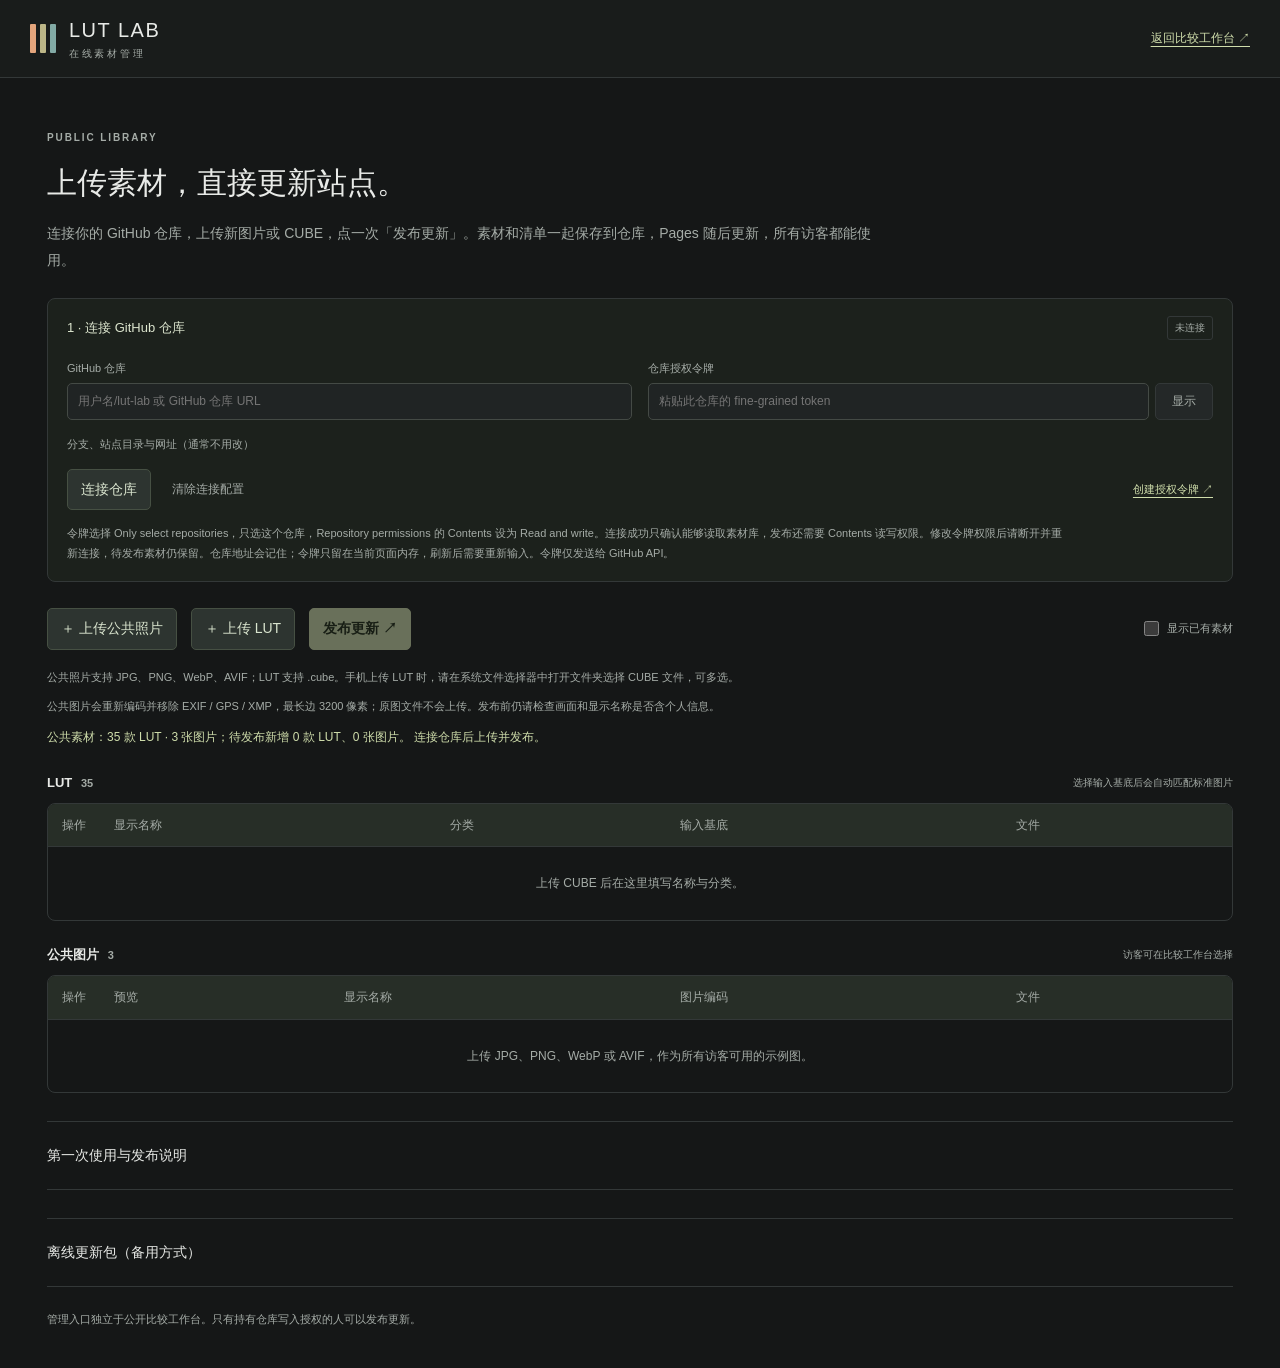
==== manage.html @ 40fbb63d "细化管理页发布错误，区分权限不足、限流与分支规则" ====
<!doctype html><html lang="zh-CN"><head><meta charset="utf-8"><meta name="viewport" content="width=device-width,initial-scale=1"><title>LUT LAB · 在线素材管理</title><meta name="robots" content="noindex"><meta name="referrer" content="no-referrer"><link rel="icon" href="assets/favicon.svg"><link rel="stylesheet" href="styles.css"><link rel="stylesheet" href="manage.css?v=token-input-1"><script defer src="assets/catalog.js"></script><script defer src="js/lut-core.js"></script><script defer src="js/library-tools.js"></script><script defer src="js/github-publisher.js?v=publish-errors-1"></script><script defer src="js/image-privacy.js"></script><script defer src="js/manage.js?v=publish-errors-1"></script></head><body>
<header class="topbar"><a class="brand" href="./"><span class="brand-mark" aria-hidden="true"><i></i><i></i><i></i></span><span>LUT <b>LAB</b><small>在线素材管理</small></span></a><a class="back-link" href="./">返回比较工作台 ↗</a></header>
<main class="manage-main"><span class="eyebrow">PUBLIC LIBRARY</span><h1>上传素材，直接更新站点。</h1><p class="manage-intro">连接你的 GitHub 仓库，上传新图片或 CUBE，点一次「发布更新」。素材和清单一起保存到仓库，Pages 随后更新，所有访客都能使用。</p>
<details id="connectionPanel" class="connection-panel" open><summary><span id="connectionTitle">1 · 连接 GitHub 仓库</span><span id="connectionBadge" class="tag">未连接</span></summary><form id="connectForm"><div class="connect-fields"><label>GitHub 仓库<input id="repoAddress" type="text" placeholder="用户名/lut-lab 或 GitHub 仓库 URL" autocomplete="off" required></label><div class="token-field"><label for="repoToken">仓库授权令牌</label><div class="token-entry"><input id="repoToken" class="token-input" type="password" placeholder="粘贴此仓库的 fine-grained token" autocomplete="off" autocapitalize="off" autocorrect="off" inputmode="text" spellcheck="false" aria-describedby="tokenHelp" required><button id="toggleTokenVisibility" class="token-visibility" type="button" aria-controls="repoToken" aria-pressed="false" aria-label="显示授权令牌">显示</button></div></div></div><details class="advanced-connection"><summary>分支、站点目录与网址（通常不用改）</summary><div class="advanced-fields"><label>Pages 发布分支<input id="repoBranch" type="text" placeholder="留空使用仓库默认分支"></label><label>站点在仓库里的目录<input id="repoRoot" type="text" placeholder="根目录留空；也可以填 docs"></label><label>公开网站地址<input id="siteAddress" type="url" placeholder="留空推断 GitHub Pages 网址"></label></div></details><div class="connect-buttons"><button id="connectButton" class="secondary" type="submit">连接仓库</button><button id="disconnectButton" class="quiet" type="button" hidden>断开连接</button><button id="forgetConnection" class="quiet" type="button">清除连接配置</button><a href="https://github.com/settings/personal-access-tokens/new" target="_blank" rel="noopener noreferrer">创建授权令牌 ↗</a></div><p id="tokenHelp" class="token-help">令牌选择 Only select repositories，只选这个仓库，Repository permissions 的 Contents 设为 Read and write。连接成功只确认能够读取素材库，发布还需要 Contents 读写权限。修改令牌权限后请断开并重新连接，待发布素材仍保留。仓库地址会记住；令牌只留在当前页面内存，刷新后需要重新输入。令牌仅发送给 GitHub API。</p></form></details>
<div class="manage-actions"><button id="chooseImages" class="secondary" type="button">＋ 上传公共照片</button><button id="chooseLuts" class="secondary" type="button">＋ 上传 LUT</button><button id="publishUpdate" class="primary" disabled>发布更新 ↗</button><label class="show-existing"><input id="showAllAssets" type="checkbox"> 显示已有素材</label><input id="imageFiles" type="file" accept=".jpg,.jpeg,.png,.webp,.avif" multiple hidden><input id="lutFiles" type="file" multiple hidden></div>
<p class="image-privacy-note">公共照片支持 JPG、PNG、WebP、AVIF；LUT 支持 .cube。手机上传 LUT 时，请在系统文件选择器中打开文件夹选择 CUBE 文件，可多选。</p>
<p class="image-privacy-note">公共图片会重新编码并移除 EXIF / GPS / XMP，最长边 3200 像素；原图文件不会上传。发布前仍请检查画面和显示名称是否含个人信息。</p><p id="managerStatus" class="manage-status" role="status">正在读取素材库…</p><div id="publishResult" class="publish-result" hidden></div>
<div class="asset-heading"><h2>LUT <span id="lutCount" class="counter"></span></h2><span class="muted small">选择输入基底后会自动匹配标准图片</span></div><div class="manage-table"><table><thead><tr><th>操作</th><th>显示名称</th><th>分类</th><th>输入基底</th><th>文件</th></tr></thead><tbody id="libraryRows"></tbody></table></div>
<div class="asset-heading"><h2>公共图片 <span id="publicImageCount" class="counter"></span></h2><span class="muted small">访客可在比较工作台选择</span></div><div class="manage-table"><table><thead><tr><th>操作</th><th>预览</th><th>显示名称</th><th>图片编码</th><th>文件</th></tr></thead><tbody id="imageRows"></tbody></table></div>
<details class="manage-notes"><summary>第一次使用与发布说明</summary><ol><li>先将完整站点部署到 GitHub Pages，再打开网址末尾的 <code>manage.html</code>。</li><li>连接对应仓库，上传文件。名称可以直接沿用文件名；不清楚 LUT 输入时保留「未知」。</li><li>点「发布更新」会把选中素材公开保存到连接的仓库。Pages 的发布分支需与这里的分支一致，等待部署完成即可。</li></ol><p>连接时读取最新清单，发布时合并其他人的新增内容。相同条目冲突时会停止并保留待发布文件，避免覆盖他人的修改。点「删除」先标记，发布前可撤销；发布后条目及对应图片、缩略图或 CUBE 会从当前分支删除。Git 的历史提交仍可能保留旧文件，误传敏感内容时还需清理历史。</p><p>这是 GitHub Pages 的纯静态在线管理方案。无需额外服务器，但每次重新打开管理页都要授权。关闭页面或断开连接即清除当前令牌。</p></details>
<details class="manage-notes"><summary>离线更新包（备用方式）</summary><p>不连接 GitHub 也可以整理图片和 LUT，下载完整清单及新文件，手动合并到站点目录后提交。</p><button id="downloadUpdate" class="secondary">下载仓库更新包</button></details>
<p class="manage-footer">管理入口独立于公开比较工作台。只有持有仓库写入授权的人可以发布更新。</p></main></body></html>
---- styles.css ----
@charset "UTF-8";
:root{color-scheme:dark;--bg:#151717;--panel:#1c1f1f;--elevated:#242828;--line:#333838;--text:#e8eae7;--muted:#a5aca7;--accent:#cfddab;--amber:#e6b884;--radius:8px;font-family:"Segoe UI","PingFang SC","Microsoft YaHei",sans-serif;font-size:14px;line-height:1.55}
*{box-sizing:border-box}body{margin:0;background:var(--bg);color:var(--text)}button,input,select{font:inherit}button,select,input[type=checkbox],input[type=range]{cursor:pointer}button{color:inherit;border:1px solid var(--line);background:var(--elevated);border-radius:5px;padding:9px 13px;white-space:nowrap;transition:background 120ms,color 120ms,transform 120ms}button:active{transform:scale(.98)}button:disabled{opacity:.45;cursor:wait}button:focus-visible,a:focus-visible,summary:focus-visible,input:focus-visible,select:focus-visible{outline:2px solid var(--accent);outline-offset:3px}input[type=checkbox],input[type=range]{accent-color:var(--accent)}input[type=checkbox]{width:15px;height:15px;margin:0;vertical-align:middle}input,select{background:#202424;color:var(--text);border:1px solid #444a45;border-radius:5px;min-width:0;padding:8px 10px}select{max-width:100%;padding-right:22px}input[type=range]{padding:0;border:0;min-height:20px;background:transparent}a{color:var(--accent);text-underline-offset:4px}h1,h2,h3,p{margin:0}h2{font-size:16px;font-weight:600}h3{font-size:14px}p+p{margin-top:10px}[hidden]{display:none!important}.muted{color:var(--muted)}.small{font-size:12px}.eyebrow{font-size:10px;font-weight:600;letter-spacing:1.9px;color:var(--muted)}.primary{background:var(--accent);color:#1c2713;border-color:var(--accent);font-weight:600}.secondary{background:#2d3430;color:#d9e4ce;border-color:#465043}.quiet{background:transparent;border-color:transparent;color:var(--muted);font-size:12px;padding:8px}.icon-btn{width:34px;height:34px;padding:0;display:inline-grid;place-items:center;font-size:22px;flex-shrink:0}.wide{width:100%}.live-dot{display:inline-block;width:6px;height:6px;border-radius:50%;background:var(--accent);margin-right:6px}.skip{position:absolute;top:-100px;left:20px;background:var(--accent);color:#111;z-index:100;padding:12px}.skip:focus{top:10px}
.topbar{height:78px;padding:0 30px;display:flex;align-items:center;justify-content:space-between;gap:20px;border-bottom:1px solid var(--line);background:#191c1b}.brand{display:flex;align-items:center;gap:13px;color:var(--text);text-decoration:none;font-size:20px;letter-spacing:1.5px;line-height:1.1}.brand b{font-weight:350}.brand small{font-size:10px;display:block;letter-spacing:2.7px;margin-top:7px;color:var(--muted)}.brand-mark{display:flex;gap:4px}.brand-mark i{height:29px;width:6px;border-radius:1px;background:#e4a57c}.brand-mark i:nth-child(2){background:#bcb687}.brand-mark i:nth-child(3){background:#82aaa5}.top-meta{font-size:11px;color:var(--muted);margin-left:auto}.top-actions{display:flex;gap:10px}.app-shell{display:grid;grid-template-columns:270px minmax(0,1fr);min-height:calc(100vh - 78px)}.library{border-right:1px solid var(--line);padding:28px 18px 20px;background:#191c1b;position:sticky;top:0;height:100vh;display:flex;flex-direction:column;min-height:600px}.library-heading{display:flex;justify-content:space-between;align-items:center;margin-bottom:10px}.library-heading h2{margin-top:8px}.counter{font-size:11px;color:var(--muted);margin-left:5px;font-variant-numeric:tabular-nums}.search-box{display:flex;align-items:center;gap:8px;margin-top:19px;border:1px solid #444a45;border-radius:5px;background:#202424;padding:0 10px}.search-box span{font-size:23px;color:var(--muted)}.search-box input{width:100%;border:0;padding:9px 0;background:transparent;font-size:12px;outline-offset:0}.filters{display:flex;gap:8px;margin:10px 0 18px}.filters select{flex:1;font-size:12px}.filters .icon-btn{font-size:19px}.filters button[aria-pressed=true]{color:var(--accent);border-color:var(--accent)}.selection-line{display:flex;justify-content:space-between;align-items:center;font-size:11px;color:var(--muted);margin-bottom:8px}.selection-line label{display:flex;gap:7px;align-items:center;cursor:pointer}.lut-list{flex:1;overflow:auto;margin:0 -8px;padding:0 7px;scrollbar-width:thin;scrollbar-color:#454e45 transparent}.lut-row{display:grid;grid-template-columns:16px minmax(0,1fr) 24px;align-items:center;gap:8px;padding:10px 5px;border-bottom:1px solid #2c302e}.lut-row.is-selected{background:#293126;border-radius:4px}.lut-name{border:0;padding:0;background:transparent;text-align:left;white-space:normal;width:100%;font-size:12px;font-weight:500;line-height:1.5}.lut-sub{color:var(--muted);font-size:10px;margin-top:3px;display:block;font-weight:400}.lut-sub.warn{color:var(--amber)}.favorite{background:transparent;border:0;padding:0;color:#99a094;font-size:16px;width:24px;height:28px}.favorite.on{color:var(--accent)}.library-bottom{padding-top:16px}.mini-actions{display:flex;justify-content:space-between;margin:4px 0}.privacy{text-align:center;font-size:10px;color:var(--muted);padding-top:9px;border-top:1px solid var(--line)}.empty-list{padding:30px 4px;color:var(--muted);font-size:12px}
.workspace{padding:31px 32px 20px;max-width:1900px;width:100%;margin:auto;align-self:start}.workspace-heading{display:flex;justify-content:space-between;gap:15px;align-items:end;margin-bottom:27px}.workspace-heading h1{font-size:28px;font-weight:500;letter-spacing:1px;margin:8px 0 5px}.workspace-heading p{font-size:12px;color:var(--muted)}.recipe-actions{display:flex;gap:8px}.source-section{padding-bottom:23px}.section-line{display:flex;justify-content:space-between;align-items:center;margin-bottom:12px}.section-line h2{font-size:12px;color:#ced2ca}.section-line h2 span{margin-left:8px;font-size:11px}.image-strip{display:flex;gap:12px;overflow-x:auto;padding:3px;scrollbar-width:thin}.image-item{width:163px;flex-shrink:0;position:relative}.image-pick{display:block;width:100%;padding:0;border:1px solid var(--line);background:transparent;overflow:hidden;white-space:normal;text-align:left;border-radius:6px}.image-pick img{display:block;width:100%;height:81px;object-fit:cover;opacity:.8}.image-pick span{display:block;font-size:11px;padding:7px 9px;overflow:hidden;text-overflow:ellipsis;white-space:nowrap}.image-item.active .image-pick{border-color:var(--accent);box-shadow:0 0 0 1px var(--accent)}.image-item.active img{opacity:1}.image-item.active .image-pick span{color:var(--accent)}.remove-image{position:absolute;top:4px;right:4px;width:22px;height:22px;padding:0;border:0;border-radius:3px;background:#111d;font-size:17px}.image-add{flex-shrink:0;width:100px;border-style:dashed;background:transparent;color:var(--muted);font-size:11px;display:grid;align-content:center;justify-items:center;gap:8px}.image-add span{font-size:23px}.image-settings{display:flex;align-items:center;gap:16px;flex-wrap:wrap;margin-top:14px}.image-settings label{font-size:11px;color:var(--muted);display:flex;align-items:center;gap:8px}.image-settings select{font-size:11px;padding:5px 8px}.image-settings .quiet{margin-left:auto}.compare-toolbar{border-block:1px solid var(--line);padding:15px 0;display:flex;align-items:center;justify-content:space-between;gap:12px;flex-wrap:wrap}.toolbar-start,.toolbar-end{display:flex;align-items:center;gap:13px}.toolbar-start h2{font-size:13px;margin-right:9px}.toolbar-start label{font-size:11px;color:var(--muted);display:flex;align-items:center;gap:6px}.compare-toolbar select{font-size:11px;padding:5px 7px}.segmented{display:flex;padding:2px;background:#222725;border:1px solid #343c36;border-radius:5px}.segmented button{padding:5px 10px;background:transparent;border:0;border-radius:3px;font-size:11px;color:var(--muted)}.segmented .active{color:#dae3cc;background:#3c4635}.pane-grid{display:grid;grid-template-columns:repeat(2,minmax(0,1fr));gap:18px;margin-top:20px}.pane{background:var(--panel);border:1px solid var(--line);border-radius:var(--radius);overflow:hidden;min-width:0}.pane-top{display:flex;align-items:center;gap:8px;padding:11px 12px}.pane-number{font-size:10px;color:var(--muted);font-variant-numeric:tabular-nums}.pane-lut{flex:1;font-size:12px;padding:4px 7px;background:transparent;border-color:transparent;font-weight:600}.pane-top .icon-btn{width:25px;height:25px;font-size:17px;background:transparent;border-color:transparent;color:var(--muted)}.stage{position:relative;aspect-ratio:3/2;background:#111;isolation:isolate;cursor:zoom-in;overflow:hidden}.stage canvas{position:absolute;width:100%;height:100%;object-fit:contain;inset:0}.stage .result-canvas{z-index:1}.stage.split .result-canvas{clip-path:inset(0 0 0 50%)}.stage .divider{position:absolute;top:0;bottom:0;left:50%;width:1px;background:#fff;z-index:2;pointer-events:none;box-shadow:0 0 3px #000}.stage:not(.split) .divider,.stage:not(.split) .original-badge{display:none}.stage-badge{position:absolute;z-index:2;font-size:9px;letter-spacing:.4px;color:#fafafa;background:#111b;padding:3px 6px;border-radius:2px;top:9px;left:9px;pointer-events:none}.effect-badge{left:auto;right:9px}.stage-state{position:absolute;inset:0;display:flex;align-items:center;justify-content:center;background:#101312e6;color:#c8d0c1;text-align:center;font-size:12px;z-index:3;padding:20px}.stage-state.error{color:var(--amber)}.stage input.stage-split{position:absolute;inset:0;width:100%;height:100%;margin:0;opacity:0;z-index:4;cursor:ew-resize;touch-action:pan-y}.stage:not(.split) .stage-split{display:none}.pane-controls{padding:11px 13px 12px}.pane-image{width:100%;font-size:10px;padding:5px 7px;margin-bottom:10px;background:#202423}.intensity{display:flex;gap:9px;align-items:center;font-size:10px;color:var(--muted)}.intensity input{flex:1;width:40px}.intensity output{width:33px;text-align:right;color:#d9e1cd;font-variant-numeric:tabular-nums}.pane-original .intensity{opacity:.4}.pane-note{min-height:29px;font-size:10px;line-height:1.5;margin-top:8px;color:#9ca998;display:flex;align-items:center;gap:4px}.pane-note.warn{color:var(--amber)}.pane-note.error{color:#efa199}.input-details{border-top:1px solid var(--line);padding-top:8px;margin-top:5px;font-size:10px;color:var(--muted)}summary{cursor:pointer;list-style:none}summary::-webkit-details-marker{display:none}.input-details summary::after{content:'＋';float:right}.input-details[open] summary::after{content:'−'}.input-options{display:grid;gap:8px;margin-top:10px}.input-options label{display:grid;gap:4px}.input-options select{font-size:10px;padding:5px 7px;width:100%}.input-options .exposure-control{display:flex;gap:8px;align-items:center}.exposure-control input{width:100%;flex:1}.exposure-control output{min-width:34px;font-variant-numeric:tabular-nums}.input-hint{font-size:10px;line-height:1.5;color:var(--amber)}.workspace-footer{display:flex;justify-content:space-between;font-size:10px;color:var(--muted);gap:12px;margin:18px 0 25px}.compatibility-guide{border-top:1px solid var(--line);border-bottom:1px solid var(--line);padding:16px 0;font-size:12px;color:var(--muted)}.compatibility-guide summary{color:#c4cbc0;display:flex;justify-content:space-between;gap:10px}.compatibility-guide summary span{font-size:10px;color:var(--muted)}.compatibility-guide div{padding:16px 0 4px;max-width:1000px;line-height:1.8}.site-footer{display:flex;justify-content:space-between;font-size:10px;color:#8f9890;margin-top:22px}.site-footer b{font-weight:400;color:#687061;margin:0 8px}.site-footer a{color:var(--muted)}
dialog{color:var(--text);background:var(--panel);border:1px solid #4c5548;border-radius:12px;padding:27px;box-shadow:0 20px 100px #0007;max-height:90vh;overflow:auto}dialog::backdrop{background:#000b;backdrop-filter:blur(3px)}.modal{width:560px;max-width:calc(100vw - 24px)}.modal-head{display:flex;justify-content:space-between;align-items:start;gap:20px;margin-bottom:16px}.modal-head h2{font-size:23px;font-weight:500;overflow-wrap:anywhere}.modal-head .eyebrow+h2{margin-top:7px}.modal p{font-size:12px;line-height:1.8}.modal-head .icon-btn{border:0;background:transparent}.form-grid{display:grid;grid-template-columns:1fr 1fr;gap:16px;margin:22px 0}.form-grid label{display:grid;gap:7px;font-size:11px;color:var(--muted)}.form-grid select{font-size:12px}.check-row{display:flex;gap:18px;flex-wrap:wrap;margin:20px 0;font-size:12px}.check-row label{display:flex;align-items:center;gap:7px}.export-image-picker{margin-top:18px}.export-image-picker>div{display:flex;flex-wrap:wrap;gap:12px;margin:10px 0}.export-image-picker label{font-size:11px;display:flex;gap:6px;align-items:center}.modal #exportSubmit{margin-top:16px;padding:13px}.detail-content{font-size:12px;line-height:1.8;overflow-wrap:anywhere}.detail-content h3{margin:18px 0 7px;font-size:12px;color:var(--accent)}.detail-meta{display:flex;gap:6px;flex-wrap:wrap;margin-bottom:17px}.tag{border:1px solid var(--line);font-size:10px;padding:3px 7px;border-radius:3px;color:var(--muted)}.tag.warn{color:var(--amber)}.detail-content a{display:inline-block;margin:6px 10px 6px 0}.help-steps{padding-left:20px;font-size:12px;line-height:1.9;margin:0 0 18px}.help-steps li{padding-left:6px;margin:12px 0}.help-steps b{color:var(--accent);font-weight:500}.toast{position:fixed;bottom:24px;left:50%;transform:translateX(-50%);max-width:calc(100vw - 30px);width:max-content;background:#e0e7d8;color:#24321f;padding:12px 20px;border-radius:7px;box-shadow:0 10px 40px #0008;z-index:80;font-size:12px;white-space:pre-line}.toast.error{background:#eac9ab;color:#46270f}.drop-overlay{position:fixed;inset:12px;border:2px dashed var(--accent);border-radius:16px;background:#161c16ed;z-index:100;display:grid;place-items:center;pointer-events:none;text-align:center}.drop-overlay span{font-size:55px;color:var(--accent)}.drop-overlay h2{font-size:26px;margin:15px}.drop-overlay p{color:var(--muted)}.noscript{padding:30px;background:#8e371c}
.zoom-modal{width:min(1300px,95vw);max-width:95vw;padding:20px}.zoom-header{display:flex;justify-content:space-between;gap:15px;align-items:center;margin-bottom:14px}.zoom-header h2{font-size:16px}.zoom-actions{display:flex;align-items:center;gap:16px}.zoom-actions label{display:flex;align-items:center;gap:8px;font-size:11px}.zoom-actions input{width:100px}.zoom-actions output{min-width:37px}.zoom-viewport{height:min(67vh,850px);overflow:auto;background:#0c0e0c;display:block;scrollbar-width:thin;cursor:grab;touch-action:pan-x pan-y}.zoom-viewport canvas{display:block;object-fit:contain;margin:auto}.zoom-split{display:flex;gap:15px;align-items:center;margin-top:16px;font-size:11px;color:var(--muted)}.zoom-split input{flex:1}
@media(hover:hover) and (pointer:fine){button:hover{background:#373f36}.primary:hover{background:#dce7bf}.quiet:hover{color:var(--text);background:#ffffff08}.lut-name:hover{color:var(--accent);background:transparent}.favorite:hover{background:transparent;color:var(--accent)}.image-pick:hover img{opacity:1}.pane-lut:hover{background:#262e27}}
@media(min-width:1700px){.workspace{padding:38px 42px}.pane-grid{gap:22px}}@media(max-width:1100px){.top-meta{display:none}.workspace{padding:26px 22px}.app-shell{grid-template-columns:235px minmax(0,1fr)}.library{padding-inline:14px}.workspace-heading h1{font-size:23px}.workspace-heading{align-items:start;flex-direction:column;gap:8px}.recipe-actions{margin-left:-8px}.toolbar-start,.toolbar-end{gap:9px}.toolbar-start h2{margin-right:0}.compare-toolbar{gap:10px}.image-item{width:140px}.image-pick img{height:75px}.pane-grid{gap:12px}.workspace-footer{flex-direction:column;gap:7px}}
@media(max-width:760px){.topbar{height:auto;min-height:70px;padding:15px 16px;gap:10px;flex-wrap:wrap}.brand{font-size:17px}.brand small{font-size:9px}.top-actions{gap:4px}.top-actions button{font-size:11px;padding:7px 8px}.top-actions #quickExport{display:none}.app-shell{display:flex;flex-direction:column}.workspace{order:0;padding:24px 16px 18px}.library{order:1;position:static;width:100%;height:620px;min-height:0;border-right:0;border-top:1px solid var(--line);padding:24px 20px}.library .lut-list{display:grid;grid-template-columns:repeat(2,minmax(0,1fr));align-content:start;column-gap:20px}.library-bottom{max-width:500px;width:100%;margin:auto}.workspace-heading h1{font-size:25px}.source-section{padding-bottom:15px}.image-settings{gap:8px}.image-settings .quiet{margin-left:0}.image-settings #imageInfo{width:100%;order:3}.compare-toolbar{padding:12px 0}.toolbar-start,.toolbar-end{flex-wrap:wrap;gap:8px}.pane-grid{grid-template-columns:1fr!important}.pane-top{padding:10px 12px}.stage-badge{font-size:10px}.pane-image,.intensity,.pane-note,.input-details,.input-options select{font-size:12px}.pane-controls{padding:13px}.pane-note{margin-top:10px}.intensity input{min-height:28px}.workspace-footer{font-size:11px}.site-footer{gap:10px;flex-wrap:wrap}.zoom-header{align-items:start;flex-direction:column}.zoom-actions{width:100%;justify-content:space-between}.zoom-viewport{height:58vh}.modal{padding:22px}.modal-head h2{font-size:21px}.form-grid{gap:12px}.library .privacy{font-size:11px}.remove-image{width:28px;height:28px}.lut-row{min-height:64px}.lut-name{font-size:12px}}
@media(max-width:390px){.top-actions .quiet{display:none}.workspace-heading h1{font-size:23px}.toolbar-start h2{width:100%}.form-grid{grid-template-columns:1fr}.library .lut-list{grid-template-columns:1fr}.zoom-split{gap:7px;font-size:10px}}@media(prefers-reduced-motion:reduce){*,*::before,*::after{transition:none!important;scroll-behavior:auto!important}}
/* Keep short native menus readable. Long LUT menus use a custom dark popup. */
.workspace-empty{grid-column:1/-1;padding:55px 20px;text-align:center;color:var(--muted);font-size:12px;border:1px dashed var(--line);border-radius:8px}
select,select option,select optgroup{color-scheme:dark;background-color:#242a25;color:#e8eae7}select option:checked{background-color:#3b4932;color:#edf2e2}.add-pane{font-size:11px;padding:5px 9px}.lut-picker{position:relative;width:100%;min-width:0}.lut-picker.main-picker{flex:1;width:auto}.picker-native{position:absolute!important;clip-path:inset(100%);width:1px!important;height:1px!important;opacity:0;pointer-events:none;padding:0!important;border:0!important}.lut-picker-trigger{display:flex;align-items:center;justify-content:space-between;gap:8px;width:100%;min-width:0;padding:5px 7px;font-size:10px;font-weight:400;text-align:left;background:#242a25;color:var(--text);border:1px solid #444a45}.main-picker .lut-picker-trigger{font-size:12px;font-weight:600;padding:4px 7px;border-color:transparent;background:#1c211d}.lut-picker-trigger>span:first-child{white-space:nowrap;overflow:hidden;text-overflow:ellipsis}.picker-arrow{flex-shrink:0;color:var(--muted);font-size:14px}.lut-picker-popup{position:fixed;z-index:150;background:#242a25;border:1px solid #65715b;border-radius:7px;box-shadow:0 15px 40px #0008;padding:6px;color:var(--text)}.lut-picker-popup input{width:100%;font-size:12px;border-color:#444f40;background:#181d19;padding:9px 10px;margin-bottom:5px}.lut-picker-list{overflow-y:auto;overscroll-behavior:contain;scrollbar-width:thin;scrollbar-color:#637159 #242a25}.lut-picker-option{display:block;border:0;border-radius:3px;width:100%;padding:9px 10px;font-size:12px;text-align:left;background:#242a25;color:#e8eae7;white-space:normal;line-height:1.5}.lut-picker-option[aria-selected=true]{color:#cfddab;background:#303b28}.lut-picker-option.highlighted,.lut-picker-option:hover{color:#edf3e4;background:#425039}.picker-empty{font-size:12px;padding:20px;color:var(--muted)}.stage:has(.stage-split:focus-visible)::after{content:'';position:absolute;inset:0;border:2px solid var(--accent);z-index:5;pointer-events:none}@media(max-width:760px){.lut-picker-trigger{font-size:12px;padding:6px 8px}.lut-picker-option{padding:12px 10px}.lut-picker-popup input{font-size:16px}}
.top-actions{align-items:center}.manage-link{display:inline-flex;align-items:center;justify-content:center;padding:8px 12px;border:1px solid var(--line);border-radius:5px;color:var(--muted);font-size:12px;line-height:1.55;text-decoration:none;white-space:nowrap;transition:background 120ms,color 120ms}@media(hover:hover) and (pointer:fine){.manage-link:hover{background:#ffffff08;color:var(--text)}}@media(max-width:760px){.top-actions .manage-link{font-size:11px;padding:7px 8px}}@media(prefers-reduced-motion:reduce){.manage-link{transition:none}}
---- manage.css ----
.manage-main{max-width:1250px;margin:0 auto;padding:48px 32px 40px}.manage-main h1{font-size:30px;font-weight:500;margin:12px 0 14px}.manage-intro{max-width:850px;color:var(--muted);font-size:14px;line-height:1.9}.manage-actions{display:flex;gap:14px;flex-wrap:wrap;margin:26px 0 18px}.manage-status{white-space:pre-line;font-size:12px;color:var(--accent);line-height:1.8;margin-bottom:20px}.manage-status.error{color:var(--amber)}.manage-table{width:100%;overflow:auto;border:1px solid var(--line);border-radius:8px}.manage-table table{border-collapse:collapse;width:100%;min-width:770px;font-size:12px;text-align:left}.manage-table th{background:#272e27;color:var(--muted);font-weight:500;padding:12px 14px;white-space:nowrap}.manage-table td{border-top:1px solid var(--line);padding:10px 14px;vertical-align:middle}.manage-table th:first-child,.manage-table td:first-child{width:50px}.manage-table input[type=text],.manage-table select{width:100%;font-size:12px;padding:7px 8px}.manage-table td:nth-child(2){min-width:270px}.manage-table td:nth-child(3){min-width:140px}.manage-table td:nth-child(4){min-width:160px}.manage-table .new-entry td{background:#273024}.file-info{font-size:10px;color:var(--muted);overflow-wrap:anywhere;max-width:200px}.new-tag{color:var(--accent);font-size:10px;display:block;margin-top:4px}.manage-notes{margin-top:28px;border-block:1px solid var(--line);padding:20px 0;font-size:12px;line-height:1.9;color:var(--muted)}.manage-notes summary{color:var(--text);font-size:14px}.manage-notes ol{padding-left:22px}.manage-notes li{margin:8px 0}.manage-notes code{background:#2b322a;padding:2px 5px;border-radius:3px;color:#d6e0c8}.manage-footer{font-size:11px;color:var(--muted);margin-top:24px}.back-link{font-size:12px}@media(max-width:760px){.manage-main{padding:30px 16px}.manage-main h1{font-size:25px}.manage-actions button{flex:1}.manage-intro{font-size:12px}.back-link{font-size:10px}}
.connection-panel{border:1px solid var(--line);border-radius:8px;background:#1c211c;padding:17px 19px;margin:25px 0}.connection-panel>summary{display:flex;align-items:center;justify-content:space-between;gap:16px;font-size:13px;color:#dce5ce}.connect-fields,.advanced-fields{display:grid;grid-template-columns:1fr 1fr;gap:16px;margin-top:20px}.connect-fields label,.advanced-fields label{display:grid;gap:6px;font-size:11px;color:var(--muted)}.connect-fields input,.advanced-fields input{width:100%;font-size:12px}.advanced-fields{grid-template-columns:1fr 1fr 1.4fr}.advanced-connection{font-size:11px;color:var(--muted);margin:16px 0}.connect-buttons{display:flex;align-items:center;flex-wrap:wrap;gap:12px}.connect-buttons a{font-size:11px;margin-left:auto}.token-help{font-size:11px;color:var(--muted);line-height:1.8;margin-top:14px;max-width:1000px}.show-existing{display:flex;align-items:center;gap:8px;margin-left:auto;font-size:11px;color:var(--muted);cursor:pointer}.asset-heading{display:flex;align-items:center;justify-content:space-between;gap:15px;margin:24px 0 10px}.asset-heading h2{font-size:13px}.asset-heading>span{font-size:10px}.empty-assets{padding:27px 14px!important;color:var(--muted);text-align:center;font-size:12px}.manage-thumb{width:95px;height:58px;object-fit:contain;display:block;background:#161c15;border-radius:3px}#imageRows td:nth-child(2){min-width:115px;width:115px}#imageRows td:nth-child(3){min-width:260px}.publish-result{display:flex;flex-wrap:wrap;gap:16px;padding:10px 0 16px;font-size:12px}.manage-notes .secondary{margin-top:10px}@media(max-width:760px){.connection-panel{padding:15px}.connect-fields,.advanced-fields{grid-template-columns:1fr;gap:12px}.connect-buttons a{margin-left:0}.connect-fields input,.advanced-fields input{font-size:16px}.show-existing{width:100%;margin-left:0}.asset-heading{align-items:start;flex-direction:column;gap:4px}.manage-table table{min-width:690px}}

.asset-delete{font-size:11px;padding:6px 10px;color:#e7aa96;border:1px solid #765448;border-radius:5px;white-space:nowrap}.asset-delete:hover{background:#413027}.undo-delete{color:var(--accent);border-color:var(--line)}.pending-delete td{background:#302522!important}.pending-delete input,.pending-delete select,.pending-delete img{opacity:.5}.privacy-tag{display:block;font-size:10px;margin-top:4px;color:var(--accent)}.image-privacy-note{font-size:11px;color:var(--muted);line-height:1.8;max-width:900px}
.token-field{display:grid;gap:6px;font-size:11px;color:var(--muted)}.token-field>label{display:block}.token-entry{display:flex;align-items:stretch;gap:6px;min-width:0}.token-entry input{flex:1;min-width:0}.token-input{-webkit-text-security:disc}.token-input.token-visible{-webkit-text-security:none}.token-visibility{flex-shrink:0;min-width:58px;padding:7px 10px;font-size:12px;color:var(--muted)}@media(max-width:760px){.token-visibility{font-size:13px;min-width:62px}}
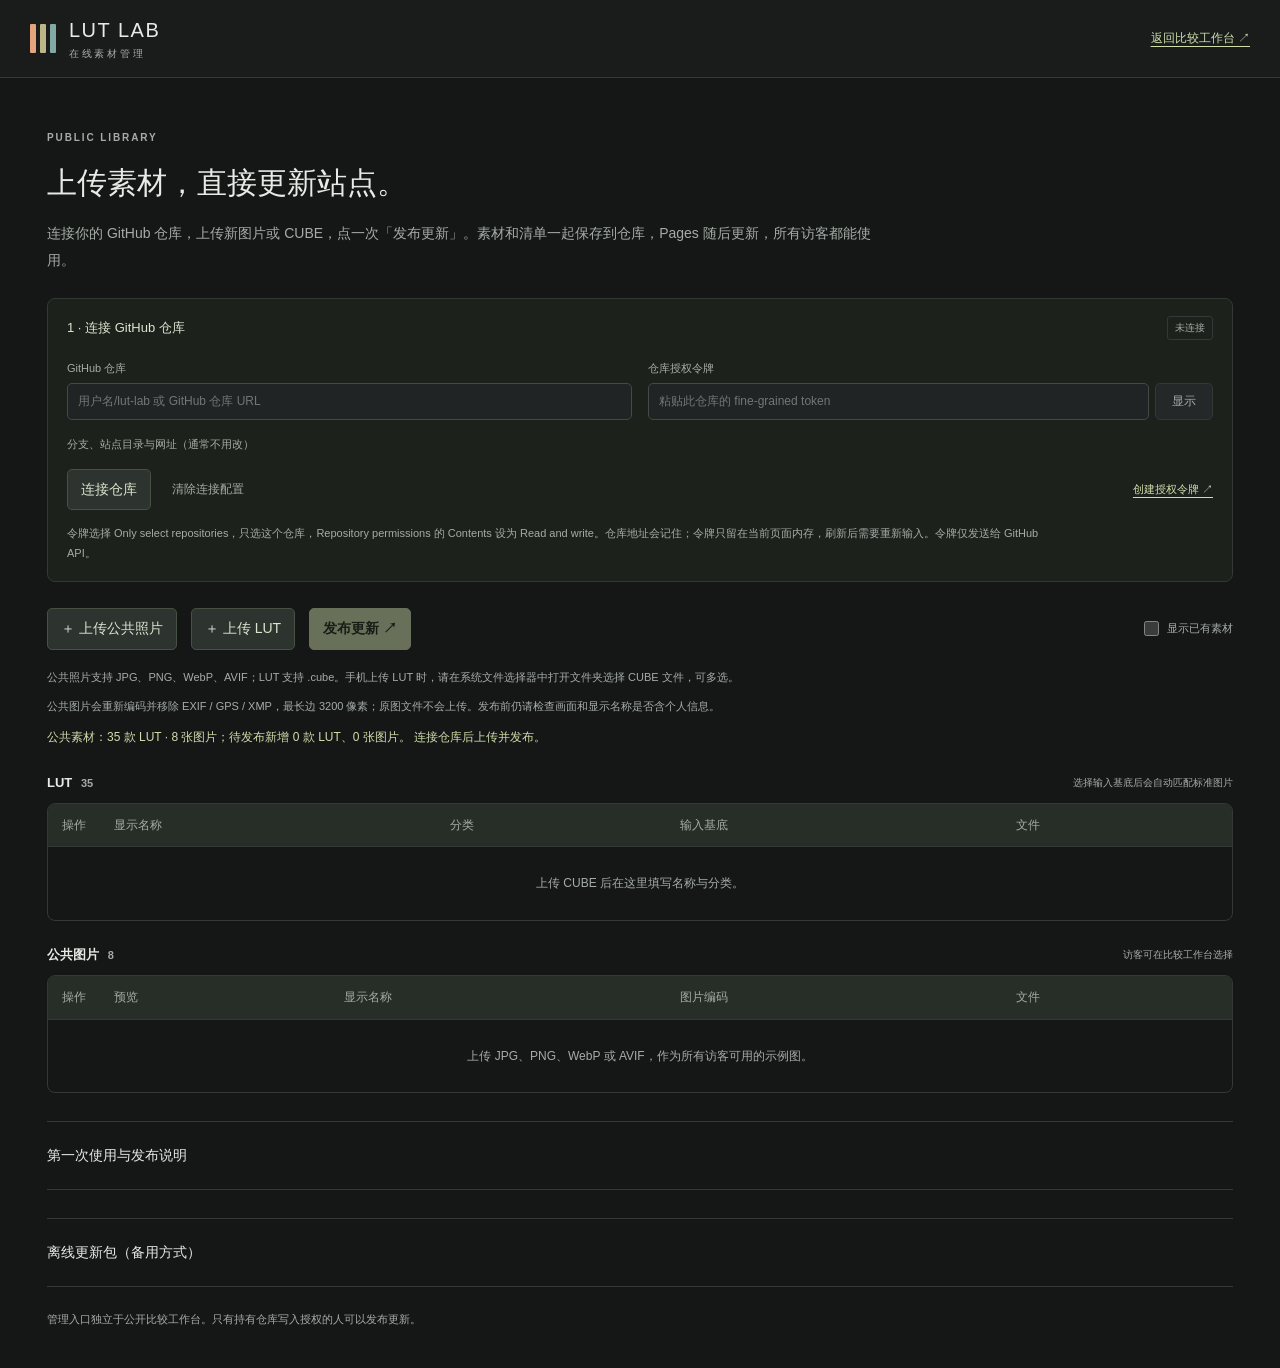
==== commit 14bebf95: "自动刷新公共素材清单并同步发布后的照片和 LUT" ====
--- a/manage.html
+++ b/manage.html
@@ -1,7 +1,7 @@
-<!doctype html><html lang="zh-CN"><head><meta charset="utf-8"><meta name="viewport" content="width=device-width,initial-scale=1"><title>LUT LAB · 在线素材管理</title><meta name="robots" content="noindex"><meta name="referrer" content="no-referrer"><link rel="icon" href="assets/favicon.svg"><link rel="stylesheet" href="styles.css"><link rel="stylesheet" href="manage.css?v=token-input-1"><script defer src="assets/catalog.js"></script><script defer src="js/lut-core.js"></script><script defer src="js/library-tools.js"></script><script defer src="js/github-publisher.js?v=publish-errors-1"></script><script defer src="js/image-privacy.js"></script><script defer src="js/manage.js?v=publish-errors-1"></script></head><body>
+<!doctype html><html lang="zh-CN"><head><meta charset="utf-8"><meta name="viewport" content="width=device-width,initial-scale=1"><title>LUT LAB · 在线素材管理</title><meta name="robots" content="noindex"><meta name="referrer" content="no-referrer"><link rel="icon" href="assets/favicon.svg"><link rel="stylesheet" href="styles.css"><link rel="stylesheet" href="manage.css?v=token-input-1"><script defer src="assets/catalog.js?v=photos-cf742d08"></script><script defer src="js/lut-core.js"></script><script defer src="js/library-tools.js"></script><script defer src="js/public-catalog.js?v=live-1"></script><script defer src="js/github-publisher.js"></script><script defer src="js/image-privacy.js"></script><script defer src="js/manage.js?v=live-catalog-1"></script></head><body>
 <header class="topbar"><a class="brand" href="./"><span class="brand-mark" aria-hidden="true"><i></i><i></i><i></i></span><span>LUT <b>LAB</b><small>在线素材管理</small></span></a><a class="back-link" href="./">返回比较工作台 ↗</a></header>
 <main class="manage-main"><span class="eyebrow">PUBLIC LIBRARY</span><h1>上传素材，直接更新站点。</h1><p class="manage-intro">连接你的 GitHub 仓库，上传新图片或 CUBE，点一次「发布更新」。素材和清单一起保存到仓库，Pages 随后更新，所有访客都能使用。</p>
-<details id="connectionPanel" class="connection-panel" open><summary><span id="connectionTitle">1 · 连接 GitHub 仓库</span><span id="connectionBadge" class="tag">未连接</span></summary><form id="connectForm"><div class="connect-fields"><label>GitHub 仓库<input id="repoAddress" type="text" placeholder="用户名/lut-lab 或 GitHub 仓库 URL" autocomplete="off" required></label><div class="token-field"><label for="repoToken">仓库授权令牌</label><div class="token-entry"><input id="repoToken" class="token-input" type="password" placeholder="粘贴此仓库的 fine-grained token" autocomplete="off" autocapitalize="off" autocorrect="off" inputmode="text" spellcheck="false" aria-describedby="tokenHelp" required><button id="toggleTokenVisibility" class="token-visibility" type="button" aria-controls="repoToken" aria-pressed="false" aria-label="显示授权令牌">显示</button></div></div></div><details class="advanced-connection"><summary>分支、站点目录与网址（通常不用改）</summary><div class="advanced-fields"><label>Pages 发布分支<input id="repoBranch" type="text" placeholder="留空使用仓库默认分支"></label><label>站点在仓库里的目录<input id="repoRoot" type="text" placeholder="根目录留空；也可以填 docs"></label><label>公开网站地址<input id="siteAddress" type="url" placeholder="留空推断 GitHub Pages 网址"></label></div></details><div class="connect-buttons"><button id="connectButton" class="secondary" type="submit">连接仓库</button><button id="disconnectButton" class="quiet" type="button" hidden>断开连接</button><button id="forgetConnection" class="quiet" type="button">清除连接配置</button><a href="https://github.com/settings/personal-access-tokens/new" target="_blank" rel="noopener noreferrer">创建授权令牌 ↗</a></div><p id="tokenHelp" class="token-help">令牌选择 Only select repositories，只选这个仓库，Repository permissions 的 Contents 设为 Read and write。连接成功只确认能够读取素材库，发布还需要 Contents 读写权限。修改令牌权限后请断开并重新连接，待发布素材仍保留。仓库地址会记住；令牌只留在当前页面内存，刷新后需要重新输入。令牌仅发送给 GitHub API。</p></form></details>
+<details id="connectionPanel" class="connection-panel" open><summary><span id="connectionTitle">1 · 连接 GitHub 仓库</span><span id="connectionBadge" class="tag">未连接</span></summary><form id="connectForm"><div class="connect-fields"><label>GitHub 仓库<input id="repoAddress" type="text" placeholder="用户名/lut-lab 或 GitHub 仓库 URL" autocomplete="off" required></label><div class="token-field"><label for="repoToken">仓库授权令牌</label><div class="token-entry"><input id="repoToken" class="token-input" type="password" placeholder="粘贴此仓库的 fine-grained token" autocomplete="off" autocapitalize="off" autocorrect="off" inputmode="text" spellcheck="false" aria-describedby="tokenHelp" required><button id="toggleTokenVisibility" class="token-visibility" type="button" aria-controls="repoToken" aria-pressed="false" aria-label="显示授权令牌">显示</button></div></div></div><details class="advanced-connection"><summary>分支、站点目录与网址（通常不用改）</summary><div class="advanced-fields"><label>Pages 发布分支<input id="repoBranch" type="text" placeholder="留空使用仓库默认分支"></label><label>站点在仓库里的目录<input id="repoRoot" type="text" placeholder="根目录留空；也可以填 docs"></label><label>公开网站地址<input id="siteAddress" type="url" placeholder="留空推断 GitHub Pages 网址"></label></div></details><div class="connect-buttons"><button id="connectButton" class="secondary" type="submit">连接仓库</button><button id="disconnectButton" class="quiet" type="button" hidden>断开连接</button><button id="forgetConnection" class="quiet" type="button">清除连接配置</button><a href="https://github.com/settings/personal-access-tokens/new" target="_blank" rel="noopener noreferrer">创建授权令牌 ↗</a></div><p id="tokenHelp" class="token-help">令牌选择 Only select repositories，只选这个仓库，Repository permissions 的 Contents 设为 Read and write。仓库地址会记住；令牌只留在当前页面内存，刷新后需要重新输入。令牌仅发送给 GitHub API。</p></form></details>
 <div class="manage-actions"><button id="chooseImages" class="secondary" type="button">＋ 上传公共照片</button><button id="chooseLuts" class="secondary" type="button">＋ 上传 LUT</button><button id="publishUpdate" class="primary" disabled>发布更新 ↗</button><label class="show-existing"><input id="showAllAssets" type="checkbox"> 显示已有素材</label><input id="imageFiles" type="file" accept=".jpg,.jpeg,.png,.webp,.avif" multiple hidden><input id="lutFiles" type="file" multiple hidden></div>
 <p class="image-privacy-note">公共照片支持 JPG、PNG、WebP、AVIF；LUT 支持 .cube。手机上传 LUT 时，请在系统文件选择器中打开文件夹选择 CUBE 文件，可多选。</p>
 <p class="image-privacy-note">公共图片会重新编码并移除 EXIF / GPS / XMP，最长边 3200 像素；原图文件不会上传。发布前仍请检查画面和显示名称是否含个人信息。</p><p id="managerStatus" class="manage-status" role="status">正在读取素材库…</p><div id="publishResult" class="publish-result" hidden></div>
@@ -11,3 +11,4 @@
 <details class="manage-notes"><summary>离线更新包（备用方式）</summary><p>不连接 GitHub 也可以整理图片和 LUT，下载完整清单及新文件，手动合并到站点目录后提交。</p><button id="downloadUpdate" class="secondary">下载仓库更新包</button></details>
 <p class="manage-footer">管理入口独立于公开比较工作台。只有持有仓库写入授权的人可以发布更新。</p></main></body></html>
 
+
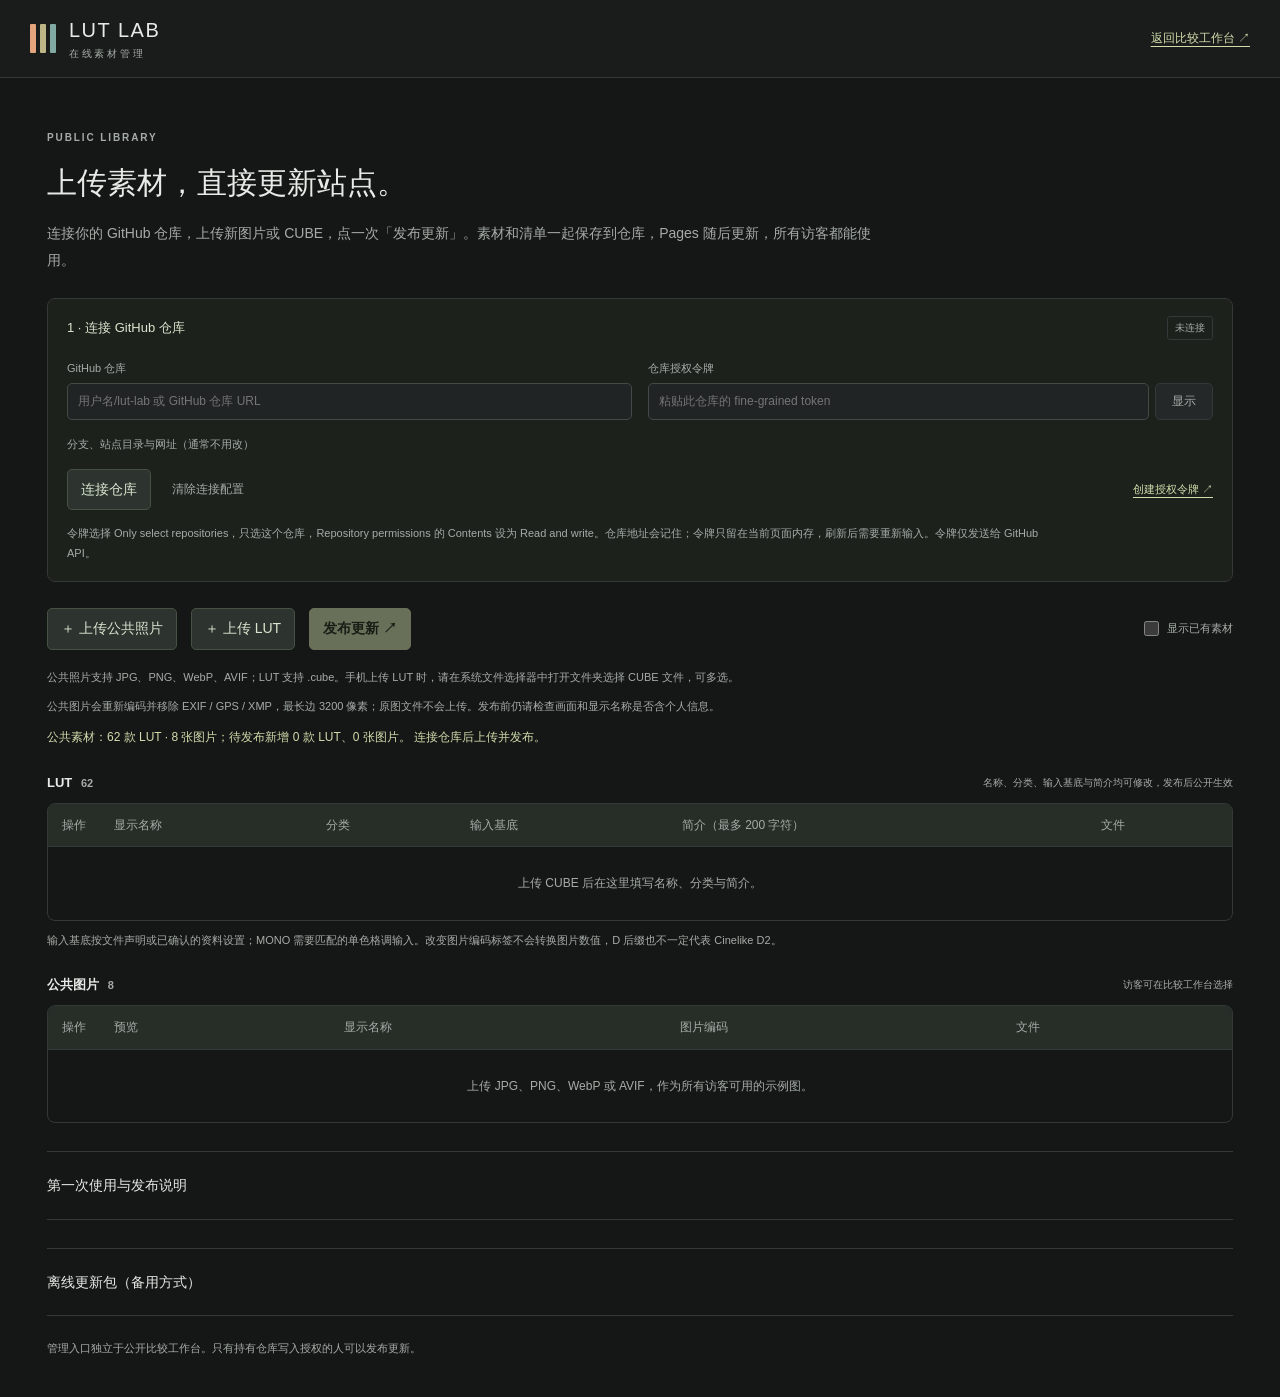
==== commit 8d401a65: "Organize LUT styles and inputs; add editable public descriptions" ====
--- a/manage.html
+++ b/manage.html
@@ -1,14 +1,16 @@
-<!doctype html><html lang="zh-CN"><head><meta charset="utf-8"><meta name="viewport" content="width=device-width,initial-scale=1"><title>LUT LAB · 在线素材管理</title><meta name="robots" content="noindex"><meta name="referrer" content="no-referrer"><link rel="icon" href="assets/favicon.svg"><link rel="stylesheet" href="styles.css"><link rel="stylesheet" href="manage.css?v=token-input-1"><script defer src="assets/catalog.js?v=photos-cf742d08"></script><script defer src="js/lut-core.js"></script><script defer src="js/library-tools.js"></script><script defer src="js/public-catalog.js?v=live-1"></script><script defer src="js/github-publisher.js"></script><script defer src="js/image-privacy.js"></script><script defer src="js/manage.js?v=live-catalog-1"></script></head><body>
+<!doctype html><html lang="zh-CN"><head><meta charset="utf-8"><meta name="viewport" content="width=device-width,initial-scale=1"><title>LUT LAB · 在线素材管理</title><meta name="robots" content="noindex"><meta name="referrer" content="no-referrer"><link rel="icon" href="assets/favicon.svg"><link rel="stylesheet" href="styles.css?v=lut-intros-1"><link rel="stylesheet" href="manage.css?v=lut-intros-1"><script defer src="assets/catalog.js?v=lut-intros-1"></script><script defer src="js/lut-core.js"></script><script defer src="js/library-tools.js"></script><script defer src="js/public-catalog.js?v=refresh-only-1"></script><script defer src="js/github-publisher.js"></script><script defer src="js/image-privacy.js"></script><script defer src="js/manage.js?v=lut-intros-1"></script></head><body>
 <header class="topbar"><a class="brand" href="./"><span class="brand-mark" aria-hidden="true"><i></i><i></i><i></i></span><span>LUT <b>LAB</b><small>在线素材管理</small></span></a><a class="back-link" href="./">返回比较工作台 ↗</a></header>
 <main class="manage-main"><span class="eyebrow">PUBLIC LIBRARY</span><h1>上传素材，直接更新站点。</h1><p class="manage-intro">连接你的 GitHub 仓库，上传新图片或 CUBE，点一次「发布更新」。素材和清单一起保存到仓库，Pages 随后更新，所有访客都能使用。</p>
 <details id="connectionPanel" class="connection-panel" open><summary><span id="connectionTitle">1 · 连接 GitHub 仓库</span><span id="connectionBadge" class="tag">未连接</span></summary><form id="connectForm"><div class="connect-fields"><label>GitHub 仓库<input id="repoAddress" type="text" placeholder="用户名/lut-lab 或 GitHub 仓库 URL" autocomplete="off" required></label><div class="token-field"><label for="repoToken">仓库授权令牌</label><div class="token-entry"><input id="repoToken" class="token-input" type="password" placeholder="粘贴此仓库的 fine-grained token" autocomplete="off" autocapitalize="off" autocorrect="off" inputmode="text" spellcheck="false" aria-describedby="tokenHelp" required><button id="toggleTokenVisibility" class="token-visibility" type="button" aria-controls="repoToken" aria-pressed="false" aria-label="显示授权令牌">显示</button></div></div></div><details class="advanced-connection"><summary>分支、站点目录与网址（通常不用改）</summary><div class="advanced-fields"><label>Pages 发布分支<input id="repoBranch" type="text" placeholder="留空使用仓库默认分支"></label><label>站点在仓库里的目录<input id="repoRoot" type="text" placeholder="根目录留空；也可以填 docs"></label><label>公开网站地址<input id="siteAddress" type="url" placeholder="留空推断 GitHub Pages 网址"></label></div></details><div class="connect-buttons"><button id="connectButton" class="secondary" type="submit">连接仓库</button><button id="disconnectButton" class="quiet" type="button" hidden>断开连接</button><button id="forgetConnection" class="quiet" type="button">清除连接配置</button><a href="https://github.com/settings/personal-access-tokens/new" target="_blank" rel="noopener noreferrer">创建授权令牌 ↗</a></div><p id="tokenHelp" class="token-help">令牌选择 Only select repositories，只选这个仓库，Repository permissions 的 Contents 设为 Read and write。仓库地址会记住；令牌只留在当前页面内存，刷新后需要重新输入。令牌仅发送给 GitHub API。</p></form></details>
 <div class="manage-actions"><button id="chooseImages" class="secondary" type="button">＋ 上传公共照片</button><button id="chooseLuts" class="secondary" type="button">＋ 上传 LUT</button><button id="publishUpdate" class="primary" disabled>发布更新 ↗</button><label class="show-existing"><input id="showAllAssets" type="checkbox"> 显示已有素材</label><input id="imageFiles" type="file" accept=".jpg,.jpeg,.png,.webp,.avif" multiple hidden><input id="lutFiles" type="file" multiple hidden></div>
 <p class="image-privacy-note">公共照片支持 JPG、PNG、WebP、AVIF；LUT 支持 .cube。手机上传 LUT 时，请在系统文件选择器中打开文件夹选择 CUBE 文件，可多选。</p>
 <p class="image-privacy-note">公共图片会重新编码并移除 EXIF / GPS / XMP，最长边 3200 像素；原图文件不会上传。发布前仍请检查画面和显示名称是否含个人信息。</p><p id="managerStatus" class="manage-status" role="status">正在读取素材库…</p><div id="publishResult" class="publish-result" hidden></div>
-<div class="asset-heading"><h2>LUT <span id="lutCount" class="counter"></span></h2><span class="muted small">选择输入基底后会自动匹配标准图片</span></div><div class="manage-table"><table><thead><tr><th>操作</th><th>显示名称</th><th>分类</th><th>输入基底</th><th>文件</th></tr></thead><tbody id="libraryRows"></tbody></table></div>
+<div class="asset-heading"><h2>LUT <span id="lutCount" class="counter"></span></h2><span class="muted small">名称、分类、输入基底与简介均可修改，发布后公开生效</span></div><div class="manage-table"><table><thead><tr><th>操作</th><th>显示名称</th><th>分类</th><th>输入基底</th><th>简介（最多 200 字符）</th><th>文件</th></tr></thead><tbody id="libraryRows"></tbody></table></div><p class="lut-input-note">输入基底按文件声明或已确认的资料设置；MONO 需要匹配的单色格调输入。改变图片编码标签不会转换图片数值，D 后缀也不一定代表 Cinelike D2。</p>
 <div class="asset-heading"><h2>公共图片 <span id="publicImageCount" class="counter"></span></h2><span class="muted small">访客可在比较工作台选择</span></div><div class="manage-table"><table><thead><tr><th>操作</th><th>预览</th><th>显示名称</th><th>图片编码</th><th>文件</th></tr></thead><tbody id="imageRows"></tbody></table></div>
 <details class="manage-notes"><summary>第一次使用与发布说明</summary><ol><li>先将完整站点部署到 GitHub Pages，再打开网址末尾的 <code>manage.html</code>。</li><li>连接对应仓库，上传文件。名称可以直接沿用文件名；不清楚 LUT 输入时保留「未知」。</li><li>点「发布更新」会把选中素材公开保存到连接的仓库。Pages 的发布分支需与这里的分支一致，等待部署完成即可。</li></ol><p>连接时读取最新清单，发布时合并其他人的新增内容。相同条目冲突时会停止并保留待发布文件，避免覆盖他人的修改。点「删除」先标记，发布前可撤销；发布后条目及对应图片、缩略图或 CUBE 会从当前分支删除。Git 的历史提交仍可能保留旧文件，误传敏感内容时还需清理历史。</p><p>这是 GitHub Pages 的纯静态在线管理方案。无需额外服务器，但每次重新打开管理页都要授权。关闭页面或断开连接即清除当前令牌。</p></details>
 <details class="manage-notes"><summary>离线更新包（备用方式）</summary><p>不连接 GitHub 也可以整理图片和 LUT，下载完整清单及新文件，手动合并到站点目录后提交。</p><button id="downloadUpdate" class="secondary">下载仓库更新包</button></details>
 <p class="manage-footer">管理入口独立于公开比较工作台。只有持有仓库写入授权的人可以发布更新。</p></main></body></html>
 
 
+
+
--- a/styles.css
+++ b/styles.css
@@ -2,7 +2,7 @@
 :root{color-scheme:dark;--bg:#151717;--panel:#1c1f1f;--elevated:#242828;--line:#333838;--text:#e8eae7;--muted:#a5aca7;--accent:#cfddab;--amber:#e6b884;--radius:8px;font-family:"Segoe UI","PingFang SC","Microsoft YaHei",sans-serif;font-size:14px;line-height:1.55}
 *{box-sizing:border-box}body{margin:0;background:var(--bg);color:var(--text)}button,input,select{font:inherit}button,select,input[type=checkbox],input[type=range]{cursor:pointer}button{color:inherit;border:1px solid var(--line);background:var(--elevated);border-radius:5px;padding:9px 13px;white-space:nowrap;transition:background 120ms,color 120ms,transform 120ms}button:active{transform:scale(.98)}button:disabled{opacity:.45;cursor:wait}button:focus-visible,a:focus-visible,summary:focus-visible,input:focus-visible,select:focus-visible{outline:2px solid var(--accent);outline-offset:3px}input[type=checkbox],input[type=range]{accent-color:var(--accent)}input[type=checkbox]{width:15px;height:15px;margin:0;vertical-align:middle}input,select{background:#202424;color:var(--text);border:1px solid #444a45;border-radius:5px;min-width:0;padding:8px 10px}select{max-width:100%;padding-right:22px}input[type=range]{padding:0;border:0;min-height:20px;background:transparent}a{color:var(--accent);text-underline-offset:4px}h1,h2,h3,p{margin:0}h2{font-size:16px;font-weight:600}h3{font-size:14px}p+p{margin-top:10px}[hidden]{display:none!important}.muted{color:var(--muted)}.small{font-size:12px}.eyebrow{font-size:10px;font-weight:600;letter-spacing:1.9px;color:var(--muted)}.primary{background:var(--accent);color:#1c2713;border-color:var(--accent);font-weight:600}.secondary{background:#2d3430;color:#d9e4ce;border-color:#465043}.quiet{background:transparent;border-color:transparent;color:var(--muted);font-size:12px;padding:8px}.icon-btn{width:34px;height:34px;padding:0;display:inline-grid;place-items:center;font-size:22px;flex-shrink:0}.wide{width:100%}.live-dot{display:inline-block;width:6px;height:6px;border-radius:50%;background:var(--accent);margin-right:6px}.skip{position:absolute;top:-100px;left:20px;background:var(--accent);color:#111;z-index:100;padding:12px}.skip:focus{top:10px}
 .topbar{height:78px;padding:0 30px;display:flex;align-items:center;justify-content:space-between;gap:20px;border-bottom:1px solid var(--line);background:#191c1b}.brand{display:flex;align-items:center;gap:13px;color:var(--text);text-decoration:none;font-size:20px;letter-spacing:1.5px;line-height:1.1}.brand b{font-weight:350}.brand small{font-size:10px;display:block;letter-spacing:2.7px;margin-top:7px;color:var(--muted)}.brand-mark{display:flex;gap:4px}.brand-mark i{height:29px;width:6px;border-radius:1px;background:#e4a57c}.brand-mark i:nth-child(2){background:#bcb687}.brand-mark i:nth-child(3){background:#82aaa5}.top-meta{font-size:11px;color:var(--muted);margin-left:auto}.top-actions{display:flex;gap:10px}.app-shell{display:grid;grid-template-columns:270px minmax(0,1fr);min-height:calc(100vh - 78px)}.library{border-right:1px solid var(--line);padding:28px 18px 20px;background:#191c1b;position:sticky;top:0;height:100vh;display:flex;flex-direction:column;min-height:600px}.library-heading{display:flex;justify-content:space-between;align-items:center;margin-bottom:10px}.library-heading h2{margin-top:8px}.counter{font-size:11px;color:var(--muted);margin-left:5px;font-variant-numeric:tabular-nums}.search-box{display:flex;align-items:center;gap:8px;margin-top:19px;border:1px solid #444a45;border-radius:5px;background:#202424;padding:0 10px}.search-box span{font-size:23px;color:var(--muted)}.search-box input{width:100%;border:0;padding:9px 0;background:transparent;font-size:12px;outline-offset:0}.filters{display:flex;gap:8px;margin:10px 0 18px}.filters select{flex:1;font-size:12px}.filters .icon-btn{font-size:19px}.filters button[aria-pressed=true]{color:var(--accent);border-color:var(--accent)}.selection-line{display:flex;justify-content:space-between;align-items:center;font-size:11px;color:var(--muted);margin-bottom:8px}.selection-line label{display:flex;gap:7px;align-items:center;cursor:pointer}.lut-list{flex:1;overflow:auto;margin:0 -8px;padding:0 7px;scrollbar-width:thin;scrollbar-color:#454e45 transparent}.lut-row{display:grid;grid-template-columns:16px minmax(0,1fr) 24px;align-items:center;gap:8px;padding:10px 5px;border-bottom:1px solid #2c302e}.lut-row.is-selected{background:#293126;border-radius:4px}.lut-name{border:0;padding:0;background:transparent;text-align:left;white-space:normal;width:100%;font-size:12px;font-weight:500;line-height:1.5}.lut-sub{color:var(--muted);font-size:10px;margin-top:3px;display:block;font-weight:400}.lut-sub.warn{color:var(--amber)}.favorite{background:transparent;border:0;padding:0;color:#99a094;font-size:16px;width:24px;height:28px}.favorite.on{color:var(--accent)}.library-bottom{padding-top:16px}.mini-actions{display:flex;justify-content:space-between;margin:4px 0}.privacy{text-align:center;font-size:10px;color:var(--muted);padding-top:9px;border-top:1px solid var(--line)}.empty-list{padding:30px 4px;color:var(--muted);font-size:12px}
-.workspace{padding:31px 32px 20px;max-width:1900px;width:100%;margin:auto;align-self:start}.workspace-heading{display:flex;justify-content:space-between;gap:15px;align-items:end;margin-bottom:27px}.workspace-heading h1{font-size:28px;font-weight:500;letter-spacing:1px;margin:8px 0 5px}.workspace-heading p{font-size:12px;color:var(--muted)}.recipe-actions{display:flex;gap:8px}.source-section{padding-bottom:23px}.section-line{display:flex;justify-content:space-between;align-items:center;margin-bottom:12px}.section-line h2{font-size:12px;color:#ced2ca}.section-line h2 span{margin-left:8px;font-size:11px}.image-strip{display:flex;gap:12px;overflow-x:auto;padding:3px;scrollbar-width:thin}.image-item{width:163px;flex-shrink:0;position:relative}.image-pick{display:block;width:100%;padding:0;border:1px solid var(--line);background:transparent;overflow:hidden;white-space:normal;text-align:left;border-radius:6px}.image-pick img{display:block;width:100%;height:81px;object-fit:cover;opacity:.8}.image-pick span{display:block;font-size:11px;padding:7px 9px;overflow:hidden;text-overflow:ellipsis;white-space:nowrap}.image-item.active .image-pick{border-color:var(--accent);box-shadow:0 0 0 1px var(--accent)}.image-item.active img{opacity:1}.image-item.active .image-pick span{color:var(--accent)}.remove-image{position:absolute;top:4px;right:4px;width:22px;height:22px;padding:0;border:0;border-radius:3px;background:#111d;font-size:17px}.image-add{flex-shrink:0;width:100px;border-style:dashed;background:transparent;color:var(--muted);font-size:11px;display:grid;align-content:center;justify-items:center;gap:8px}.image-add span{font-size:23px}.image-settings{display:flex;align-items:center;gap:16px;flex-wrap:wrap;margin-top:14px}.image-settings label{font-size:11px;color:var(--muted);display:flex;align-items:center;gap:8px}.image-settings select{font-size:11px;padding:5px 8px}.image-settings .quiet{margin-left:auto}.compare-toolbar{border-block:1px solid var(--line);padding:15px 0;display:flex;align-items:center;justify-content:space-between;gap:12px;flex-wrap:wrap}.toolbar-start,.toolbar-end{display:flex;align-items:center;gap:13px}.toolbar-start h2{font-size:13px;margin-right:9px}.toolbar-start label{font-size:11px;color:var(--muted);display:flex;align-items:center;gap:6px}.compare-toolbar select{font-size:11px;padding:5px 7px}.segmented{display:flex;padding:2px;background:#222725;border:1px solid #343c36;border-radius:5px}.segmented button{padding:5px 10px;background:transparent;border:0;border-radius:3px;font-size:11px;color:var(--muted)}.segmented .active{color:#dae3cc;background:#3c4635}.pane-grid{display:grid;grid-template-columns:repeat(2,minmax(0,1fr));gap:18px;margin-top:20px}.pane{background:var(--panel);border:1px solid var(--line);border-radius:var(--radius);overflow:hidden;min-width:0}.pane-top{display:flex;align-items:center;gap:8px;padding:11px 12px}.pane-number{font-size:10px;color:var(--muted);font-variant-numeric:tabular-nums}.pane-lut{flex:1;font-size:12px;padding:4px 7px;background:transparent;border-color:transparent;font-weight:600}.pane-top .icon-btn{width:25px;height:25px;font-size:17px;background:transparent;border-color:transparent;color:var(--muted)}.stage{position:relative;aspect-ratio:3/2;background:#111;isolation:isolate;cursor:zoom-in;overflow:hidden}.stage canvas{position:absolute;width:100%;height:100%;object-fit:contain;inset:0}.stage .result-canvas{z-index:1}.stage.split .result-canvas{clip-path:inset(0 0 0 50%)}.stage .divider{position:absolute;top:0;bottom:0;left:50%;width:1px;background:#fff;z-index:2;pointer-events:none;box-shadow:0 0 3px #000}.stage:not(.split) .divider,.stage:not(.split) .original-badge{display:none}.stage-badge{position:absolute;z-index:2;font-size:9px;letter-spacing:.4px;color:#fafafa;background:#111b;padding:3px 6px;border-radius:2px;top:9px;left:9px;pointer-events:none}.effect-badge{left:auto;right:9px}.stage-state{position:absolute;inset:0;display:flex;align-items:center;justify-content:center;background:#101312e6;color:#c8d0c1;text-align:center;font-size:12px;z-index:3;padding:20px}.stage-state.error{color:var(--amber)}.stage input.stage-split{position:absolute;inset:0;width:100%;height:100%;margin:0;opacity:0;z-index:4;cursor:ew-resize;touch-action:pan-y}.stage:not(.split) .stage-split{display:none}.pane-controls{padding:11px 13px 12px}.pane-image{width:100%;font-size:10px;padding:5px 7px;margin-bottom:10px;background:#202423}.intensity{display:flex;gap:9px;align-items:center;font-size:10px;color:var(--muted)}.intensity input{flex:1;width:40px}.intensity output{width:33px;text-align:right;color:#d9e1cd;font-variant-numeric:tabular-nums}.pane-original .intensity{opacity:.4}.pane-note{min-height:29px;font-size:10px;line-height:1.5;margin-top:8px;color:#9ca998;display:flex;align-items:center;gap:4px}.pane-note.warn{color:var(--amber)}.pane-note.error{color:#efa199}.input-details{border-top:1px solid var(--line);padding-top:8px;margin-top:5px;font-size:10px;color:var(--muted)}summary{cursor:pointer;list-style:none}summary::-webkit-details-marker{display:none}.input-details summary::after{content:'＋';float:right}.input-details[open] summary::after{content:'−'}.input-options{display:grid;gap:8px;margin-top:10px}.input-options label{display:grid;gap:4px}.input-options select{font-size:10px;padding:5px 7px;width:100%}.input-options .exposure-control{display:flex;gap:8px;align-items:center}.exposure-control input{width:100%;flex:1}.exposure-control output{min-width:34px;font-variant-numeric:tabular-nums}.input-hint{font-size:10px;line-height:1.5;color:var(--amber)}.workspace-footer{display:flex;justify-content:space-between;font-size:10px;color:var(--muted);gap:12px;margin:18px 0 25px}.compatibility-guide{border-top:1px solid var(--line);border-bottom:1px solid var(--line);padding:16px 0;font-size:12px;color:var(--muted)}.compatibility-guide summary{color:#c4cbc0;display:flex;justify-content:space-between;gap:10px}.compatibility-guide summary span{font-size:10px;color:var(--muted)}.compatibility-guide div{padding:16px 0 4px;max-width:1000px;line-height:1.8}.site-footer{display:flex;justify-content:space-between;font-size:10px;color:#8f9890;margin-top:22px}.site-footer b{font-weight:400;color:#687061;margin:0 8px}.site-footer a{color:var(--muted)}
+.workspace{padding:31px 32px 20px;max-width:1900px;width:100%;margin:auto;align-self:start}.workspace-heading{display:flex;justify-content:space-between;gap:15px;align-items:end;margin-bottom:27px}.workspace-heading h1{font-size:28px;font-weight:500;letter-spacing:1px;margin:8px 0 5px}.workspace-heading p{font-size:12px;color:var(--muted)}.recipe-actions{display:flex;gap:8px}.source-section{padding-bottom:23px}.section-line{display:flex;justify-content:space-between;align-items:center;margin-bottom:12px}.section-line h2{font-size:12px;color:#ced2ca}.section-line h2 span{margin-left:8px;font-size:11px}.image-strip{display:flex;gap:12px;overflow-x:auto;padding:3px;scrollbar-width:thin}.image-item{width:163px;flex-shrink:0;position:relative}.image-pick{display:block;width:100%;padding:0;border:1px solid var(--line);background:transparent;overflow:hidden;white-space:normal;text-align:left;border-radius:6px}.image-pick img{display:block;width:100%;height:81px;object-fit:contain;opacity:.8}.image-pick span{display:block;font-size:11px;padding:7px 9px;overflow:hidden;text-overflow:ellipsis;white-space:nowrap}.image-item.active .image-pick{border-color:var(--accent);box-shadow:0 0 0 1px var(--accent)}.image-item.active img{opacity:1}.image-item.active .image-pick span{color:var(--accent)}.remove-image{position:absolute;top:4px;right:4px;width:22px;height:22px;padding:0;border:0;border-radius:3px;background:#111d;font-size:17px}.image-add{flex-shrink:0;width:100px;border-style:dashed;background:transparent;color:var(--muted);font-size:11px;display:grid;align-content:center;justify-items:center;gap:8px}.image-add span{font-size:23px}.image-settings{display:flex;align-items:center;gap:16px;flex-wrap:wrap;margin-top:14px}.image-settings label{font-size:11px;color:var(--muted);display:flex;align-items:center;gap:8px}.image-settings select{font-size:11px;padding:5px 8px}.image-settings .quiet{margin-left:auto}.compare-toolbar{border-block:1px solid var(--line);padding:15px 0;display:flex;align-items:center;justify-content:space-between;gap:12px;flex-wrap:wrap}.toolbar-start,.toolbar-end{display:flex;align-items:center;gap:13px}.toolbar-start h2{font-size:13px;margin-right:9px}.toolbar-start label{font-size:11px;color:var(--muted);display:flex;align-items:center;gap:6px}.compare-toolbar select{font-size:11px;padding:5px 7px}.segmented{display:flex;padding:2px;background:#222725;border:1px solid #343c36;border-radius:5px}.segmented button{padding:5px 10px;background:transparent;border:0;border-radius:3px;font-size:11px;color:var(--muted)}.segmented .active{color:#dae3cc;background:#3c4635}.pane-grid{display:grid;align-items:start;grid-template-columns:repeat(2,minmax(0,1fr));gap:18px;margin-top:20px}.pane{background:var(--panel);border:1px solid var(--line);border-radius:var(--radius);overflow:hidden;min-width:0}.pane-top{display:flex;align-items:center;gap:8px;padding:11px 12px}.pane-number{font-size:10px;color:var(--muted);font-variant-numeric:tabular-nums}.pane-lut{flex:1;font-size:12px;padding:4px 7px;background:transparent;border-color:transparent;font-weight:600}.pane-top .icon-btn{width:25px;height:25px;font-size:17px;background:transparent;border-color:transparent;color:var(--muted)}.stage{position:relative;aspect-ratio:var(--image-ratio,3/2);background:#111;isolation:isolate;cursor:zoom-in;overflow:hidden}.stage canvas{position:absolute;width:100%;height:100%;object-fit:contain;inset:0}.stage .result-canvas{z-index:1}.stage.split .result-canvas{clip-path:inset(0 0 0 50%)}.stage .divider{position:absolute;top:0;bottom:0;left:50%;width:1px;background:#fff;z-index:2;pointer-events:none;box-shadow:0 0 3px #000}.stage:not(.split) .divider,.stage:not(.split) .original-badge{display:none}.stage-badge{position:absolute;z-index:2;font-size:9px;letter-spacing:.4px;color:#fafafa;background:#111b;padding:3px 6px;border-radius:2px;top:9px;left:9px;pointer-events:none}.effect-badge{left:auto;right:9px}.stage-state{position:absolute;inset:0;display:flex;align-items:center;justify-content:center;background:#101312e6;color:#c8d0c1;text-align:center;font-size:12px;z-index:3;padding:20px}.stage-state.error{color:var(--amber)}.stage input.stage-split{position:absolute;inset:0;width:100%;height:100%;margin:0;opacity:0;z-index:4;cursor:ew-resize;touch-action:pan-y}.stage:not(.split) .stage-split{display:none}.pane-controls{padding:11px 13px 12px}.pane-image{width:100%;font-size:10px;padding:5px 7px;margin-bottom:10px;background:#202423}.intensity{display:flex;gap:9px;align-items:center;font-size:10px;color:var(--muted)}.intensity input{flex:1;width:40px}.intensity output{width:33px;text-align:right;color:#d9e1cd;font-variant-numeric:tabular-nums}.pane-original .intensity{opacity:.4}.pane-note{min-height:29px;font-size:10px;line-height:1.5;margin-top:8px;color:#9ca998;display:flex;align-items:center;gap:4px}.pane-note.warn{color:var(--amber)}.pane-note.error{color:#efa199}.input-details{border-top:1px solid var(--line);padding-top:8px;margin-top:5px;font-size:10px;color:var(--muted)}summary{cursor:pointer;list-style:none}summary::-webkit-details-marker{display:none}.input-details summary::after{content:'＋';float:right}.input-details[open] summary::after{content:'−'}.input-options{display:grid;gap:8px;margin-top:10px}.input-options label{display:grid;gap:4px}.input-options select{font-size:10px;padding:5px 7px;width:100%}.input-options .exposure-control{display:flex;gap:8px;align-items:center}.exposure-control input{width:100%;flex:1}.exposure-control output{min-width:34px;font-variant-numeric:tabular-nums}.input-hint{font-size:10px;line-height:1.5;color:var(--amber)}.workspace-footer{display:flex;justify-content:space-between;font-size:10px;color:var(--muted);gap:12px;margin:18px 0 25px}.compatibility-guide{border-top:1px solid var(--line);border-bottom:1px solid var(--line);padding:16px 0;font-size:12px;color:var(--muted)}.compatibility-guide summary{color:#c4cbc0;display:flex;justify-content:space-between;gap:10px}.compatibility-guide summary span{font-size:10px;color:var(--muted)}.compatibility-guide div{padding:16px 0 4px;max-width:1000px;line-height:1.8}.site-footer{display:flex;justify-content:space-between;font-size:10px;color:#8f9890;margin-top:22px}.site-footer b{font-weight:400;color:#687061;margin:0 8px}.site-footer a{color:var(--muted)}
 dialog{color:var(--text);background:var(--panel);border:1px solid #4c5548;border-radius:12px;padding:27px;box-shadow:0 20px 100px #0007;max-height:90vh;overflow:auto}dialog::backdrop{background:#000b;backdrop-filter:blur(3px)}.modal{width:560px;max-width:calc(100vw - 24px)}.modal-head{display:flex;justify-content:space-between;align-items:start;gap:20px;margin-bottom:16px}.modal-head h2{font-size:23px;font-weight:500;overflow-wrap:anywhere}.modal-head .eyebrow+h2{margin-top:7px}.modal p{font-size:12px;line-height:1.8}.modal-head .icon-btn{border:0;background:transparent}.form-grid{display:grid;grid-template-columns:1fr 1fr;gap:16px;margin:22px 0}.form-grid label{display:grid;gap:7px;font-size:11px;color:var(--muted)}.form-grid select{font-size:12px}.check-row{display:flex;gap:18px;flex-wrap:wrap;margin:20px 0;font-size:12px}.check-row label{display:flex;align-items:center;gap:7px}.export-image-picker{margin-top:18px}.export-image-picker>div{display:flex;flex-wrap:wrap;gap:12px;margin:10px 0}.export-image-picker label{font-size:11px;display:flex;gap:6px;align-items:center}.modal #exportSubmit{margin-top:16px;padding:13px}.detail-content{font-size:12px;line-height:1.8;overflow-wrap:anywhere}.detail-content h3{margin:18px 0 7px;font-size:12px;color:var(--accent)}.detail-meta{display:flex;gap:6px;flex-wrap:wrap;margin-bottom:17px}.tag{border:1px solid var(--line);font-size:10px;padding:3px 7px;border-radius:3px;color:var(--muted)}.tag.warn{color:var(--amber)}.detail-content a{display:inline-block;margin:6px 10px 6px 0}.help-steps{padding-left:20px;font-size:12px;line-height:1.9;margin:0 0 18px}.help-steps li{padding-left:6px;margin:12px 0}.help-steps b{color:var(--accent);font-weight:500}.toast{position:fixed;bottom:24px;left:50%;transform:translateX(-50%);max-width:calc(100vw - 30px);width:max-content;background:#e0e7d8;color:#24321f;padding:12px 20px;border-radius:7px;box-shadow:0 10px 40px #0008;z-index:80;font-size:12px;white-space:pre-line}.toast.error{background:#eac9ab;color:#46270f}.drop-overlay{position:fixed;inset:12px;border:2px dashed var(--accent);border-radius:16px;background:#161c16ed;z-index:100;display:grid;place-items:center;pointer-events:none;text-align:center}.drop-overlay span{font-size:55px;color:var(--accent)}.drop-overlay h2{font-size:26px;margin:15px}.drop-overlay p{color:var(--muted)}.noscript{padding:30px;background:#8e371c}
 .zoom-modal{width:min(1300px,95vw);max-width:95vw;padding:20px}.zoom-header{display:flex;justify-content:space-between;gap:15px;align-items:center;margin-bottom:14px}.zoom-header h2{font-size:16px}.zoom-actions{display:flex;align-items:center;gap:16px}.zoom-actions label{display:flex;align-items:center;gap:8px;font-size:11px}.zoom-actions input{width:100px}.zoom-actions output{min-width:37px}.zoom-viewport{height:min(67vh,850px);overflow:auto;background:#0c0e0c;display:block;scrollbar-width:thin;cursor:grab;touch-action:pan-x pan-y}.zoom-viewport canvas{display:block;object-fit:contain;margin:auto}.zoom-split{display:flex;gap:15px;align-items:center;margin-top:16px;font-size:11px;color:var(--muted)}.zoom-split input{flex:1}
 @media(hover:hover) and (pointer:fine){button:hover{background:#373f36}.primary:hover{background:#dce7bf}.quiet:hover{color:var(--text);background:#ffffff08}.lut-name:hover{color:var(--accent);background:transparent}.favorite:hover{background:transparent;color:var(--accent)}.image-pick:hover img{opacity:1}.pane-lut:hover{background:#262e27}}
@@ -13,3 +13,7 @@
 .workspace-empty{grid-column:1/-1;padding:55px 20px;text-align:center;color:var(--muted);font-size:12px;border:1px dashed var(--line);border-radius:8px}
 select,select option,select optgroup{color-scheme:dark;background-color:#242a25;color:#e8eae7}select option:checked{background-color:#3b4932;color:#edf2e2}.add-pane{font-size:11px;padding:5px 9px}.lut-picker{position:relative;width:100%;min-width:0}.lut-picker.main-picker{flex:1;width:auto}.picker-native{position:absolute!important;clip-path:inset(100%);width:1px!important;height:1px!important;opacity:0;pointer-events:none;padding:0!important;border:0!important}.lut-picker-trigger{display:flex;align-items:center;justify-content:space-between;gap:8px;width:100%;min-width:0;padding:5px 7px;font-size:10px;font-weight:400;text-align:left;background:#242a25;color:var(--text);border:1px solid #444a45}.main-picker .lut-picker-trigger{font-size:12px;font-weight:600;padding:4px 7px;border-color:transparent;background:#1c211d}.lut-picker-trigger>span:first-child{white-space:nowrap;overflow:hidden;text-overflow:ellipsis}.picker-arrow{flex-shrink:0;color:var(--muted);font-size:14px}.lut-picker-popup{position:fixed;z-index:150;background:#242a25;border:1px solid #65715b;border-radius:7px;box-shadow:0 15px 40px #0008;padding:6px;color:var(--text)}.lut-picker-popup input{width:100%;font-size:12px;border-color:#444f40;background:#181d19;padding:9px 10px;margin-bottom:5px}.lut-picker-list{overflow-y:auto;overscroll-behavior:contain;scrollbar-width:thin;scrollbar-color:#637159 #242a25}.lut-picker-option{display:block;border:0;border-radius:3px;width:100%;padding:9px 10px;font-size:12px;text-align:left;background:#242a25;color:#e8eae7;white-space:normal;line-height:1.5}.lut-picker-option[aria-selected=true]{color:#cfddab;background:#303b28}.lut-picker-option.highlighted,.lut-picker-option:hover{color:#edf3e4;background:#425039}.picker-empty{font-size:12px;padding:20px;color:var(--muted)}.stage:has(.stage-split:focus-visible)::after{content:'';position:absolute;inset:0;border:2px solid var(--accent);z-index:5;pointer-events:none}@media(max-width:760px){.lut-picker-trigger{font-size:12px;padding:6px 8px}.lut-picker-option{padding:12px 10px}.lut-picker-popup input{font-size:16px}}
 .top-actions{align-items:center}.manage-link{display:inline-flex;align-items:center;justify-content:center;padding:8px 12px;border:1px solid var(--line);border-radius:5px;color:var(--muted);font-size:12px;line-height:1.55;text-decoration:none;white-space:nowrap;transition:background 120ms,color 120ms}@media(hover:hover) and (pointer:fine){.manage-link:hover{background:#ffffff08;color:var(--text)}}@media(max-width:760px){.top-actions .manage-link{font-size:11px;padding:7px 8px}}@media(prefers-reduced-motion:reduce){.manage-link{transition:none}}
+
+
+
+.lut-summary{display:-webkit-box;-webkit-box-orient:vertical;-webkit-line-clamp:2;overflow:hidden;white-space:normal;color:var(--muted);font-size:10px;font-weight:400;line-height:1.6;margin-top:5px;overflow-wrap:anywhere}.detail-description{white-space:pre-line}@media(max-width:760px){.library .lut-list{grid-auto-rows:max-content}.lut-summary{font-size:11px}}
--- a/manage.css
+++ b/manage.css
@@ -3,3 +3,6 @@
 
 .asset-delete{font-size:11px;padding:6px 10px;color:#e7aa96;border:1px solid #765448;border-radius:5px;white-space:nowrap}.asset-delete:hover{background:#413027}.undo-delete{color:var(--accent);border-color:var(--line)}.pending-delete td{background:#302522!important}.pending-delete input,.pending-delete select,.pending-delete img{opacity:.5}.privacy-tag{display:block;font-size:10px;margin-top:4px;color:var(--accent)}.image-privacy-note{font-size:11px;color:var(--muted);line-height:1.8;max-width:900px}
 .token-field{display:grid;gap:6px;font-size:11px;color:var(--muted)}.token-field>label{display:block}.token-entry{display:flex;align-items:stretch;gap:6px;min-width:0}.token-entry input{flex:1;min-width:0}.token-input{-webkit-text-security:disc}.token-input.token-visible{-webkit-text-security:none}.token-visibility{flex-shrink:0;min-width:58px;padding:7px 10px;font-size:12px;color:var(--muted)}@media(max-width:760px){.token-visibility{font-size:13px;min-width:62px}}
+
+
+#libraryRows td:nth-child(5){min-width:280px}#libraryRows textarea{display:block;width:100%;min-height:76px;resize:vertical;font:inherit;font-size:12px;line-height:1.6;background:#202424;color:var(--text);border:1px solid #444a45;border-radius:5px;padding:8px 10px}#libraryRows textarea:focus-visible{outline:2px solid var(--accent);outline-offset:3px}#libraryRows textarea:disabled{opacity:.5;cursor:wait}.pending-delete textarea{opacity:.5}.lut-input-note{font-size:11px;color:var(--muted);line-height:1.8;margin-top:10px}@media(max-width:760px){#libraryRows textarea{font-size:16px}}
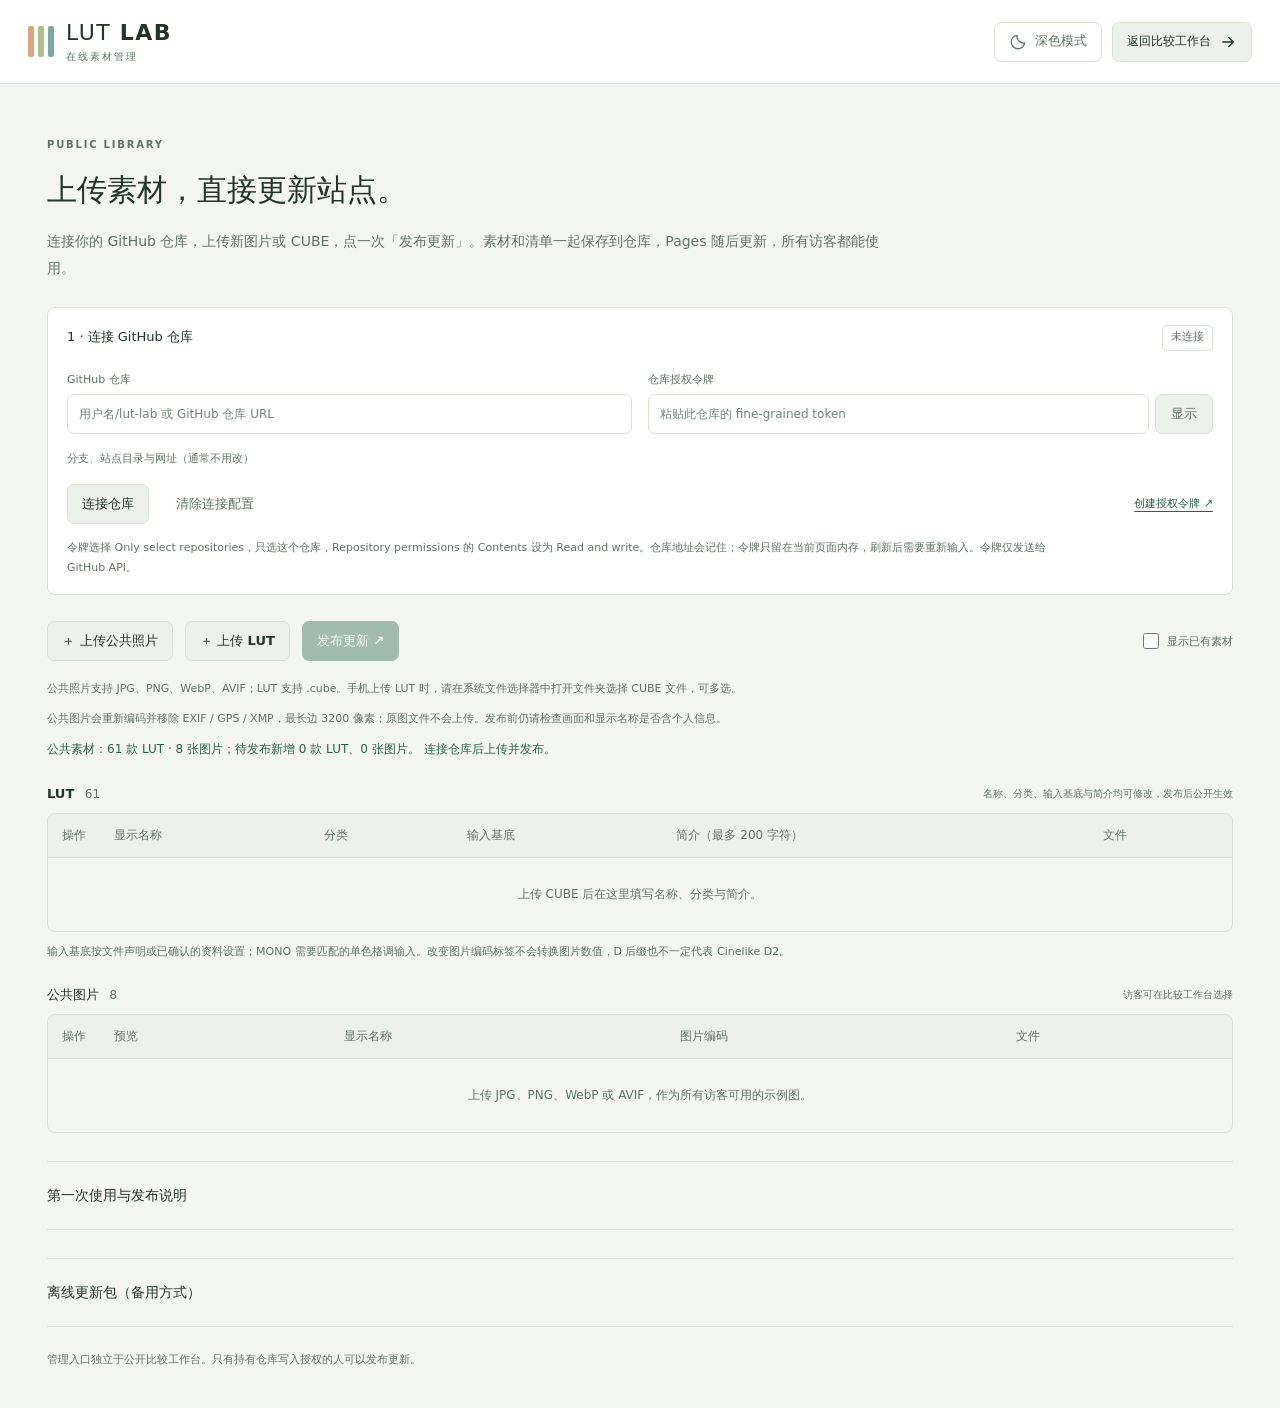
==== commit 52e50978: "Unify workspace controls, add light theme, and clarify image selection" ====
--- a/manage.html
+++ b/manage.html
@@ -1,5 +1,5 @@
-<!doctype html><html lang="zh-CN"><head><meta charset="utf-8"><meta name="viewport" content="width=device-width,initial-scale=1"><title>LUT LAB · 在线素材管理</title><meta name="robots" content="noindex"><meta name="referrer" content="no-referrer"><link rel="icon" href="assets/favicon.svg"><link rel="stylesheet" href="styles.css?v=lut-intros-1"><link rel="stylesheet" href="manage.css?v=lut-intros-1"><script defer src="assets/catalog.js?v=lut-intros-1"></script><script defer src="js/lut-core.js"></script><script defer src="js/library-tools.js"></script><script defer src="js/public-catalog.js?v=refresh-only-1"></script><script defer src="js/github-publisher.js"></script><script defer src="js/image-privacy.js"></script><script defer src="js/manage.js?v=lut-intros-1"></script></head><body>
-<header class="topbar"><a class="brand" href="./"><span class="brand-mark" aria-hidden="true"><i></i><i></i><i></i></span><span>LUT <b>LAB</b><small>在线素材管理</small></span></a><a class="back-link" href="./">返回比较工作台 ↗</a></header>
+<!doctype html><html lang="zh-CN"><head><meta charset="utf-8"><meta name="viewport" content="width=device-width,initial-scale=1"><title>LUT LAB · 在线素材管理</title><meta name="theme-color" content="#161b19"><meta name="robots" content="noindex"><meta name="referrer" content="no-referrer"><script src="js/theme.js?v=ui-refresh-1"></script><link rel="icon" href="assets/favicon.svg"><link rel="stylesheet" href="styles.css?v=ui-refresh-1"><link rel="stylesheet" href="manage.css?v=ui-refresh-1"><script defer src="assets/catalog.js?v=lut-intros-1"></script><script defer src="js/lut-core.js"></script><script defer src="js/library-tools.js"></script><script defer src="js/public-catalog.js?v=refresh-only-1"></script><script defer src="js/github-publisher.js"></script><script defer src="js/image-privacy.js"></script><script defer src="js/manage.js?v=ui-refresh-1"></script></head><body>
+<header class="topbar"><a class="brand" href="./"><span class="brand-mark" aria-hidden="true"><i></i><i></i><i></i></span><span>LUT <b>LAB</b><small>在线素材管理</small></span></a><div class="top-actions"><button id="themeToggle" class="theme-toggle" type="button" aria-label="切换主题"></button><a class="back-link secondary" href="./">返回比较工作台 <svg class="ui-icon" width="20" height="20" viewBox="0 0 24 24" fill="none" stroke="currentColor" stroke-width="1.7" stroke-linecap="round" stroke-linejoin="round" aria-hidden="true" focusable="false"><path d="M5 12h14m-6-6 6 6-6 6"/></svg></a></div></header>
 <main class="manage-main"><span class="eyebrow">PUBLIC LIBRARY</span><h1>上传素材，直接更新站点。</h1><p class="manage-intro">连接你的 GitHub 仓库，上传新图片或 CUBE，点一次「发布更新」。素材和清单一起保存到仓库，Pages 随后更新，所有访客都能使用。</p>
 <details id="connectionPanel" class="connection-panel" open><summary><span id="connectionTitle">1 · 连接 GitHub 仓库</span><span id="connectionBadge" class="tag">未连接</span></summary><form id="connectForm"><div class="connect-fields"><label>GitHub 仓库<input id="repoAddress" type="text" placeholder="用户名/lut-lab 或 GitHub 仓库 URL" autocomplete="off" required></label><div class="token-field"><label for="repoToken">仓库授权令牌</label><div class="token-entry"><input id="repoToken" class="token-input" type="password" placeholder="粘贴此仓库的 fine-grained token" autocomplete="off" autocapitalize="off" autocorrect="off" inputmode="text" spellcheck="false" aria-describedby="tokenHelp" required><button id="toggleTokenVisibility" class="token-visibility" type="button" aria-controls="repoToken" aria-pressed="false" aria-label="显示授权令牌">显示</button></div></div></div><details class="advanced-connection"><summary>分支、站点目录与网址（通常不用改）</summary><div class="advanced-fields"><label>Pages 发布分支<input id="repoBranch" type="text" placeholder="留空使用仓库默认分支"></label><label>站点在仓库里的目录<input id="repoRoot" type="text" placeholder="根目录留空；也可以填 docs"></label><label>公开网站地址<input id="siteAddress" type="url" placeholder="留空推断 GitHub Pages 网址"></label></div></details><div class="connect-buttons"><button id="connectButton" class="secondary" type="submit">连接仓库</button><button id="disconnectButton" class="quiet" type="button" hidden>断开连接</button><button id="forgetConnection" class="quiet" type="button">清除连接配置</button><a href="https://github.com/settings/personal-access-tokens/new" target="_blank" rel="noopener noreferrer">创建授权令牌 ↗</a></div><p id="tokenHelp" class="token-help">令牌选择 Only select repositories，只选这个仓库，Repository permissions 的 Contents 设为 Read and write。仓库地址会记住；令牌只留在当前页面内存，刷新后需要重新输入。令牌仅发送给 GitHub API。</p></form></details>
 <div class="manage-actions"><button id="chooseImages" class="secondary" type="button">＋ 上传公共照片</button><button id="chooseLuts" class="secondary" type="button">＋ 上传 LUT</button><button id="publishUpdate" class="primary" disabled>发布更新 ↗</button><label class="show-existing"><input id="showAllAssets" type="checkbox"> 显示已有素材</label><input id="imageFiles" type="file" accept=".jpg,.jpeg,.png,.webp,.avif" multiple hidden><input id="lutFiles" type="file" multiple hidden></div>
@@ -14,3 +14,4 @@
 
 
 
+
--- a/styles.css
+++ b/styles.css
@@ -1,19 +1,384 @@
 @charset "UTF-8";
-:root{color-scheme:dark;--bg:#151717;--panel:#1c1f1f;--elevated:#242828;--line:#333838;--text:#e8eae7;--muted:#a5aca7;--accent:#cfddab;--amber:#e6b884;--radius:8px;font-family:"Segoe UI","PingFang SC","Microsoft YaHei",sans-serif;font-size:14px;line-height:1.55}
-*{box-sizing:border-box}body{margin:0;background:var(--bg);color:var(--text)}button,input,select{font:inherit}button,select,input[type=checkbox],input[type=range]{cursor:pointer}button{color:inherit;border:1px solid var(--line);background:var(--elevated);border-radius:5px;padding:9px 13px;white-space:nowrap;transition:background 120ms,color 120ms,transform 120ms}button:active{transform:scale(.98)}button:disabled{opacity:.45;cursor:wait}button:focus-visible,a:focus-visible,summary:focus-visible,input:focus-visible,select:focus-visible{outline:2px solid var(--accent);outline-offset:3px}input[type=checkbox],input[type=range]{accent-color:var(--accent)}input[type=checkbox]{width:15px;height:15px;margin:0;vertical-align:middle}input,select{background:#202424;color:var(--text);border:1px solid #444a45;border-radius:5px;min-width:0;padding:8px 10px}select{max-width:100%;padding-right:22px}input[type=range]{padding:0;border:0;min-height:20px;background:transparent}a{color:var(--accent);text-underline-offset:4px}h1,h2,h3,p{margin:0}h2{font-size:16px;font-weight:600}h3{font-size:14px}p+p{margin-top:10px}[hidden]{display:none!important}.muted{color:var(--muted)}.small{font-size:12px}.eyebrow{font-size:10px;font-weight:600;letter-spacing:1.9px;color:var(--muted)}.primary{background:var(--accent);color:#1c2713;border-color:var(--accent);font-weight:600}.secondary{background:#2d3430;color:#d9e4ce;border-color:#465043}.quiet{background:transparent;border-color:transparent;color:var(--muted);font-size:12px;padding:8px}.icon-btn{width:34px;height:34px;padding:0;display:inline-grid;place-items:center;font-size:22px;flex-shrink:0}.wide{width:100%}.live-dot{display:inline-block;width:6px;height:6px;border-radius:50%;background:var(--accent);margin-right:6px}.skip{position:absolute;top:-100px;left:20px;background:var(--accent);color:#111;z-index:100;padding:12px}.skip:focus{top:10px}
-.topbar{height:78px;padding:0 30px;display:flex;align-items:center;justify-content:space-between;gap:20px;border-bottom:1px solid var(--line);background:#191c1b}.brand{display:flex;align-items:center;gap:13px;color:var(--text);text-decoration:none;font-size:20px;letter-spacing:1.5px;line-height:1.1}.brand b{font-weight:350}.brand small{font-size:10px;display:block;letter-spacing:2.7px;margin-top:7px;color:var(--muted)}.brand-mark{display:flex;gap:4px}.brand-mark i{height:29px;width:6px;border-radius:1px;background:#e4a57c}.brand-mark i:nth-child(2){background:#bcb687}.brand-mark i:nth-child(3){background:#82aaa5}.top-meta{font-size:11px;color:var(--muted);margin-left:auto}.top-actions{display:flex;gap:10px}.app-shell{display:grid;grid-template-columns:270px minmax(0,1fr);min-height:calc(100vh - 78px)}.library{border-right:1px solid var(--line);padding:28px 18px 20px;background:#191c1b;position:sticky;top:0;height:100vh;display:flex;flex-direction:column;min-height:600px}.library-heading{display:flex;justify-content:space-between;align-items:center;margin-bottom:10px}.library-heading h2{margin-top:8px}.counter{font-size:11px;color:var(--muted);margin-left:5px;font-variant-numeric:tabular-nums}.search-box{display:flex;align-items:center;gap:8px;margin-top:19px;border:1px solid #444a45;border-radius:5px;background:#202424;padding:0 10px}.search-box span{font-size:23px;color:var(--muted)}.search-box input{width:100%;border:0;padding:9px 0;background:transparent;font-size:12px;outline-offset:0}.filters{display:flex;gap:8px;margin:10px 0 18px}.filters select{flex:1;font-size:12px}.filters .icon-btn{font-size:19px}.filters button[aria-pressed=true]{color:var(--accent);border-color:var(--accent)}.selection-line{display:flex;justify-content:space-between;align-items:center;font-size:11px;color:var(--muted);margin-bottom:8px}.selection-line label{display:flex;gap:7px;align-items:center;cursor:pointer}.lut-list{flex:1;overflow:auto;margin:0 -8px;padding:0 7px;scrollbar-width:thin;scrollbar-color:#454e45 transparent}.lut-row{display:grid;grid-template-columns:16px minmax(0,1fr) 24px;align-items:center;gap:8px;padding:10px 5px;border-bottom:1px solid #2c302e}.lut-row.is-selected{background:#293126;border-radius:4px}.lut-name{border:0;padding:0;background:transparent;text-align:left;white-space:normal;width:100%;font-size:12px;font-weight:500;line-height:1.5}.lut-sub{color:var(--muted);font-size:10px;margin-top:3px;display:block;font-weight:400}.lut-sub.warn{color:var(--amber)}.favorite{background:transparent;border:0;padding:0;color:#99a094;font-size:16px;width:24px;height:28px}.favorite.on{color:var(--accent)}.library-bottom{padding-top:16px}.mini-actions{display:flex;justify-content:space-between;margin:4px 0}.privacy{text-align:center;font-size:10px;color:var(--muted);padding-top:9px;border-top:1px solid var(--line)}.empty-list{padding:30px 4px;color:var(--muted);font-size:12px}
-.workspace{padding:31px 32px 20px;max-width:1900px;width:100%;margin:auto;align-self:start}.workspace-heading{display:flex;justify-content:space-between;gap:15px;align-items:end;margin-bottom:27px}.workspace-heading h1{font-size:28px;font-weight:500;letter-spacing:1px;margin:8px 0 5px}.workspace-heading p{font-size:12px;color:var(--muted)}.recipe-actions{display:flex;gap:8px}.source-section{padding-bottom:23px}.section-line{display:flex;justify-content:space-between;align-items:center;margin-bottom:12px}.section-line h2{font-size:12px;color:#ced2ca}.section-line h2 span{margin-left:8px;font-size:11px}.image-strip{display:flex;gap:12px;overflow-x:auto;padding:3px;scrollbar-width:thin}.image-item{width:163px;flex-shrink:0;position:relative}.image-pick{display:block;width:100%;padding:0;border:1px solid var(--line);background:transparent;overflow:hidden;white-space:normal;text-align:left;border-radius:6px}.image-pick img{display:block;width:100%;height:81px;object-fit:contain;opacity:.8}.image-pick span{display:block;font-size:11px;padding:7px 9px;overflow:hidden;text-overflow:ellipsis;white-space:nowrap}.image-item.active .image-pick{border-color:var(--accent);box-shadow:0 0 0 1px var(--accent)}.image-item.active img{opacity:1}.image-item.active .image-pick span{color:var(--accent)}.remove-image{position:absolute;top:4px;right:4px;width:22px;height:22px;padding:0;border:0;border-radius:3px;background:#111d;font-size:17px}.image-add{flex-shrink:0;width:100px;border-style:dashed;background:transparent;color:var(--muted);font-size:11px;display:grid;align-content:center;justify-items:center;gap:8px}.image-add span{font-size:23px}.image-settings{display:flex;align-items:center;gap:16px;flex-wrap:wrap;margin-top:14px}.image-settings label{font-size:11px;color:var(--muted);display:flex;align-items:center;gap:8px}.image-settings select{font-size:11px;padding:5px 8px}.image-settings .quiet{margin-left:auto}.compare-toolbar{border-block:1px solid var(--line);padding:15px 0;display:flex;align-items:center;justify-content:space-between;gap:12px;flex-wrap:wrap}.toolbar-start,.toolbar-end{display:flex;align-items:center;gap:13px}.toolbar-start h2{font-size:13px;margin-right:9px}.toolbar-start label{font-size:11px;color:var(--muted);display:flex;align-items:center;gap:6px}.compare-toolbar select{font-size:11px;padding:5px 7px}.segmented{display:flex;padding:2px;background:#222725;border:1px solid #343c36;border-radius:5px}.segmented button{padding:5px 10px;background:transparent;border:0;border-radius:3px;font-size:11px;color:var(--muted)}.segmented .active{color:#dae3cc;background:#3c4635}.pane-grid{display:grid;align-items:start;grid-template-columns:repeat(2,minmax(0,1fr));gap:18px;margin-top:20px}.pane{background:var(--panel);border:1px solid var(--line);border-radius:var(--radius);overflow:hidden;min-width:0}.pane-top{display:flex;align-items:center;gap:8px;padding:11px 12px}.pane-number{font-size:10px;color:var(--muted);font-variant-numeric:tabular-nums}.pane-lut{flex:1;font-size:12px;padding:4px 7px;background:transparent;border-color:transparent;font-weight:600}.pane-top .icon-btn{width:25px;height:25px;font-size:17px;background:transparent;border-color:transparent;color:var(--muted)}.stage{position:relative;aspect-ratio:var(--image-ratio,3/2);background:#111;isolation:isolate;cursor:zoom-in;overflow:hidden}.stage canvas{position:absolute;width:100%;height:100%;object-fit:contain;inset:0}.stage .result-canvas{z-index:1}.stage.split .result-canvas{clip-path:inset(0 0 0 50%)}.stage .divider{position:absolute;top:0;bottom:0;left:50%;width:1px;background:#fff;z-index:2;pointer-events:none;box-shadow:0 0 3px #000}.stage:not(.split) .divider,.stage:not(.split) .original-badge{display:none}.stage-badge{position:absolute;z-index:2;font-size:9px;letter-spacing:.4px;color:#fafafa;background:#111b;padding:3px 6px;border-radius:2px;top:9px;left:9px;pointer-events:none}.effect-badge{left:auto;right:9px}.stage-state{position:absolute;inset:0;display:flex;align-items:center;justify-content:center;background:#101312e6;color:#c8d0c1;text-align:center;font-size:12px;z-index:3;padding:20px}.stage-state.error{color:var(--amber)}.stage input.stage-split{position:absolute;inset:0;width:100%;height:100%;margin:0;opacity:0;z-index:4;cursor:ew-resize;touch-action:pan-y}.stage:not(.split) .stage-split{display:none}.pane-controls{padding:11px 13px 12px}.pane-image{width:100%;font-size:10px;padding:5px 7px;margin-bottom:10px;background:#202423}.intensity{display:flex;gap:9px;align-items:center;font-size:10px;color:var(--muted)}.intensity input{flex:1;width:40px}.intensity output{width:33px;text-align:right;color:#d9e1cd;font-variant-numeric:tabular-nums}.pane-original .intensity{opacity:.4}.pane-note{min-height:29px;font-size:10px;line-height:1.5;margin-top:8px;color:#9ca998;display:flex;align-items:center;gap:4px}.pane-note.warn{color:var(--amber)}.pane-note.error{color:#efa199}.input-details{border-top:1px solid var(--line);padding-top:8px;margin-top:5px;font-size:10px;color:var(--muted)}summary{cursor:pointer;list-style:none}summary::-webkit-details-marker{display:none}.input-details summary::after{content:'＋';float:right}.input-details[open] summary::after{content:'−'}.input-options{display:grid;gap:8px;margin-top:10px}.input-options label{display:grid;gap:4px}.input-options select{font-size:10px;padding:5px 7px;width:100%}.input-options .exposure-control{display:flex;gap:8px;align-items:center}.exposure-control input{width:100%;flex:1}.exposure-control output{min-width:34px;font-variant-numeric:tabular-nums}.input-hint{font-size:10px;line-height:1.5;color:var(--amber)}.workspace-footer{display:flex;justify-content:space-between;font-size:10px;color:var(--muted);gap:12px;margin:18px 0 25px}.compatibility-guide{border-top:1px solid var(--line);border-bottom:1px solid var(--line);padding:16px 0;font-size:12px;color:var(--muted)}.compatibility-guide summary{color:#c4cbc0;display:flex;justify-content:space-between;gap:10px}.compatibility-guide summary span{font-size:10px;color:var(--muted)}.compatibility-guide div{padding:16px 0 4px;max-width:1000px;line-height:1.8}.site-footer{display:flex;justify-content:space-between;font-size:10px;color:#8f9890;margin-top:22px}.site-footer b{font-weight:400;color:#687061;margin:0 8px}.site-footer a{color:var(--muted)}
-dialog{color:var(--text);background:var(--panel);border:1px solid #4c5548;border-radius:12px;padding:27px;box-shadow:0 20px 100px #0007;max-height:90vh;overflow:auto}dialog::backdrop{background:#000b;backdrop-filter:blur(3px)}.modal{width:560px;max-width:calc(100vw - 24px)}.modal-head{display:flex;justify-content:space-between;align-items:start;gap:20px;margin-bottom:16px}.modal-head h2{font-size:23px;font-weight:500;overflow-wrap:anywhere}.modal-head .eyebrow+h2{margin-top:7px}.modal p{font-size:12px;line-height:1.8}.modal-head .icon-btn{border:0;background:transparent}.form-grid{display:grid;grid-template-columns:1fr 1fr;gap:16px;margin:22px 0}.form-grid label{display:grid;gap:7px;font-size:11px;color:var(--muted)}.form-grid select{font-size:12px}.check-row{display:flex;gap:18px;flex-wrap:wrap;margin:20px 0;font-size:12px}.check-row label{display:flex;align-items:center;gap:7px}.export-image-picker{margin-top:18px}.export-image-picker>div{display:flex;flex-wrap:wrap;gap:12px;margin:10px 0}.export-image-picker label{font-size:11px;display:flex;gap:6px;align-items:center}.modal #exportSubmit{margin-top:16px;padding:13px}.detail-content{font-size:12px;line-height:1.8;overflow-wrap:anywhere}.detail-content h3{margin:18px 0 7px;font-size:12px;color:var(--accent)}.detail-meta{display:flex;gap:6px;flex-wrap:wrap;margin-bottom:17px}.tag{border:1px solid var(--line);font-size:10px;padding:3px 7px;border-radius:3px;color:var(--muted)}.tag.warn{color:var(--amber)}.detail-content a{display:inline-block;margin:6px 10px 6px 0}.help-steps{padding-left:20px;font-size:12px;line-height:1.9;margin:0 0 18px}.help-steps li{padding-left:6px;margin:12px 0}.help-steps b{color:var(--accent);font-weight:500}.toast{position:fixed;bottom:24px;left:50%;transform:translateX(-50%);max-width:calc(100vw - 30px);width:max-content;background:#e0e7d8;color:#24321f;padding:12px 20px;border-radius:7px;box-shadow:0 10px 40px #0008;z-index:80;font-size:12px;white-space:pre-line}.toast.error{background:#eac9ab;color:#46270f}.drop-overlay{position:fixed;inset:12px;border:2px dashed var(--accent);border-radius:16px;background:#161c16ed;z-index:100;display:grid;place-items:center;pointer-events:none;text-align:center}.drop-overlay span{font-size:55px;color:var(--accent)}.drop-overlay h2{font-size:26px;margin:15px}.drop-overlay p{color:var(--muted)}.noscript{padding:30px;background:#8e371c}
-.zoom-modal{width:min(1300px,95vw);max-width:95vw;padding:20px}.zoom-header{display:flex;justify-content:space-between;gap:15px;align-items:center;margin-bottom:14px}.zoom-header h2{font-size:16px}.zoom-actions{display:flex;align-items:center;gap:16px}.zoom-actions label{display:flex;align-items:center;gap:8px;font-size:11px}.zoom-actions input{width:100px}.zoom-actions output{min-width:37px}.zoom-viewport{height:min(67vh,850px);overflow:auto;background:#0c0e0c;display:block;scrollbar-width:thin;cursor:grab;touch-action:pan-x pan-y}.zoom-viewport canvas{display:block;object-fit:contain;margin:auto}.zoom-split{display:flex;gap:15px;align-items:center;margin-top:16px;font-size:11px;color:var(--muted)}.zoom-split input{flex:1}
-@media(hover:hover) and (pointer:fine){button:hover{background:#373f36}.primary:hover{background:#dce7bf}.quiet:hover{color:var(--text);background:#ffffff08}.lut-name:hover{color:var(--accent);background:transparent}.favorite:hover{background:transparent;color:var(--accent)}.image-pick:hover img{opacity:1}.pane-lut:hover{background:#262e27}}
-@media(min-width:1700px){.workspace{padding:38px 42px}.pane-grid{gap:22px}}@media(max-width:1100px){.top-meta{display:none}.workspace{padding:26px 22px}.app-shell{grid-template-columns:235px minmax(0,1fr)}.library{padding-inline:14px}.workspace-heading h1{font-size:23px}.workspace-heading{align-items:start;flex-direction:column;gap:8px}.recipe-actions{margin-left:-8px}.toolbar-start,.toolbar-end{gap:9px}.toolbar-start h2{margin-right:0}.compare-toolbar{gap:10px}.image-item{width:140px}.image-pick img{height:75px}.pane-grid{gap:12px}.workspace-footer{flex-direction:column;gap:7px}}
-@media(max-width:760px){.topbar{height:auto;min-height:70px;padding:15px 16px;gap:10px;flex-wrap:wrap}.brand{font-size:17px}.brand small{font-size:9px}.top-actions{gap:4px}.top-actions button{font-size:11px;padding:7px 8px}.top-actions #quickExport{display:none}.app-shell{display:flex;flex-direction:column}.workspace{order:0;padding:24px 16px 18px}.library{order:1;position:static;width:100%;height:620px;min-height:0;border-right:0;border-top:1px solid var(--line);padding:24px 20px}.library .lut-list{display:grid;grid-template-columns:repeat(2,minmax(0,1fr));align-content:start;column-gap:20px}.library-bottom{max-width:500px;width:100%;margin:auto}.workspace-heading h1{font-size:25px}.source-section{padding-bottom:15px}.image-settings{gap:8px}.image-settings .quiet{margin-left:0}.image-settings #imageInfo{width:100%;order:3}.compare-toolbar{padding:12px 0}.toolbar-start,.toolbar-end{flex-wrap:wrap;gap:8px}.pane-grid{grid-template-columns:1fr!important}.pane-top{padding:10px 12px}.stage-badge{font-size:10px}.pane-image,.intensity,.pane-note,.input-details,.input-options select{font-size:12px}.pane-controls{padding:13px}.pane-note{margin-top:10px}.intensity input{min-height:28px}.workspace-footer{font-size:11px}.site-footer{gap:10px;flex-wrap:wrap}.zoom-header{align-items:start;flex-direction:column}.zoom-actions{width:100%;justify-content:space-between}.zoom-viewport{height:58vh}.modal{padding:22px}.modal-head h2{font-size:21px}.form-grid{gap:12px}.library .privacy{font-size:11px}.remove-image{width:28px;height:28px}.lut-row{min-height:64px}.lut-name{font-size:12px}}
-@media(max-width:390px){.top-actions .quiet{display:none}.workspace-heading h1{font-size:23px}.toolbar-start h2{width:100%}.form-grid{grid-template-columns:1fr}.library .lut-list{grid-template-columns:1fr}.zoom-split{gap:7px;font-size:10px}}@media(prefers-reduced-motion:reduce){*,*::before,*::after{transition:none!important;scroll-behavior:auto!important}}
-/* Keep short native menus readable. Long LUT menus use a custom dark popup. */
-.workspace-empty{grid-column:1/-1;padding:55px 20px;text-align:center;color:var(--muted);font-size:12px;border:1px dashed var(--line);border-radius:8px}
-select,select option,select optgroup{color-scheme:dark;background-color:#242a25;color:#e8eae7}select option:checked{background-color:#3b4932;color:#edf2e2}.add-pane{font-size:11px;padding:5px 9px}.lut-picker{position:relative;width:100%;min-width:0}.lut-picker.main-picker{flex:1;width:auto}.picker-native{position:absolute!important;clip-path:inset(100%);width:1px!important;height:1px!important;opacity:0;pointer-events:none;padding:0!important;border:0!important}.lut-picker-trigger{display:flex;align-items:center;justify-content:space-between;gap:8px;width:100%;min-width:0;padding:5px 7px;font-size:10px;font-weight:400;text-align:left;background:#242a25;color:var(--text);border:1px solid #444a45}.main-picker .lut-picker-trigger{font-size:12px;font-weight:600;padding:4px 7px;border-color:transparent;background:#1c211d}.lut-picker-trigger>span:first-child{white-space:nowrap;overflow:hidden;text-overflow:ellipsis}.picker-arrow{flex-shrink:0;color:var(--muted);font-size:14px}.lut-picker-popup{position:fixed;z-index:150;background:#242a25;border:1px solid #65715b;border-radius:7px;box-shadow:0 15px 40px #0008;padding:6px;color:var(--text)}.lut-picker-popup input{width:100%;font-size:12px;border-color:#444f40;background:#181d19;padding:9px 10px;margin-bottom:5px}.lut-picker-list{overflow-y:auto;overscroll-behavior:contain;scrollbar-width:thin;scrollbar-color:#637159 #242a25}.lut-picker-option{display:block;border:0;border-radius:3px;width:100%;padding:9px 10px;font-size:12px;text-align:left;background:#242a25;color:#e8eae7;white-space:normal;line-height:1.5}.lut-picker-option[aria-selected=true]{color:#cfddab;background:#303b28}.lut-picker-option.highlighted,.lut-picker-option:hover{color:#edf3e4;background:#425039}.picker-empty{font-size:12px;padding:20px;color:var(--muted)}.stage:has(.stage-split:focus-visible)::after{content:'';position:absolute;inset:0;border:2px solid var(--accent);z-index:5;pointer-events:none}@media(max-width:760px){.lut-picker-trigger{font-size:12px;padding:6px 8px}.lut-picker-option{padding:12px 10px}.lut-picker-popup input{font-size:16px}}
-.top-actions{align-items:center}.manage-link{display:inline-flex;align-items:center;justify-content:center;padding:8px 12px;border:1px solid var(--line);border-radius:5px;color:var(--muted);font-size:12px;line-height:1.55;text-decoration:none;white-space:nowrap;transition:background 120ms,color 120ms}@media(hover:hover) and (pointer:fine){.manage-link:hover{background:#ffffff08;color:var(--text)}}@media(max-width:760px){.top-actions .manage-link{font-size:11px;padding:7px 8px}}@media(prefers-reduced-motion:reduce){.manage-link{transition:none}}
-
-
-
-.lut-summary{display:-webkit-box;-webkit-box-orient:vertical;-webkit-line-clamp:2;overflow:hidden;white-space:normal;color:var(--muted);font-size:10px;font-weight:400;line-height:1.6;margin-top:5px;overflow-wrap:anywhere}.detail-description{white-space:pre-line}@media(max-width:760px){.library .lut-list{grid-auto-rows:max-content}.lut-summary{font-size:11px}}
+
+/* Shared color, type and control system for both workspaces. */
+:root {
+  color-scheme: dark;
+  --bg:#111614; --panel:#191f1c; --elevated:#222a26; --hover:#2c3630;
+  --line:#323e36; --text:#e7eee8; --muted:#a2b1a6; --subtle:#819087;
+  --accent:#b5d8b8; --accent-ink:#173620; --accent-soft:#263e2c;
+  --amber:#eac08e; --danger:#e6a28e; --danger-soft:#3b2924;
+  --field:#151c18; --stage:#0c100e; --shadow:0 8px 30px #0002;
+  --radius:10px; --control:40px;
+  font-family:system-ui,-apple-system,"Segoe UI","Noto Sans CJK SC","PingFang SC","Microsoft YaHei",sans-serif;
+  font-size:14px; line-height:1.6; font-synthesis:none; text-rendering:optimizeLegibility;
+}
+:root[data-theme="light"] {
+  color-scheme:light;
+  --bg:#f4f6f2; --panel:#ffffff; --elevated:#edf1eb; --hover:#e4ebe2;
+  --line:#d8e0d5; --text:#233429; --muted:#617367; --subtle:#748579;
+  --accent:#286548; --accent-ink:#ffffff; --accent-soft:#e0ecdf;
+  --amber:#8c531a; --danger:#a7432e; --danger-soft:#f8e7e1;
+  --field:#ffffff; --stage:#e9ede7; --shadow:0 6px 24px #314a3510;
+}
+* { box-sizing:border-box; }
+body { margin:0; background:var(--bg); color:var(--text); }
+button,input,select,textarea { font:inherit; letter-spacing:inherit; }
+button,a,select,input,textarea { -webkit-tap-highlight-color:transparent; }
+button,select,input[type="checkbox"],input[type="range"] { cursor:pointer; }
+button,.manage-link,.back-link {
+  min-height:var(--control); display:inline-flex; align-items:center; justify-content:center;
+  gap:8px; padding:0 14px; color:var(--text); background:var(--elevated);
+  border:1px solid var(--line); border-radius:7px; font-size:13px; font-weight:550;
+  line-height:1.25; text-decoration:none; white-space:nowrap;
+  transition:background 140ms,border-color 140ms,color 140ms;
+}
+button:disabled { opacity:.4; cursor:default; }
+button:focus-visible,a:focus-visible,summary:focus-visible,input:focus-visible,select:focus-visible,textarea:focus-visible,[role="button"]:focus-visible {
+  outline:2px solid var(--accent); outline-offset:3px;
+}
+input,select,textarea {
+  min-width:0; background:var(--field); color:var(--text); border:1px solid var(--line);
+  border-radius:7px; padding:8px 11px; font-size:13px;
+}
+input:not([type="checkbox"]):not([type="range"]),select { min-height:var(--control); }
+select { max-width:100%; padding-right:28px; color-scheme:inherit; }
+select option,select optgroup { background:var(--panel); color:var(--text); }
+select option:checked { background:var(--accent-soft); }
+input[type="checkbox"],input[type="range"] { accent-color:var(--accent); }
+input[type="checkbox"] { width:16px; height:16px; margin:0; vertical-align:middle; flex-shrink:0; }
+input[type="range"] { padding:0; border:0; min-height:24px; background:transparent; }
+input::placeholder,textarea::placeholder { color:var(--subtle); opacity:1; }
+a { color:var(--accent); text-underline-offset:4px; }
+h1,h2,h3,p { margin:0; }
+h2 { font-size:15px; font-weight:650; line-height:1.4; }
+h3 { font-size:14px; font-weight:650; }
+p+p { margin-top:10px; }
+[hidden] { display:none!important; }
+.ui-icon { display:block; width:18px; height:18px; flex:0 0 18px; pointer-events:none; }
+.muted { color:var(--muted); }
+.small { font-size:12px; }
+.eyebrow { font-size:10px; font-weight:650; letter-spacing:1.8px; color:var(--muted); }
+.primary { background:var(--accent); color:var(--accent-ink); border-color:var(--accent); font-weight:650; }
+.secondary { background:var(--elevated); border-color:var(--line); }
+.quiet { background:transparent; color:var(--muted); border-color:transparent; }
+.icon-btn { width:var(--control); height:var(--control); min-width:var(--control); padding:0; flex-shrink:0; }
+.wide { width:100%; }
+.skip { position:absolute; left:20px; top:-100px; z-index:200; background:var(--accent); color:var(--accent-ink); padding:12px; }
+.skip:focus { top:10px; }
+
+/* Header and library. */
+.topbar { min-height:84px; padding:18px 28px; display:flex; justify-content:space-between; align-items:center; gap:24px; border-bottom:1px solid var(--line); background:var(--panel); }
+.brand { display:flex; align-items:center; gap:12px; color:var(--text); text-decoration:none; font-size:22px; line-height:1.15; letter-spacing:1.5px; flex-shrink:0; }
+.brand b { font-weight:550; }
+.brand small { display:block; font-size:10px; letter-spacing:2px; margin-top:6px; color:var(--muted); }
+.brand-mark { display:flex; gap:4px; }
+.brand-mark i { width:6px; height:31px; border-radius:2px; background:#dca57d; }
+.brand-mark i:nth-child(2) { background:#b2bf8c; }
+.brand-mark i:nth-child(3) { background:#7ba99d; }
+.top-actions,.header-links { display:flex; align-items:center; gap:10px; }
+.theme-toggle { background:transparent; color:var(--muted); min-width:108px; }
+.manage-link { background:transparent; color:var(--muted); }
+.app-shell { display:grid; grid-template-columns:288px minmax(0,1fr); min-height:calc(100vh - 84px); }
+.library { display:flex; flex-direction:column; gap:0; position:sticky; top:0; height:100dvh; min-height:650px; padding:28px 20px 20px; border-right:1px solid var(--line); background:var(--panel); }
+.library-heading { display:flex; align-items:center; justify-content:space-between; gap:12px; margin-bottom:12px; }
+.library-heading h2 { margin-top:7px; font-size:17px; }
+.counter { margin-left:6px; font-size:12px; color:var(--muted); font-variant-numeric:tabular-nums; font-weight:500; }
+.library>.small { font-size:12px; line-height:1.7; }
+.search-box { display:flex; align-items:center; gap:8px; padding:0 11px; margin-top:20px; background:var(--field); border:1px solid var(--line); border-radius:7px; color:var(--muted); }
+.search-box:focus-within { border-color:var(--accent); }
+.search-box .ui-icon { width:16px; height:16px; flex-basis:16px; }
+.search-box input { width:100%; min-width:0; border:0; padding:8px 0; background:transparent; font-size:12px; }
+.search-box input:focus { outline:0; }
+.filters { display:flex; align-items:center; gap:8px; margin:10px 0 18px; }
+.filters select { width:100%; flex:1; font-size:12px; }
+.filters button[aria-pressed="true"] { background:var(--accent-soft); color:var(--accent); border-color:var(--accent); }
+.filters button[aria-pressed="true"] .ui-icon,.favorite.on .ui-icon { fill:currentColor; }
+.selection-line { display:flex; align-items:center; justify-content:space-between; gap:10px; margin-bottom:8px; font-size:11px; color:var(--muted); }
+.selection-line label { display:flex; align-items:center; gap:7px; cursor:pointer; }
+.lut-list { min-height:0; flex:1; overflow:auto; margin:0 -6px; padding:0 5px; scrollbar-width:thin; scrollbar-color:var(--line) transparent; }
+.lut-row { display:grid; grid-template-columns:16px minmax(0,1fr) 28px; gap:9px; align-items:center; padding:13px 2px; border-bottom:1px solid var(--line); }
+.lut-row.is-selected { background:var(--accent-soft); border-radius:6px; }
+.lut-name { display:block; min-height:0; width:100%; white-space:normal; text-align:left; border:0; padding:0; border-radius:0; background:transparent; font-size:12px; font-weight:600; line-height:1.6; overflow-wrap:anywhere; }
+.lut-sub { display:block; margin-top:3px; color:var(--muted); font-size:10px; font-weight:450; line-height:1.6; }
+.lut-sub.warn { color:var(--amber); }
+.lut-summary { display:-webkit-box; -webkit-box-orient:vertical; -webkit-line-clamp:2; overflow:hidden; white-space:normal; margin-top:5px; color:var(--muted); font-size:11px; font-weight:400; line-height:1.6; }
+.favorite { min-height:30px; width:28px; height:30px; padding:0; border:0; background:transparent; color:var(--muted); }
+.favorite .ui-icon { width:17px; height:17px; flex-basis:17px; }
+.favorite.on { color:var(--accent); }
+.library-bottom { padding-top:16px; }
+.mini-actions { display:flex; justify-content:space-between; gap:8px; margin:6px 0; }
+.mini-actions .quiet { min-height:36px; padding:0 6px; font-size:12px; }
+.privacy { border-top:1px solid var(--line); padding-top:12px; color:var(--muted); font-size:11px; text-align:center; }
+.empty-list { padding:30px 5px; color:var(--muted); font-size:12px; }
+
+/* Source selection and the single, prominent apply action. */
+.workspace { align-self:start; width:100%; max-width:1900px; min-width:0; margin:0 auto; padding:34px 32px 24px; }
+.workspace-heading { display:flex; justify-content:space-between; align-items:flex-end; gap:20px; margin-bottom:30px; }
+.workspace-heading h1 { margin:8px 0 6px; font-size:30px; font-weight:650; line-height:1.4; letter-spacing:.5px; }
+.workspace-heading p { font-size:13px; color:var(--muted); }
+.recipe-actions { display:flex; align-items:center; gap:2px; flex-shrink:0; }
+.recipe-actions button { min-height:36px; padding:0 9px; font-size:12px; }
+.recipe-actions .ui-icon { width:16px; height:16px; flex-basis:16px; }
+.source-section { padding-bottom:26px; }
+.section-line { display:flex; align-items:center; justify-content:space-between; gap:16px; margin-bottom:14px; }
+.section-line h2 { font-size:14px; }
+.section-line h2 span { margin-left:8px; font-size:12px; font-weight:450; }
+.section-hint { font-size:12px; color:var(--muted); }
+.image-strip { display:flex; align-items:stretch; gap:12px; overflow-x:auto; padding:3px 3px 8px; scrollbar-width:thin; scrollbar-color:var(--line) transparent; }
+.image-item { position:relative; flex:0 0 auto; width:calc(var(--thumb-ratio,1.5)*100px + 2px); }
+.image-pick { display:block; padding:0; width:100%; height:100%; border:1px solid var(--line); border-radius:8px; background:var(--panel); overflow:hidden; white-space:normal; text-align:left; }
+.image-pick img { display:block; width:100%; height:100px; object-fit:contain; background:var(--stage); }
+.image-pick>span { display:block; overflow:hidden; text-overflow:ellipsis; white-space:nowrap; padding:9px 10px; font-size:12px; line-height:1.5; font-weight:500; }
+.image-item.active .image-pick { border-color:var(--accent); box-shadow:0 0 0 1px var(--accent); }
+.image-item.active .image-pick>span { color:var(--accent); background:var(--accent-soft); }
+.remove-image { position:absolute; top:6px; right:6px; min-height:28px; height:28px; width:28px; padding:0; background:#101b16d9; color:#fff; border-color:#fff3; border-radius:5px; }
+.remove-image .ui-icon { width:15px; height:15px; flex-basis:15px; }
+.image-add { width:100px; flex:0 0 100px; flex-direction:column; gap:10px; border-style:dashed; background:transparent; color:var(--muted); padding:14px 8px; font-size:12px; }
+.image-add>.ui-icon { width:24px; height:24px; flex-basis:24px; }
+.image-settings { display:grid; grid-template-columns:minmax(120px,1fr) auto auto; align-items:center; column-gap:20px; row-gap:10px; margin-top:12px; padding:16px 18px; border:1px solid var(--line); border-radius:var(--radius); background:var(--panel); }
+.image-selection { display:grid; gap:3px; min-width:0; }
+.image-selection .eyebrow { font-size:10px; letter-spacing:1px; }
+.image-selection strong { font-size:14px; font-weight:600; overflow:hidden; text-overflow:ellipsis; white-space:nowrap; }
+.apply-image { min-height:44px; padding:0 18px; font-size:14px; box-shadow:0 2px 5px #0001; }
+.image-encoding { display:flex; align-items:center; gap:9px; font-size:12px; color:var(--muted); }
+.image-encoding select { width:172px; font-size:12px; }
+.image-info { grid-column:1/-1; font-size:11px; line-height:1.65; color:var(--muted); overflow-wrap:anywhere; }
+
+/* Comparison controls and adaptive canvases. */
+.compare-toolbar { display:flex; flex-wrap:wrap; justify-content:space-between; align-items:center; gap:14px; padding:20px 0; border-block:1px solid var(--line); }
+.toolbar-start,.toolbar-end { display:flex; align-items:center; gap:12px; }
+.toolbar-start h2 { margin-right:4px; font-size:14px; }
+.toolbar-start label { display:flex; align-items:center; gap:8px; font-size:12px; color:var(--muted); }
+.compare-toolbar select,.add-pane { font-size:12px; }
+.segmented { min-height:40px; display:inline-flex; align-items:center; padding:3px; border:1px solid var(--line); background:var(--elevated); border-radius:7px; }
+.segmented button { min-height:32px; padding:0 12px; border:0; background:transparent; color:var(--muted); font-size:12px; border-radius:4px; }
+.segmented button.active { color:var(--text); background:var(--panel); box-shadow:0 1px 4px #0001; }
+.pane-grid { display:grid; align-items:start; grid-template-columns:repeat(2,minmax(0,1fr)); gap:18px; margin-top:22px; }
+.pane { min-width:0; border:1px solid var(--line); border-radius:var(--radius); background:var(--panel); overflow:hidden; }
+.pane-top { display:flex; align-items:center; gap:6px; padding:10px 12px; }
+.pane-number { display:grid; place-items:center; flex:0 0 24px; width:24px; height:24px; font-size:10px; font-weight:600; color:var(--muted); background:var(--elevated); border-radius:5px; font-variant-numeric:tabular-nums; }
+.pane-lut { flex:1; width:100%; font-size:12px; }
+.pane-top .icon-btn { width:30px; min-width:30px; height:32px; min-height:32px; border:0; background:transparent; color:var(--muted); }
+.pane-top .icon-btn .ui-icon { width:17px; height:17px; flex-basis:17px; }
+.stage { position:relative; aspect-ratio:var(--image-ratio,3/2); overflow:hidden; isolation:isolate; background:var(--stage); cursor:zoom-in; }
+.stage canvas { position:absolute; inset:0; width:100%; height:100%; object-fit:contain; }
+.stage .result-canvas { z-index:1; }
+.stage.split .result-canvas { clip-path:inset(0 0 0 50%); }
+.stage .divider { position:absolute; top:0; bottom:0; left:50%; width:1px; background:#fff; z-index:2; box-shadow:0 0 3px #000; pointer-events:none; }
+.stage:not(.split) .divider,.stage:not(.split) .original-badge { display:none; }
+.stage-badge { position:absolute; top:10px; left:10px; z-index:2; padding:3px 6px; font-size:9px; line-height:1.5; letter-spacing:.4px; color:#fff; background:#0d1b15bd; border-radius:3px; pointer-events:none; }
+.effect-badge { left:auto; right:10px; }
+.stage-state { position:absolute; inset:0; z-index:3; display:flex; align-items:center; justify-content:center; padding:24px; color:var(--muted); background:var(--panel); font-size:12px; text-align:center; }
+.stage-state.error { color:var(--amber); }
+.stage input.stage-split { position:absolute; inset:0; z-index:4; width:100%; height:100%; margin:0; opacity:0; cursor:ew-resize; touch-action:pan-y; }
+.stage:not(.split) .stage-split { display:none; }
+.stage:has(.stage-split:focus-visible)::after { content:''; position:absolute; inset:0; z-index:5; border:2px solid var(--accent); pointer-events:none; }
+.pane-controls { padding:12px 14px 14px; }
+.pane-image { width:100%; min-height:34px; padding:5px 9px; margin-bottom:11px; font-size:12px; }
+.intensity { display:flex; align-items:center; gap:10px; font-size:12px; color:var(--muted); }
+.intensity input { flex:1; width:40px; }
+.intensity output { width:36px; color:var(--text); text-align:right; font-variant-numeric:tabular-nums; }
+.pane-original .intensity { opacity:.4; }
+.pane-note { min-height:32px; display:flex; align-items:center; margin-top:8px; color:var(--muted); font-size:11px; line-height:1.6; }
+.pane-note.warn { color:var(--amber); }
+.pane-note.error { color:var(--danger); }
+.input-details { border-top:1px solid var(--line); margin-top:6px; padding-top:9px; font-size:11px; color:var(--muted); }
+summary { cursor:pointer; list-style:none; }
+summary::-webkit-details-marker { display:none; }
+.input-details summary { display:flex; align-items:center; justify-content:space-between; min-height:24px; }
+.input-details summary::after { content:''; width:7px; height:7px; margin:0 3px 4px; border-right:1.5px solid currentColor; border-bottom:1.5px solid currentColor; transform:rotate(45deg); }
+.input-details[open] summary::after { transform:rotate(225deg); margin-top:6px; }
+.input-options { display:grid; gap:10px; margin-top:12px; }
+.input-options label { display:grid; gap:5px; font-size:11px; }
+.input-options select { width:100%; min-height:34px; padding:6px 9px; font-size:11px; }
+.exposure-control { display:flex; align-items:center; gap:10px; }
+.exposure-control input { flex:1; width:100%; }
+.exposure-control output { min-width:36px; font-variant-numeric:tabular-nums; }
+.input-hint { color:var(--amber); font-size:11px; line-height:1.7; }
+.workspace-empty { grid-column:1/-1; padding:52px 22px; border:1px dashed var(--line); border-radius:var(--radius); color:var(--muted); text-align:center; font-size:13px; }
+.workspace-footer { display:flex; align-items:center; justify-content:space-between; flex-wrap:wrap; gap:12px; margin:18px 0 26px; color:var(--muted); font-size:11px; }
+.compatibility-guide { padding:18px 0; border-block:1px solid var(--line); color:var(--muted); font-size:12px; }
+.compatibility-guide summary { display:flex; justify-content:space-between; align-items:center; gap:12px; color:var(--text); }
+.compatibility-guide summary span { font-size:11px; color:var(--muted); }
+.compatibility-guide>div { max-width:1000px; padding:18px 0 4px; line-height:1.9; }
+.site-footer { display:flex; align-items:center; justify-content:space-between; gap:12px; flex-wrap:wrap; margin-top:24px; color:var(--muted); font-size:11px; }
+.site-footer b { margin:0 8px; font-weight:400; }
+
+/* Searchable LUT menus use the same theme and control geometry. */
+.lut-picker { position:relative; width:100%; min-width:0; }
+.lut-picker.main-picker { flex:1; width:auto; }
+.picker-native { position:absolute!important; width:1px!important; height:1px!important; clip-path:inset(100%); opacity:0; pointer-events:none; padding:0!important; border:0!important; }
+.lut-picker-trigger { width:100%; min-width:0; justify-content:space-between; padding:6px 10px; min-height:34px; font-size:11px; font-weight:450; color:var(--text); background:var(--field); text-align:left; }
+.main-picker .lut-picker-trigger { min-height:34px; padding:5px 7px; border-color:transparent; background:transparent; font-size:12px; font-weight:600; }
+.lut-picker-trigger>span:first-child { min-width:0; overflow:hidden; white-space:nowrap; text-overflow:ellipsis; }
+.picker-arrow { display:flex; align-items:center; justify-content:center; color:var(--muted); flex:0 0 16px; }
+.picker-arrow .ui-icon { width:16px; height:16px; flex-basis:16px; }
+.lut-picker-popup { position:fixed; z-index:150; padding:8px; border:1px solid var(--line); border-radius:10px; background:var(--panel); color:var(--text); box-shadow:var(--shadow); }
+.lut-picker-popup input { width:100%; margin-bottom:7px; font-size:13px; }
+.lut-picker-list { overflow-y:auto; overscroll-behavior:contain; scrollbar-width:thin; scrollbar-color:var(--line) transparent; }
+.lut-picker-option { display:block; width:100%; min-height:38px; padding:9px 10px; border:0; border-radius:5px; background:transparent; color:var(--text); white-space:normal; text-align:left; font-size:12px; font-weight:450; line-height:1.6; }
+.lut-picker-option[aria-selected="true"],.lut-picker-option.highlighted { color:var(--accent); background:var(--accent-soft); }
+.picker-empty { padding:22px 10px; font-size:12px; color:var(--muted); }
+
+/* Dialogs, preview and export. */
+dialog { padding:26px; max-height:90dvh; overflow:auto; border:1px solid var(--line); border-radius:14px; background:var(--panel); color:var(--text); box-shadow:var(--shadow); }
+dialog::backdrop { background:#08130eb3; backdrop-filter:blur(4px); }
+.modal { width:580px; max-width:calc(100vw - 28px); }
+.modal-head { display:flex; align-items:flex-start; justify-content:space-between; gap:20px; margin-bottom:20px; }
+.modal-head h2 { font-size:23px; font-weight:600; overflow-wrap:anywhere; }
+.modal-head .eyebrow+h2 { margin-top:6px; }
+.modal-head .icon-btn { background:transparent; border-color:transparent; }
+.modal p { font-size:13px; line-height:1.8; }
+.form-grid { display:grid; grid-template-columns:1fr 1fr; gap:16px; margin:22px 0; }
+.form-grid label { display:grid; gap:7px; font-size:12px; color:var(--muted); }
+.form-grid select { font-size:12px; }
+.check-row { display:flex; flex-wrap:wrap; gap:20px; margin:20px 0; font-size:12px; }
+.check-row label { display:flex; align-items:center; gap:8px; }
+.export-image-picker { margin-top:20px; }
+.export-image-picker>div { display:flex; flex-wrap:wrap; gap:12px; margin:10px 0; }
+.export-image-picker label { display:flex; align-items:center; gap:7px; font-size:12px; }
+.modal #exportSubmit { min-height:44px; margin-top:18px; }
+.detail-content { font-size:13px; line-height:1.9; overflow-wrap:anywhere; }
+.detail-content h3 { margin:20px 0 7px; color:var(--accent); font-size:13px; }
+.detail-meta { display:flex; flex-wrap:wrap; gap:7px; margin-bottom:18px; }
+.tag { display:inline-flex; align-items:center; min-height:26px; padding:3px 8px; border:1px solid var(--line); border-radius:5px; color:var(--muted); font-size:11px; line-height:1.5; }
+.tag.warn { color:var(--amber); }
+.detail-description { white-space:pre-line; }
+.detail-content a { display:inline-block; margin:5px 12px 5px 0; }
+.detail-content .mini-actions { justify-content:flex-start; flex-wrap:wrap; margin-top:20px; }
+.help-steps { padding-left:22px; margin:0 0 20px; font-size:13px; line-height:1.9; }
+.help-steps li { margin:12px 0; padding-left:4px; }
+.help-steps b { color:var(--accent); font-weight:600; }
+.toast { position:fixed; bottom:24px; left:50%; transform:translateX(-50%); z-index:180; width:max-content; max-width:calc(100vw - 32px); padding:12px 18px; border:1px solid var(--line); border-radius:9px; color:var(--text); background:var(--panel); box-shadow:var(--shadow); font-size:13px; white-space:pre-line; }
+.toast.error { color:var(--danger); border-color:var(--danger); }
+.drop-overlay { position:fixed; inset:16px; z-index:190; display:grid; place-items:center; border:2px dashed var(--accent); border-radius:18px; background:var(--panel); pointer-events:none; text-align:center; }
+.drop-overlay>div>span { display:grid; place-items:center; color:var(--accent); }
+.drop-overlay .ui-icon { width:50px; height:50px; }
+.drop-overlay h2 { margin:18px 0 10px; font-size:27px; }
+.drop-overlay p { color:var(--muted); }
+.noscript { padding:24px; color:var(--text); background:var(--danger-soft); }
+.zoom-modal { width:min(1300px,95vw); max-width:95vw; padding:20px; }
+.zoom-header { display:flex; align-items:center; justify-content:space-between; gap:18px; margin-bottom:16px; }
+.zoom-header h2 { font-size:17px; }
+.zoom-actions { display:flex; align-items:center; gap:16px; }
+.zoom-actions label { display:flex; align-items:center; gap:8px; font-size:12px; }
+.zoom-actions input { width:100px; }
+.zoom-actions output { min-width:38px; font-variant-numeric:tabular-nums; }
+.zoom-viewport { display:block; height:min(67vh,850px); overflow:auto; background:var(--stage); scrollbar-width:thin; cursor:grab; touch-action:pan-x pan-y; }
+.zoom-viewport canvas { display:block; object-fit:contain; margin:auto; }
+.zoom-split { display:flex; align-items:center; gap:16px; margin-top:16px; font-size:12px; color:var(--muted); }
+.zoom-split input { flex:1; }
+
+@media(hover:hover) and (pointer:fine) {
+  button:not(:disabled):hover,.manage-link:hover,.back-link:hover { background:var(--hover); }
+  .primary:not(:disabled):hover { background:var(--accent); filter:brightness(1.07); }
+  .quiet:not(:disabled):hover,.theme-toggle:hover,.manage-link:hover { color:var(--text); }
+  .lut-name:hover { color:var(--accent); background:transparent!important; }
+  .favorite:hover { color:var(--accent); background:transparent!important; }
+  .image-pick:hover { border-color:var(--accent); background:var(--panel)!important; }
+  .image-add:hover { color:var(--accent); border-color:var(--accent); }
+  .lut-picker-option:hover { color:var(--accent); background:var(--accent-soft)!important; }
+}
+@media(min-width:1700px) { .workspace { padding:38px 40px 26px; } .pane-grid { gap:22px; } }
+@media(max-width:1200px) {
+  .app-shell { grid-template-columns:260px minmax(0,1fr); }
+  .library { padding:26px 17px 20px; }
+  .workspace { padding:28px 24px 22px; }
+  .workspace-heading { align-items:flex-start; flex-direction:column; gap:14px; margin-bottom:24px; }
+  .workspace-heading h1 { font-size:27px; }
+  .recipe-actions { margin-left:-9px; }
+  .image-settings { grid-template-columns:minmax(110px,1fr) auto; column-gap:14px; }
+  .image-encoding { grid-column:1; grid-row:2; }
+  .image-info { grid-column:1/-1; }
+  .toolbar-start,.toolbar-end { gap:9px; }
+  .pane-grid { gap:14px; }
+}
+@media(max-width:900px) {
+  .topbar { padding:16px 20px; gap:16px; }
+  .top-actions,.header-links { gap:7px; }
+  .theme-toggle { min-width:40px; width:40px; padding:0; }
+  .theme-toggle span { display:none; }
+  .header-links button,.manage-link { font-size:12px; padding-inline:11px; }
+  .image-item { width:calc(var(--thumb-ratio,1.5)*100px + 2px); }
+  .image-pick img { height:100px; }
+  .image-add { width:100px; flex-basis:100px; }
+}
+@media(max-width:760px) {
+  :root { --control:44px; }
+  .topbar { display:grid; grid-template-columns:minmax(0,1fr) 44px; gap:16px 12px; padding:18px 18px 16px; }
+  .brand { font-size:21px; grid-column:1; grid-row:1; }
+  .brand small { font-size:10px; }
+  .top-actions { display:contents; }
+  .theme-toggle { grid-column:2; grid-row:1; width:44px; min-width:44px; padding:0; }
+  .header-links { display:grid; grid-column:1/-1; grid-row:2; grid-template-columns:1fr 44px 1.2fr; gap:9px; }
+  .header-links #helpButton { padding:0; }
+  .header-links #helpButton span { display:none; }
+  .header-links button,.manage-link { font-size:13px; }
+  .top-actions>.back-link { grid-column:1/-1; grid-row:2; }
+  .app-shell { display:flex; flex-direction:column; }
+  .workspace { order:0; padding:26px 18px 22px; }
+  .workspace-heading { margin-bottom:26px; gap:14px; }
+  .workspace-heading h1 { font-size:27px; }
+  .workspace-heading p { font-size:13px; }
+  .recipe-actions { gap:3px; }
+  .recipe-actions button { min-height:36px; }
+  .section-line { gap:10px; margin-bottom:12px; }
+  .section-hint { font-size:11px; }
+  .image-strip { gap:11px; }
+  .image-item { width:calc(var(--thumb-ratio,1.5)*104px + 2px); }
+  .image-pick img { height:104px; }
+  .image-pick>span { padding:8px; font-size:12px; }
+  .image-add { width:104px; flex-basis:104px; }
+  .image-settings { grid-template-columns:minmax(0,1fr) 172px; gap:13px 12px; padding:15px; }
+  .image-selection { grid-column:1; grid-row:1; }
+  .image-selection strong { font-size:13px; }
+  .apply-image { grid-column:1/-1; grid-row:2; width:100%; min-height:46px; }
+  .image-encoding { display:grid; grid-column:2; grid-row:1; gap:3px; font-size:10px; justify-content:end; }
+  .image-encoding select { width:164px; min-height:34px; padding-block:5px; font-size:12px; }
+  .image-info { grid-column:1/-1; grid-row:3; font-size:10px; }
+  .source-section { padding-bottom:22px; }
+  .compare-toolbar { gap:12px; padding:18px 0; }
+  .toolbar-start { width:100%; flex-wrap:wrap; justify-content:space-between; gap:9px; }
+  .toolbar-start h2 { margin:0; }
+  .toolbar-start .add-pane { min-height:38px; padding-inline:10px; }
+  .toolbar-start label { margin-left:auto; font-size:11px; gap:5px; }
+  .toolbar-start select { min-height:38px; width:80px; font-size:12px; padding-left:8px; }
+  .toolbar-end { width:100%; justify-content:space-between; gap:9px; }
+  .toolbar-end>select { flex:1; min-width:0; max-width:155px; min-height:40px; font-size:12px; padding-left:9px; }
+  .segmented { min-height:40px; }
+  .segmented button { min-height:32px; padding-inline:10px; font-size:12px; }
+  .pane-grid { grid-template-columns:1fr!important; gap:18px; margin-top:20px; }
+  .pane-top { padding:10px; gap:5px; }
+  .pane-top .icon-btn { min-width:32px; width:32px; min-height:36px; height:36px; }
+  .main-picker .lut-picker-trigger { min-height:36px; }
+  .pane-controls { padding:14px; }
+  .pane-image { min-height:36px; }
+  .pane-note,.input-details,.input-options label { font-size:12px; }
+  .input-options select,.lut-picker-trigger { font-size:12px; min-height:36px; }
+  .intensity input { min-height:28px; }
+  .workspace-footer { font-size:11px; gap:5px; }
+  .library { order:1; position:static; height:700px; min-height:0; width:100%; border-right:0; border-top:1px solid var(--line); padding:26px 20px 20px; }
+  .library .lut-list { display:grid; grid-template-columns:repeat(2,minmax(0,1fr)); grid-auto-rows:max-content; align-content:start; gap:0 18px; }
+  .library-bottom { width:100%; max-width:500px; margin:auto; }
+  .lut-row { padding-block:14px; }
+  .lut-name { font-size:12px; }
+  .lut-summary { font-size:11px; }
+  .lut-picker-popup input { font-size:16px; }
+  .lut-picker-option { min-height:44px; padding:11px 10px; }
+  .modal { padding:22px; }
+  .modal-head h2 { font-size:21px; }
+  .modal input:not([type="checkbox"]):not([type="range"]),.modal select { font-size:16px; }
+  .zoom-header { align-items:flex-start; flex-direction:column; }
+  .zoom-actions { width:100%; justify-content:space-between; }
+  .zoom-viewport { height:58vh; }
+  .toast { bottom:18px; font-size:12px; }
+}
+@media(max-width:420px) {
+  .library .lut-list { grid-template-columns:1fr; }
+  .toolbar-start h2 { width:100%; }
+  .toolbar-start label { margin-left:0; }
+  .form-grid { grid-template-columns:1fr; }
+}
+@media(prefers-reduced-motion:reduce) {
+  *,*::before,*::after { transition:none!important; scroll-behavior:auto!important; }
+}
--- a/manage.css
+++ b/manage.css
@@ -1,8 +1,11 @@
-.manage-main{max-width:1250px;margin:0 auto;padding:48px 32px 40px}.manage-main h1{font-size:30px;font-weight:500;margin:12px 0 14px}.manage-intro{max-width:850px;color:var(--muted);font-size:14px;line-height:1.9}.manage-actions{display:flex;gap:14px;flex-wrap:wrap;margin:26px 0 18px}.manage-status{white-space:pre-line;font-size:12px;color:var(--accent);line-height:1.8;margin-bottom:20px}.manage-status.error{color:var(--amber)}.manage-table{width:100%;overflow:auto;border:1px solid var(--line);border-radius:8px}.manage-table table{border-collapse:collapse;width:100%;min-width:770px;font-size:12px;text-align:left}.manage-table th{background:#272e27;color:var(--muted);font-weight:500;padding:12px 14px;white-space:nowrap}.manage-table td{border-top:1px solid var(--line);padding:10px 14px;vertical-align:middle}.manage-table th:first-child,.manage-table td:first-child{width:50px}.manage-table input[type=text],.manage-table select{width:100%;font-size:12px;padding:7px 8px}.manage-table td:nth-child(2){min-width:270px}.manage-table td:nth-child(3){min-width:140px}.manage-table td:nth-child(4){min-width:160px}.manage-table .new-entry td{background:#273024}.file-info{font-size:10px;color:var(--muted);overflow-wrap:anywhere;max-width:200px}.new-tag{color:var(--accent);font-size:10px;display:block;margin-top:4px}.manage-notes{margin-top:28px;border-block:1px solid var(--line);padding:20px 0;font-size:12px;line-height:1.9;color:var(--muted)}.manage-notes summary{color:var(--text);font-size:14px}.manage-notes ol{padding-left:22px}.manage-notes li{margin:8px 0}.manage-notes code{background:#2b322a;padding:2px 5px;border-radius:3px;color:#d6e0c8}.manage-footer{font-size:11px;color:var(--muted);margin-top:24px}.back-link{font-size:12px}@media(max-width:760px){.manage-main{padding:30px 16px}.manage-main h1{font-size:25px}.manage-actions button{flex:1}.manage-intro{font-size:12px}.back-link{font-size:10px}}
-.connection-panel{border:1px solid var(--line);border-radius:8px;background:#1c211c;padding:17px 19px;margin:25px 0}.connection-panel>summary{display:flex;align-items:center;justify-content:space-between;gap:16px;font-size:13px;color:#dce5ce}.connect-fields,.advanced-fields{display:grid;grid-template-columns:1fr 1fr;gap:16px;margin-top:20px}.connect-fields label,.advanced-fields label{display:grid;gap:6px;font-size:11px;color:var(--muted)}.connect-fields input,.advanced-fields input{width:100%;font-size:12px}.advanced-fields{grid-template-columns:1fr 1fr 1.4fr}.advanced-connection{font-size:11px;color:var(--muted);margin:16px 0}.connect-buttons{display:flex;align-items:center;flex-wrap:wrap;gap:12px}.connect-buttons a{font-size:11px;margin-left:auto}.token-help{font-size:11px;color:var(--muted);line-height:1.8;margin-top:14px;max-width:1000px}.show-existing{display:flex;align-items:center;gap:8px;margin-left:auto;font-size:11px;color:var(--muted);cursor:pointer}.asset-heading{display:flex;align-items:center;justify-content:space-between;gap:15px;margin:24px 0 10px}.asset-heading h2{font-size:13px}.asset-heading>span{font-size:10px}.empty-assets{padding:27px 14px!important;color:var(--muted);text-align:center;font-size:12px}.manage-thumb{width:95px;height:58px;object-fit:contain;display:block;background:#161c15;border-radius:3px}#imageRows td:nth-child(2){min-width:115px;width:115px}#imageRows td:nth-child(3){min-width:260px}.publish-result{display:flex;flex-wrap:wrap;gap:16px;padding:10px 0 16px;font-size:12px}.manage-notes .secondary{margin-top:10px}@media(max-width:760px){.connection-panel{padding:15px}.connect-fields,.advanced-fields{grid-template-columns:1fr;gap:12px}.connect-buttons a{margin-left:0}.connect-fields input,.advanced-fields input{font-size:16px}.show-existing{width:100%;margin-left:0}.asset-heading{align-items:start;flex-direction:column;gap:4px}.manage-table table{min-width:690px}}
+.manage-main{max-width:1250px;margin:0 auto;padding:48px 32px 40px}.manage-main h1{font-size:30px;font-weight:500;margin:12px 0 14px}.manage-intro{max-width:850px;color:var(--muted);font-size:14px;line-height:1.9}.manage-actions{display:flex;gap:14px;flex-wrap:wrap;margin:26px 0 18px}.manage-status{white-space:pre-line;font-size:12px;color:var(--accent);line-height:1.8;margin-bottom:20px}.manage-status.error{color:var(--amber)}.manage-table{width:100%;overflow:auto;border:1px solid var(--line);border-radius:8px}.manage-table table{border-collapse:collapse;width:100%;min-width:770px;font-size:12px;text-align:left}.manage-table th{background:var(--elevated);color:var(--muted);font-weight:500;padding:12px 14px;white-space:nowrap}.manage-table td{border-top:1px solid var(--line);padding:10px 14px;vertical-align:middle}.manage-table th:first-child,.manage-table td:first-child{width:50px}.manage-table input[type=text],.manage-table select{width:100%;font-size:12px;padding:7px 8px}.manage-table td:nth-child(2){min-width:270px}.manage-table td:nth-child(3){min-width:140px}.manage-table td:nth-child(4){min-width:160px}.manage-table .new-entry td{background:var(--accent-soft)}.file-info{font-size:10px;color:var(--muted);overflow-wrap:anywhere;max-width:200px}.new-tag{color:var(--accent);font-size:10px;display:block;margin-top:4px}.manage-notes{margin-top:28px;border-block:1px solid var(--line);padding:20px 0;font-size:12px;line-height:1.9;color:var(--muted)}.manage-notes summary{color:var(--text);font-size:14px}.manage-notes ol{padding-left:22px}.manage-notes li{margin:8px 0}.manage-notes code{background:var(--elevated);padding:2px 5px;border-radius:3px;color:var(--text)}.manage-footer{font-size:11px;color:var(--muted);margin-top:24px}.back-link{font-size:12px}@media(max-width:760px){.manage-main{padding:30px 16px}.manage-main h1{font-size:25px}.manage-actions button{flex:1}.manage-intro{font-size:12px}.back-link{font-size:10px}}
+.connection-panel{border:1px solid var(--line);border-radius:8px;background:var(--panel);padding:17px 19px;margin:25px 0}.connection-panel>summary{display:flex;align-items:center;justify-content:space-between;gap:16px;font-size:13px;color:var(--text)}.connect-fields,.advanced-fields{display:grid;grid-template-columns:1fr 1fr;gap:16px;margin-top:20px}.connect-fields label,.advanced-fields label{display:grid;gap:6px;font-size:11px;color:var(--muted)}.connect-fields input,.advanced-fields input{width:100%;font-size:12px}.advanced-fields{grid-template-columns:1fr 1fr 1.4fr}.advanced-connection{font-size:11px;color:var(--muted);margin:16px 0}.connect-buttons{display:flex;align-items:center;flex-wrap:wrap;gap:12px}.connect-buttons a{font-size:11px;margin-left:auto}.token-help{font-size:11px;color:var(--muted);line-height:1.8;margin-top:14px;max-width:1000px}.show-existing{display:flex;align-items:center;gap:8px;margin-left:auto;font-size:11px;color:var(--muted);cursor:pointer}.asset-heading{display:flex;align-items:center;justify-content:space-between;gap:15px;margin:24px 0 10px}.asset-heading h2{font-size:13px}.asset-heading>span{font-size:10px}.empty-assets{padding:27px 14px!important;color:var(--muted);text-align:center;font-size:12px}.manage-thumb{width:95px;height:58px;object-fit:contain;display:block;background:var(--stage);border-radius:3px}#imageRows td:nth-child(2){min-width:115px;width:115px}#imageRows td:nth-child(3){min-width:260px}.publish-result{display:flex;flex-wrap:wrap;gap:16px;padding:10px 0 16px;font-size:12px}.manage-notes .secondary{margin-top:10px}@media(max-width:760px){.connection-panel{padding:15px}.connect-fields,.advanced-fields{grid-template-columns:1fr;gap:12px}.connect-buttons a{margin-left:0}.connect-fields input,.advanced-fields input{font-size:16px}.show-existing{width:100%;margin-left:0}.asset-heading{align-items:start;flex-direction:column;gap:4px}.manage-table table{min-width:690px}}
 
-.asset-delete{font-size:11px;padding:6px 10px;color:#e7aa96;border:1px solid #765448;border-radius:5px;white-space:nowrap}.asset-delete:hover{background:#413027}.undo-delete{color:var(--accent);border-color:var(--line)}.pending-delete td{background:#302522!important}.pending-delete input,.pending-delete select,.pending-delete img{opacity:.5}.privacy-tag{display:block;font-size:10px;margin-top:4px;color:var(--accent)}.image-privacy-note{font-size:11px;color:var(--muted);line-height:1.8;max-width:900px}
+.asset-delete{font-size:11px;padding:6px 10px;color:var(--danger);border:1px solid var(--line);border-radius:5px;white-space:nowrap}.asset-delete:hover{background:var(--danger-soft)}.undo-delete{color:var(--accent);border-color:var(--line)}.pending-delete td{background:var(--danger-soft)!important}.pending-delete input,.pending-delete select,.pending-delete img{opacity:.5}.privacy-tag{display:block;font-size:10px;margin-top:4px;color:var(--accent)}.image-privacy-note{font-size:11px;color:var(--muted);line-height:1.8;max-width:900px}
 .token-field{display:grid;gap:6px;font-size:11px;color:var(--muted)}.token-field>label{display:block}.token-entry{display:flex;align-items:stretch;gap:6px;min-width:0}.token-entry input{flex:1;min-width:0}.token-input{-webkit-text-security:disc}.token-input.token-visible{-webkit-text-security:none}.token-visibility{flex-shrink:0;min-width:58px;padding:7px 10px;font-size:12px;color:var(--muted)}@media(max-width:760px){.token-visibility{font-size:13px;min-width:62px}}
 
 
-#libraryRows td:nth-child(5){min-width:280px}#libraryRows textarea{display:block;width:100%;min-height:76px;resize:vertical;font:inherit;font-size:12px;line-height:1.6;background:#202424;color:var(--text);border:1px solid #444a45;border-radius:5px;padding:8px 10px}#libraryRows textarea:focus-visible{outline:2px solid var(--accent);outline-offset:3px}#libraryRows textarea:disabled{opacity:.5;cursor:wait}.pending-delete textarea{opacity:.5}.lut-input-note{font-size:11px;color:var(--muted);line-height:1.8;margin-top:10px}@media(max-width:760px){#libraryRows textarea{font-size:16px}}
+#libraryRows td:nth-child(5){min-width:280px}#libraryRows textarea{display:block;width:100%;min-height:76px;resize:vertical;font:inherit;font-size:12px;line-height:1.6;background:var(--field);color:var(--text);border:1px solid var(--line);border-radius:5px;padding:8px 10px}#libraryRows textarea:focus-visible{outline:2px solid var(--accent);outline-offset:3px}#libraryRows textarea:disabled{opacity:.5;cursor:wait}.pending-delete textarea{opacity:.5}.lut-input-note{font-size:11px;color:var(--muted);line-height:1.8;margin-top:10px}@media(max-width:760px){#libraryRows textarea{font-size:16px}}
+
+
+.manage-main h1{font-weight:650}.manage-main h2{font-weight:600}.manage-table th,.manage-table td{padding:12px 14px}.manage-table input[type=text],.manage-table select{font-size:13px;min-height:40px}.manage-actions{gap:12px}.asset-delete{min-height:34px;padding:0 10px;font-size:12px}.token-visibility{min-height:40px;font-size:13px}.manage-table textarea{color:var(--text)}@media(max-width:760px){.manage-main{padding:28px 18px}.manage-table input[type=text],.manage-table select{font-size:16px}.manage-intro{font-size:13px}.manage-actions button{min-height:44px}.back-link{font-size:13px}}
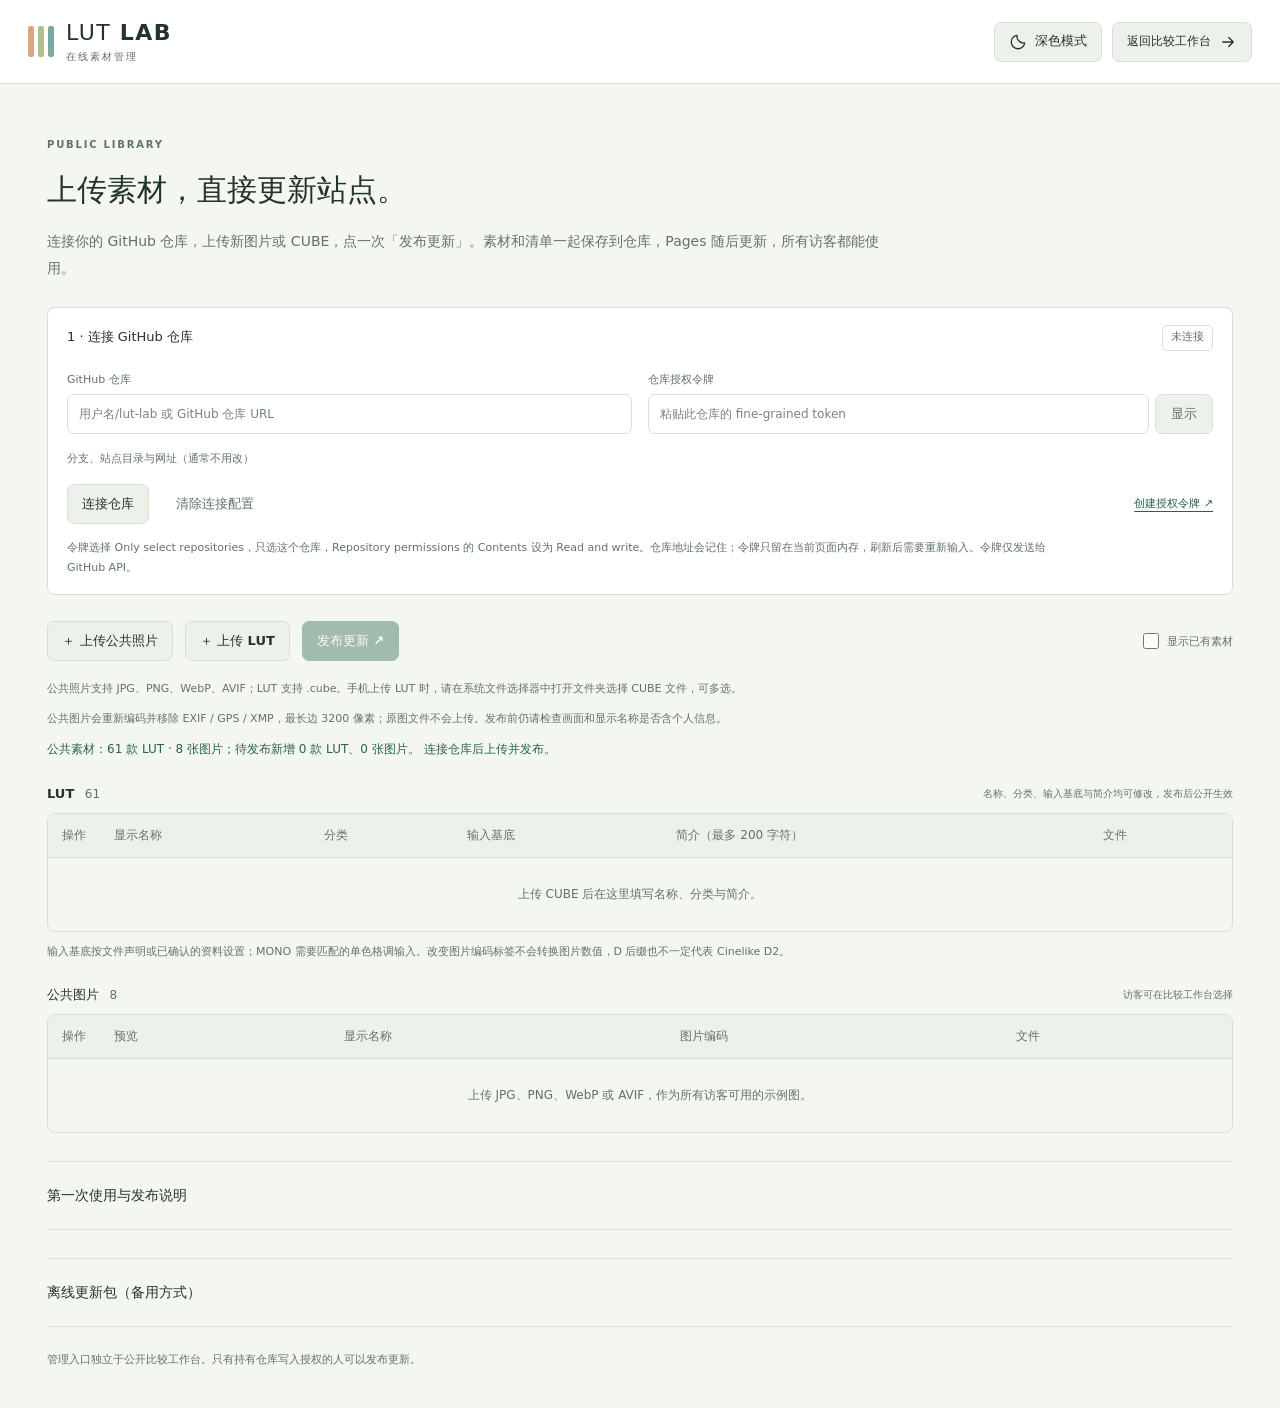
==== commit 23d225d5: "Align image controls and reorder header actions by emphasis" ====
--- a/manage.html
+++ b/manage.html
@@ -1,4 +1,4 @@
-<!doctype html><html lang="zh-CN"><head><meta charset="utf-8"><meta name="viewport" content="width=device-width,initial-scale=1"><title>LUT LAB · 在线素材管理</title><meta name="theme-color" content="#161b19"><meta name="robots" content="noindex"><meta name="referrer" content="no-referrer"><script src="js/theme.js?v=ui-refresh-1"></script><link rel="icon" href="assets/favicon.svg"><link rel="stylesheet" href="styles.css?v=ui-refresh-1"><link rel="stylesheet" href="manage.css?v=ui-refresh-1"><script defer src="assets/catalog.js?v=lut-intros-1"></script><script defer src="js/lut-core.js"></script><script defer src="js/library-tools.js"></script><script defer src="js/public-catalog.js?v=refresh-only-1"></script><script defer src="js/github-publisher.js"></script><script defer src="js/image-privacy.js"></script><script defer src="js/manage.js?v=ui-refresh-1"></script></head><body>
+<!doctype html><html lang="zh-CN"><head><meta charset="utf-8"><meta name="viewport" content="width=device-width,initial-scale=1"><title>LUT LAB · 在线素材管理</title><meta name="theme-color" content="#161b19"><meta name="robots" content="noindex"><meta name="referrer" content="no-referrer"><script src="js/theme.js?v=ui-refresh-1"></script><link rel="icon" href="assets/favicon.svg"><link rel="stylesheet" href="styles.css?v=ui-refresh-2"><link rel="stylesheet" href="manage.css?v=ui-refresh-1"><script defer src="assets/catalog.js?v=lut-intros-1"></script><script defer src="js/lut-core.js"></script><script defer src="js/library-tools.js"></script><script defer src="js/public-catalog.js?v=refresh-only-1"></script><script defer src="js/github-publisher.js"></script><script defer src="js/image-privacy.js"></script><script defer src="js/manage.js?v=ui-refresh-1"></script></head><body>
 <header class="topbar"><a class="brand" href="./"><span class="brand-mark" aria-hidden="true"><i></i><i></i><i></i></span><span>LUT <b>LAB</b><small>在线素材管理</small></span></a><div class="top-actions"><button id="themeToggle" class="theme-toggle" type="button" aria-label="切换主题"></button><a class="back-link secondary" href="./">返回比较工作台 <svg class="ui-icon" width="20" height="20" viewBox="0 0 24 24" fill="none" stroke="currentColor" stroke-width="1.7" stroke-linecap="round" stroke-linejoin="round" aria-hidden="true" focusable="false"><path d="M5 12h14m-6-6 6 6-6 6"/></svg></a></div></header>
 <main class="manage-main"><span class="eyebrow">PUBLIC LIBRARY</span><h1>上传素材，直接更新站点。</h1><p class="manage-intro">连接你的 GitHub 仓库，上传新图片或 CUBE，点一次「发布更新」。素材和清单一起保存到仓库，Pages 随后更新，所有访客都能使用。</p>
 <details id="connectionPanel" class="connection-panel" open><summary><span id="connectionTitle">1 · 连接 GitHub 仓库</span><span id="connectionBadge" class="tag">未连接</span></summary><form id="connectForm"><div class="connect-fields"><label>GitHub 仓库<input id="repoAddress" type="text" placeholder="用户名/lut-lab 或 GitHub 仓库 URL" autocomplete="off" required></label><div class="token-field"><label for="repoToken">仓库授权令牌</label><div class="token-entry"><input id="repoToken" class="token-input" type="password" placeholder="粘贴此仓库的 fine-grained token" autocomplete="off" autocapitalize="off" autocorrect="off" inputmode="text" spellcheck="false" aria-describedby="tokenHelp" required><button id="toggleTokenVisibility" class="token-visibility" type="button" aria-controls="repoToken" aria-pressed="false" aria-label="显示授权令牌">显示</button></div></div></div><details class="advanced-connection"><summary>分支、站点目录与网址（通常不用改）</summary><div class="advanced-fields"><label>Pages 发布分支<input id="repoBranch" type="text" placeholder="留空使用仓库默认分支"></label><label>站点在仓库里的目录<input id="repoRoot" type="text" placeholder="根目录留空；也可以填 docs"></label><label>公开网站地址<input id="siteAddress" type="url" placeholder="留空推断 GitHub Pages 网址"></label></div></details><div class="connect-buttons"><button id="connectButton" class="secondary" type="submit">连接仓库</button><button id="disconnectButton" class="quiet" type="button" hidden>断开连接</button><button id="forgetConnection" class="quiet" type="button">清除连接配置</button><a href="https://github.com/settings/personal-access-tokens/new" target="_blank" rel="noopener noreferrer">创建授权令牌 ↗</a></div><p id="tokenHelp" class="token-help">令牌选择 Only select repositories，只选这个仓库，Repository permissions 的 Contents 设为 Read and write。仓库地址会记住；令牌只留在当前页面内存，刷新后需要重新输入。令牌仅发送给 GitHub API。</p></form></details>
--- a/styles.css
+++ b/styles.css
@@ -76,7 +76,7 @@
 .brand-mark i:nth-child(2) { background:#b2bf8c; }
 .brand-mark i:nth-child(3) { background:#7ba99d; }
 .top-actions,.header-links { display:flex; align-items:center; gap:10px; }
-.theme-toggle { background:transparent; color:var(--muted); min-width:108px; }
+.theme-toggle { background:var(--elevated); color:var(--text); min-width:108px; }
 .manage-link { background:transparent; color:var(--muted); }
 .app-shell { display:grid; grid-template-columns:288px minmax(0,1fr); min-height:calc(100vh - 84px); }
 .library { display:flex; flex-direction:column; gap:0; position:sticky; top:0; height:100dvh; min-height:650px; padding:28px 20px 20px; border-right:1px solid var(--line); background:var(--panel); }
@@ -139,9 +139,9 @@
 .image-selection { display:grid; gap:3px; min-width:0; }
 .image-selection .eyebrow { font-size:10px; letter-spacing:1px; }
 .image-selection strong { font-size:14px; font-weight:600; overflow:hidden; text-overflow:ellipsis; white-space:nowrap; }
-.apply-image { min-height:44px; padding:0 18px; font-size:14px; box-shadow:0 2px 5px #0001; }
+.apply-image { height:var(--control); min-height:var(--control); padding:0 18px; font-size:13px; box-shadow:0 2px 5px #0001; }
 .image-encoding { display:flex; align-items:center; gap:9px; font-size:12px; color:var(--muted); }
-.image-encoding select { width:172px; font-size:12px; }
+.image-encoding select { width:172px; height:var(--control); min-height:var(--control); font-size:13px; }
 .image-info { grid-column:1/-1; font-size:11px; line-height:1.65; color:var(--muted); overflow-wrap:anywhere; }
 
 /* Comparison controls and adaptive canvases. */
@@ -287,9 +287,11 @@
   .workspace-heading { align-items:flex-start; flex-direction:column; gap:14px; margin-bottom:24px; }
   .workspace-heading h1 { font-size:27px; }
   .recipe-actions { margin-left:-9px; }
-  .image-settings { grid-template-columns:minmax(110px,1fr) auto; column-gap:14px; }
+  .image-settings { grid-template-columns:minmax(0,1fr) auto; column-gap:14px; }
+  .image-selection { grid-column:1/-1; grid-row:1; }
   .image-encoding { grid-column:1; grid-row:2; }
-  .image-info { grid-column:1/-1; }
+  .apply-image { grid-column:2; grid-row:2; }
+  .image-info { grid-column:1/-1; grid-row:3; }
   .toolbar-start,.toolbar-end { gap:9px; }
   .pane-grid { gap:14px; }
 }
@@ -311,8 +313,8 @@
   .top-actions { display:contents; }
   .theme-toggle { grid-column:2; grid-row:1; width:44px; min-width:44px; padding:0; }
   .header-links { display:grid; grid-column:1/-1; grid-row:2; grid-template-columns:1fr 44px 1.2fr; gap:9px; }
-  .header-links #helpButton { padding:0; }
-  .header-links #helpButton span { display:none; }
+  .top-actions>#helpButton { grid-column:2; grid-row:1; width:44px; padding:0; }
+  .top-actions>#helpButton span { display:none; }
   .header-links button,.manage-link { font-size:13px; }
   .top-actions>.back-link { grid-column:1/-1; grid-row:2; }
   .app-shell { display:flex; flex-direction:column; }
@@ -329,12 +331,12 @@
   .image-pick img { height:104px; }
   .image-pick>span { padding:8px; font-size:12px; }
   .image-add { width:104px; flex-basis:104px; }
-  .image-settings { grid-template-columns:minmax(0,1fr) 172px; gap:13px 12px; padding:15px; }
-  .image-selection { grid-column:1; grid-row:1; }
+  .image-settings { grid-template-columns:minmax(0,1fr) auto; gap:13px 12px; padding:15px; }
+  .image-selection { grid-column:1/-1; grid-row:1; }
   .image-selection strong { font-size:13px; }
-  .apply-image { grid-column:1/-1; grid-row:2; width:100%; min-height:46px; }
-  .image-encoding { display:grid; grid-column:2; grid-row:1; gap:3px; font-size:10px; justify-content:end; }
-  .image-encoding select { width:164px; min-height:34px; padding-block:5px; font-size:12px; }
+  .apply-image { grid-column:2; grid-row:2; align-self:end; padding-inline:12px; }
+  .image-encoding { display:grid; grid-column:1; grid-row:2; gap:3px; font-size:10px; }
+  .image-encoding select { width:100%; padding-block:5px; font-size:13px; }
   .image-info { grid-column:1/-1; grid-row:3; font-size:10px; }
   .source-section { padding-bottom:22px; }
   .compare-toolbar { gap:12px; padding:18px 0; }
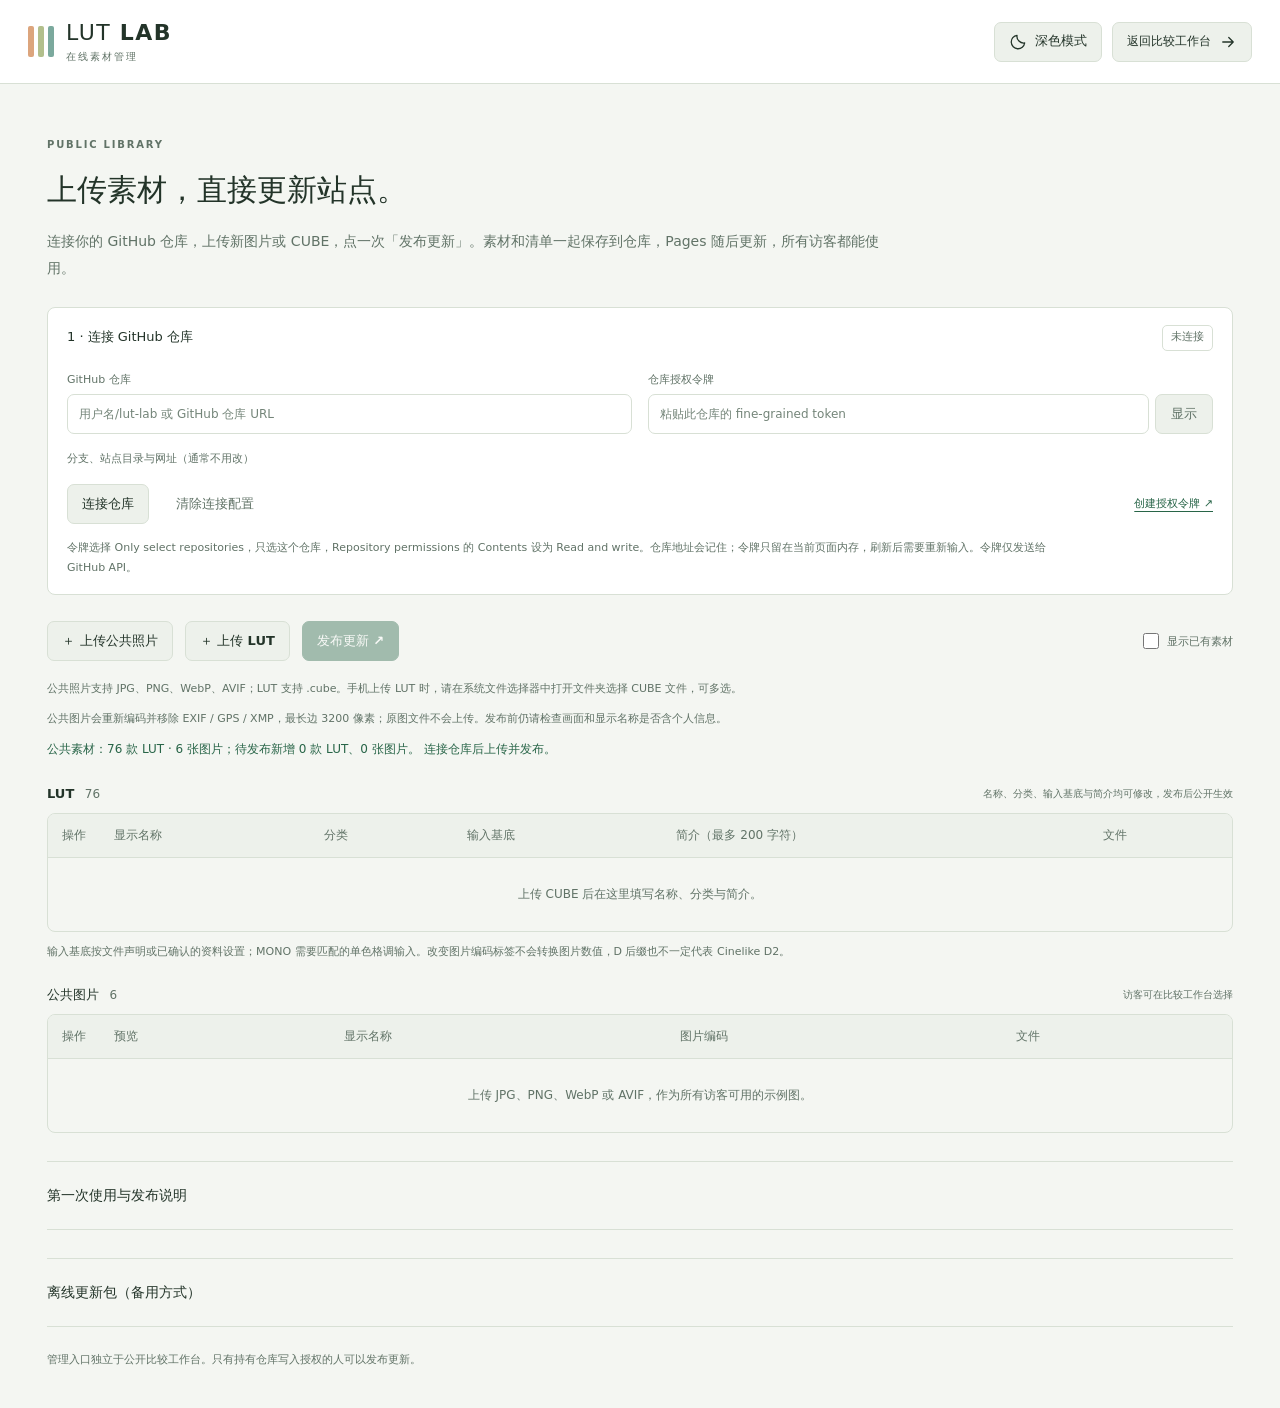
==== commit 6edc7103: "Add UM400 LUT with camera settings and PORT input support" ====
--- a/manage.html
+++ b/manage.html
@@ -1,4 +1,4 @@
-<!doctype html><html lang="zh-CN"><head><meta charset="utf-8"><meta name="viewport" content="width=device-width,initial-scale=1"><title>LUT LAB · 在线素材管理</title><meta name="theme-color" content="#161b19"><meta name="robots" content="noindex"><meta name="referrer" content="no-referrer"><script src="js/theme.js?v=ui-refresh-1"></script><link rel="icon" href="assets/favicon.svg"><link rel="stylesheet" href="styles.css?v=ui-refresh-2"><link rel="stylesheet" href="manage.css?v=ui-refresh-1"><script defer src="assets/catalog.js?v=lut-intros-1"></script><script defer src="js/lut-core.js"></script><script defer src="js/library-tools.js"></script><script defer src="js/public-catalog.js?v=refresh-only-1"></script><script defer src="js/github-publisher.js"></script><script defer src="js/image-privacy.js"></script><script defer src="js/manage.js?v=ui-refresh-1"></script></head><body>
+<!doctype html><html lang="zh-CN"><head><meta charset="utf-8"><meta name="viewport" content="width=device-width,initial-scale=1"><title>LUT LAB · 在线素材管理</title><meta name="theme-color" content="#161b19"><meta name="robots" content="noindex"><meta name="referrer" content="no-referrer"><script src="js/theme.js?v=ui-refresh-1"></script><link rel="icon" href="assets/favicon.svg"><link rel="stylesheet" href="styles.css?v=select-controls-1"><link rel="stylesheet" href="manage.css?v=ui-refresh-1"><script defer src="assets/catalog.js?v=lut-intros-1"></script><script defer src="js/lut-core.js"></script><script defer src="js/library-tools.js"></script><script defer src="js/public-catalog.js?v=refresh-only-1"></script><script defer src="js/github-publisher.js"></script><script defer src="js/image-privacy.js"></script><script defer src="js/manage.js?v=port-um400-1"></script></head><body>
 <header class="topbar"><a class="brand" href="./"><span class="brand-mark" aria-hidden="true"><i></i><i></i><i></i></span><span>LUT <b>LAB</b><small>在线素材管理</small></span></a><div class="top-actions"><button id="themeToggle" class="theme-toggle" type="button" aria-label="切换主题"></button><a class="back-link secondary" href="./">返回比较工作台 <svg class="ui-icon" width="20" height="20" viewBox="0 0 24 24" fill="none" stroke="currentColor" stroke-width="1.7" stroke-linecap="round" stroke-linejoin="round" aria-hidden="true" focusable="false"><path d="M5 12h14m-6-6 6 6-6 6"/></svg></a></div></header>
 <main class="manage-main"><span class="eyebrow">PUBLIC LIBRARY</span><h1>上传素材，直接更新站点。</h1><p class="manage-intro">连接你的 GitHub 仓库，上传新图片或 CUBE，点一次「发布更新」。素材和清单一起保存到仓库，Pages 随后更新，所有访客都能使用。</p>
 <details id="connectionPanel" class="connection-panel" open><summary><span id="connectionTitle">1 · 连接 GitHub 仓库</span><span id="connectionBadge" class="tag">未连接</span></summary><form id="connectForm"><div class="connect-fields"><label>GitHub 仓库<input id="repoAddress" type="text" placeholder="用户名/lut-lab 或 GitHub 仓库 URL" autocomplete="off" required></label><div class="token-field"><label for="repoToken">仓库授权令牌</label><div class="token-entry"><input id="repoToken" class="token-input" type="password" placeholder="粘贴此仓库的 fine-grained token" autocomplete="off" autocapitalize="off" autocorrect="off" inputmode="text" spellcheck="false" aria-describedby="tokenHelp" required><button id="toggleTokenVisibility" class="token-visibility" type="button" aria-controls="repoToken" aria-pressed="false" aria-label="显示授权令牌">显示</button></div></div></div><details class="advanced-connection"><summary>分支、站点目录与网址（通常不用改）</summary><div class="advanced-fields"><label>Pages 发布分支<input id="repoBranch" type="text" placeholder="留空使用仓库默认分支"></label><label>站点在仓库里的目录<input id="repoRoot" type="text" placeholder="根目录留空；也可以填 docs"></label><label>公开网站地址<input id="siteAddress" type="url" placeholder="留空推断 GitHub Pages 网址"></label></div></details><div class="connect-buttons"><button id="connectButton" class="secondary" type="submit">连接仓库</button><button id="disconnectButton" class="quiet" type="button" hidden>断开连接</button><button id="forgetConnection" class="quiet" type="button">清除连接配置</button><a href="https://github.com/settings/personal-access-tokens/new" target="_blank" rel="noopener noreferrer">创建授权令牌 ↗</a></div><p id="tokenHelp" class="token-help">令牌选择 Only select repositories，只选这个仓库，Repository permissions 的 Contents 设为 Read and write。仓库地址会记住；令牌只留在当前页面内存，刷新后需要重新输入。令牌仅发送给 GitHub API。</p></form></details>
@@ -15,3 +15,4 @@
 
 
 
+
--- a/styles.css
+++ b/styles.css
@@ -9,11 +9,13 @@
   --amber:#eac08e; --danger:#e6a28e; --danger-soft:#3b2924;
   --field:#151c18; --stage:#0c100e; --shadow:0 8px 30px #0002;
   --radius:10px; --control:40px;
+  --select-arrow:url("data:image/svg+xml,%3Csvg xmlns='http://www.w3.org/2000/svg' viewBox='0 0 12 12'%3E%3Cpath d='m3 4.5 3 3 3-3' fill='none' stroke='%23a2b1a6' stroke-width='1.5' stroke-linecap='round' stroke-linejoin='round'/%3E%3C/svg%3E");
   font-family:system-ui,-apple-system,"Segoe UI","Noto Sans CJK SC","PingFang SC","Microsoft YaHei",sans-serif;
   font-size:14px; line-height:1.6; font-synthesis:none; text-rendering:optimizeLegibility;
 }
 :root[data-theme="light"] {
   color-scheme:light;
+  --select-arrow:url("data:image/svg+xml,%3Csvg xmlns='http://www.w3.org/2000/svg' viewBox='0 0 12 12'%3E%3Cpath d='m3 4.5 3 3 3-3' fill='none' stroke='%23617367' stroke-width='1.5' stroke-linecap='round' stroke-linejoin='round'/%3E%3C/svg%3E");
   --bg:#f4f6f2; --panel:#ffffff; --elevated:#edf1eb; --hover:#e4ebe2;
   --line:#d8e0d5; --text:#233429; --muted:#617367; --subtle:#748579;
   --accent:#286548; --accent-ink:#ffffff; --accent-soft:#e0ecdf;
@@ -41,7 +43,13 @@
   border-radius:7px; padding:8px 11px; font-size:13px;
 }
 input:not([type="checkbox"]):not([type="range"]),select { min-height:var(--control); }
-select { max-width:100%; padding-right:28px; color-scheme:inherit; }
+select { max-width:100%; color-scheme:inherit; }
+select:not([multiple]):not([size]) {
+  -webkit-appearance:none; appearance:none; padding-inline-end:30px;
+  background-image:var(--select-arrow); background-repeat:no-repeat;
+  background-position:right 10px center; background-size:12px 12px;
+  text-overflow:ellipsis;
+}
 select option,select optgroup { background:var(--panel); color:var(--text); }
 select option:checked { background:var(--accent-soft); }
 input[type="checkbox"],input[type="range"] { accent-color:var(--accent); }
@@ -81,10 +89,9 @@
 .app-shell { display:grid; grid-template-columns:288px minmax(0,1fr); min-height:calc(100vh - 84px); }
 .library { display:flex; flex-direction:column; gap:0; position:sticky; top:0; height:100dvh; min-height:650px; padding:28px 20px 20px; border-right:1px solid var(--line); background:var(--panel); }
 .library-heading { display:flex; align-items:center; justify-content:space-between; gap:12px; margin-bottom:12px; }
-.library-heading h2 { margin-top:7px; font-size:17px; }
+.library-heading h2 { margin-top:0; font-size:17px; }
 .counter { margin-left:6px; font-size:12px; color:var(--muted); font-variant-numeric:tabular-nums; font-weight:500; }
-.library>.small { font-size:12px; line-height:1.7; }
-.search-box { display:flex; align-items:center; gap:8px; padding:0 11px; margin-top:20px; background:var(--field); border:1px solid var(--line); border-radius:7px; color:var(--muted); }
+.search-box { display:flex; align-items:center; gap:8px; padding:0 11px; margin-top:4px; background:var(--field); border:1px solid var(--line); border-radius:7px; color:var(--muted); }
 .search-box:focus-within { border-color:var(--accent); }
 .search-box .ui-icon { width:16px; height:16px; flex-basis:16px; }
 .search-box input { width:100%; min-width:0; border:0; padding:8px 0; background:transparent; font-size:12px; }
@@ -113,17 +120,15 @@
 
 /* Source selection and the single, prominent apply action. */
 .workspace { align-self:start; width:100%; max-width:1900px; min-width:0; margin:0 auto; padding:34px 32px 24px; }
-.workspace-heading { display:flex; justify-content:space-between; align-items:flex-end; gap:20px; margin-bottom:30px; }
-.workspace-heading h1 { margin:8px 0 6px; font-size:30px; font-weight:650; line-height:1.4; letter-spacing:.5px; }
-.workspace-heading p { font-size:13px; color:var(--muted); }
-.recipe-actions { display:flex; align-items:center; gap:2px; flex-shrink:0; }
-.recipe-actions button { min-height:36px; padding:0 9px; font-size:12px; }
+.workspace-heading { display:flex; justify-content:space-between; align-items:center; gap:20px; margin-bottom:30px; }
+.workspace-heading h1 { margin:0; font-size:30px; font-weight:650; line-height:1.4; letter-spacing:.5px; }
+.recipe-actions { display:flex; flex-wrap:wrap; align-items:center; gap:6px; max-width:100%; flex-shrink:0; }
+.recipe-actions button { min-height:40px; padding:0 9px; font-size:12px; }
 .recipe-actions .ui-icon { width:16px; height:16px; flex-basis:16px; }
 .source-section { padding-bottom:26px; }
 .section-line { display:flex; align-items:center; justify-content:space-between; gap:16px; margin-bottom:14px; }
 .section-line h2 { font-size:14px; }
 .section-line h2 span { margin-left:8px; font-size:12px; font-weight:450; }
-.section-hint { font-size:12px; color:var(--muted); }
 .image-strip { display:flex; align-items:stretch; gap:12px; overflow-x:auto; padding:3px 3px 8px; scrollbar-width:thin; scrollbar-color:var(--line) transparent; }
 .image-item { position:relative; flex:0 0 auto; width:calc(var(--thumb-ratio,1.5)*100px + 2px); }
 .image-pick { display:block; padding:0; width:100%; height:100%; border:1px solid var(--line); border-radius:8px; background:var(--panel); overflow:hidden; white-space:normal; text-align:left; }
@@ -142,14 +147,14 @@
 .apply-image { height:var(--control); min-height:var(--control); padding:0 18px; font-size:13px; box-shadow:0 2px 5px #0001; }
 .image-encoding { display:flex; align-items:center; gap:9px; font-size:12px; color:var(--muted); }
 .image-encoding select { width:172px; height:var(--control); min-height:var(--control); font-size:13px; }
-.image-info { grid-column:1/-1; font-size:11px; line-height:1.65; color:var(--muted); overflow-wrap:anywhere; }
 
 /* Comparison controls and adaptive canvases. */
 .compare-toolbar { display:flex; flex-wrap:wrap; justify-content:space-between; align-items:center; gap:14px; padding:20px 0; border-block:1px solid var(--line); }
-.toolbar-start,.toolbar-end { display:flex; align-items:center; gap:12px; }
+.toolbar-start,.toolbar-end { display:flex; flex-wrap:wrap; align-items:center; gap:12px; min-width:0; }
 .toolbar-start h2 { margin-right:4px; font-size:14px; }
 .toolbar-start label { display:flex; align-items:center; gap:8px; font-size:12px; color:var(--muted); }
 .compare-toolbar select,.add-pane { font-size:12px; }
+.compare-toolbar select { width:auto; flex:0 0 auto; }
 .segmented { min-height:40px; display:inline-flex; align-items:center; padding:3px; border:1px solid var(--line); background:var(--elevated); border-radius:7px; }
 .segmented button { min-height:32px; padding:0 12px; border:0; background:transparent; color:var(--muted); font-size:12px; border-radius:4px; }
 .segmented button.active { color:var(--text); background:var(--panel); box-shadow:0 1px 4px #0001; }
@@ -179,7 +184,7 @@
 .intensity input { flex:1; width:40px; }
 .intensity output { width:36px; color:var(--text); text-align:right; font-variant-numeric:tabular-nums; }
 .pane-original .intensity { opacity:.4; }
-.pane-note { min-height:32px; display:flex; align-items:center; margin-top:8px; color:var(--muted); font-size:11px; line-height:1.6; }
+.pane-note { margin-top:10px; color:var(--muted); font-size:11px; line-height:1.6; }
 .pane-note.warn { color:var(--amber); }
 .pane-note.error { color:var(--danger); }
 .input-details { border-top:1px solid var(--line); margin-top:6px; padding-top:9px; font-size:11px; color:var(--muted); }
@@ -196,7 +201,8 @@
 .exposure-control output { min-width:36px; font-variant-numeric:tabular-nums; }
 .input-hint { color:var(--amber); font-size:11px; line-height:1.7; }
 .workspace-empty { grid-column:1/-1; padding:52px 22px; border:1px dashed var(--line); border-radius:var(--radius); color:var(--muted); text-align:center; font-size:13px; }
-.workspace-footer { display:flex; align-items:center; justify-content:space-between; flex-wrap:wrap; gap:12px; margin:18px 0 26px; color:var(--muted); font-size:11px; }
+.comparison { margin-bottom:26px; }
+.render-status { margin-top:14px; color:var(--muted); font-size:12px; }
 .compatibility-guide { padding:18px 0; border-block:1px solid var(--line); color:var(--muted); font-size:12px; }
 .compatibility-guide summary { display:flex; justify-content:space-between; align-items:center; gap:12px; color:var(--text); }
 .compatibility-guide summary span { font-size:11px; color:var(--muted); }
@@ -286,12 +292,10 @@
   .workspace { padding:28px 24px 22px; }
   .workspace-heading { align-items:flex-start; flex-direction:column; gap:14px; margin-bottom:24px; }
   .workspace-heading h1 { font-size:27px; }
-  .recipe-actions { margin-left:-9px; }
   .image-settings { grid-template-columns:minmax(0,1fr) auto; column-gap:14px; }
   .image-selection { grid-column:1/-1; grid-row:1; }
   .image-encoding { grid-column:1; grid-row:2; }
   .apply-image { grid-column:2; grid-row:2; }
-  .image-info { grid-column:1/-1; grid-row:3; }
   .toolbar-start,.toolbar-end { gap:9px; }
   .pane-grid { gap:14px; }
 }
@@ -321,11 +325,8 @@
   .workspace { order:0; padding:26px 18px 22px; }
   .workspace-heading { margin-bottom:26px; gap:14px; }
   .workspace-heading h1 { font-size:27px; }
-  .workspace-heading p { font-size:13px; }
-  .recipe-actions { gap:3px; }
-  .recipe-actions button { min-height:36px; }
+  .recipe-actions button { min-height:44px; }
   .section-line { gap:10px; margin-bottom:12px; }
-  .section-hint { font-size:11px; }
   .image-strip { gap:11px; }
   .image-item { width:calc(var(--thumb-ratio,1.5)*104px + 2px); }
   .image-pick img { height:104px; }
@@ -337,16 +338,15 @@
   .apply-image { grid-column:2; grid-row:2; align-self:end; padding-inline:12px; }
   .image-encoding { display:grid; grid-column:1; grid-row:2; gap:3px; font-size:10px; }
   .image-encoding select { width:100%; padding-block:5px; font-size:13px; }
-  .image-info { grid-column:1/-1; grid-row:3; font-size:10px; }
   .source-section { padding-bottom:22px; }
   .compare-toolbar { gap:12px; padding:18px 0; }
   .toolbar-start { width:100%; flex-wrap:wrap; justify-content:space-between; gap:9px; }
   .toolbar-start h2 { margin:0; }
   .toolbar-start .add-pane { min-height:38px; padding-inline:10px; }
   .toolbar-start label { margin-left:auto; font-size:11px; gap:5px; }
-  .toolbar-start select { min-height:38px; width:80px; font-size:12px; padding-left:8px; }
-  .toolbar-end { width:100%; justify-content:space-between; gap:9px; }
-  .toolbar-end>select { flex:1; min-width:0; max-width:155px; min-height:40px; font-size:12px; padding-left:9px; }
+  .toolbar-start select { min-height:38px; font-size:12px; padding-left:8px; }
+  .toolbar-end { width:100%; justify-content:flex-start; gap:9px; }
+  .toolbar-end>select { min-height:40px; font-size:12px; padding-left:9px; }
   .segmented { min-height:40px; }
   .segmented button { min-height:32px; padding-inline:10px; font-size:12px; }
   .pane-grid { grid-template-columns:1fr!important; gap:18px; margin-top:20px; }
@@ -358,7 +358,6 @@
   .pane-note,.input-details,.input-options label { font-size:12px; }
   .input-options select,.lut-picker-trigger { font-size:12px; min-height:36px; }
   .intensity input { min-height:28px; }
-  .workspace-footer { font-size:11px; gap:5px; }
   .library { order:1; position:static; height:700px; min-height:0; width:100%; border-right:0; border-top:1px solid var(--line); padding:26px 20px 20px; }
   .library .lut-list { display:grid; grid-template-columns:repeat(2,minmax(0,1fr)); grid-auto-rows:max-content; align-content:start; gap:0 18px; }
   .library-bottom { width:100%; max-width:500px; margin:auto; }
@@ -381,6 +380,13 @@
   .toolbar-start label { margin-left:0; }
   .form-grid { grid-template-columns:1fr; }
 }
+@media(max-width:380px) {
+  .recipe-actions { display:grid; grid-template-columns:repeat(2,minmax(0,1fr)); width:100%; gap:8px; }
+}
+@media(forced-colors:active) {
+  select:not([multiple]):not([size]) { -webkit-appearance:menulist; appearance:auto; background-image:none; padding-inline-end:10px; }
+}
 @media(prefers-reduced-motion:reduce) {
   *,*::before,*::after { transition:none!important; scroll-behavior:auto!important; }
 }
+
